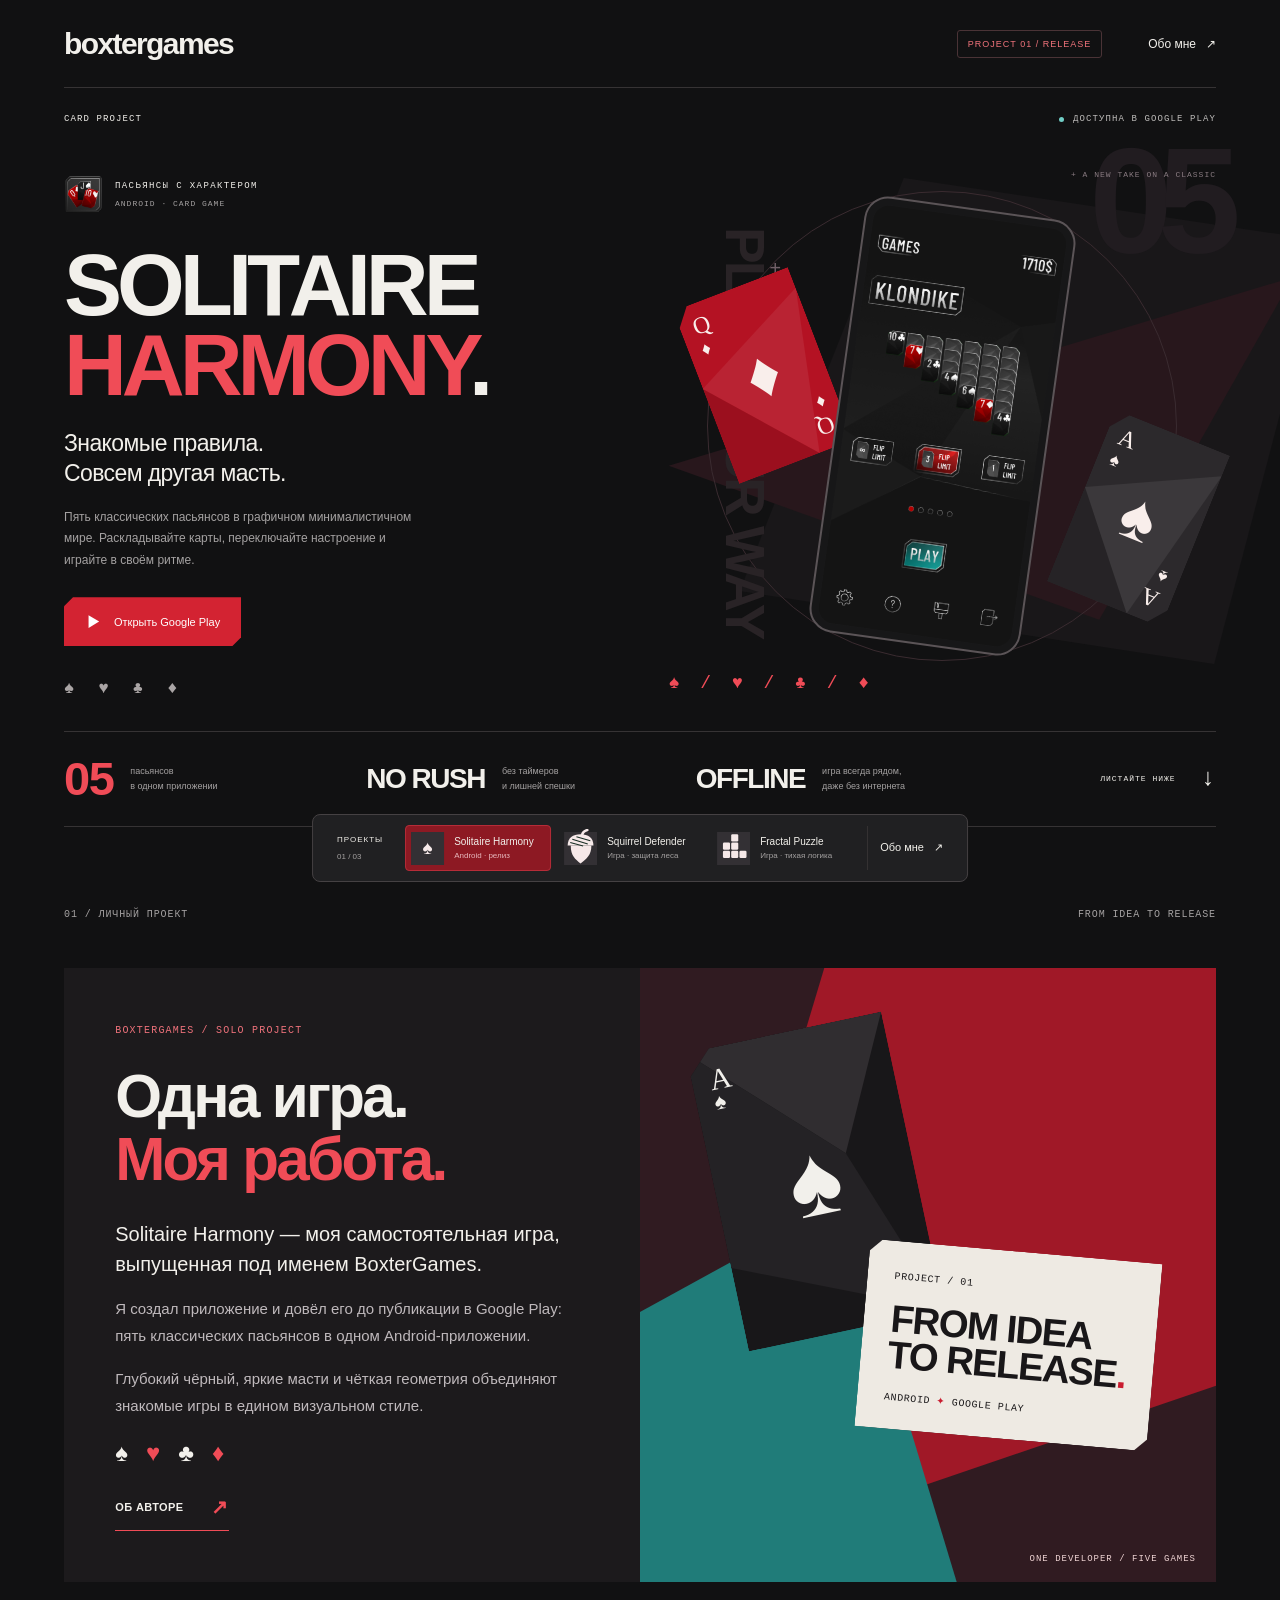
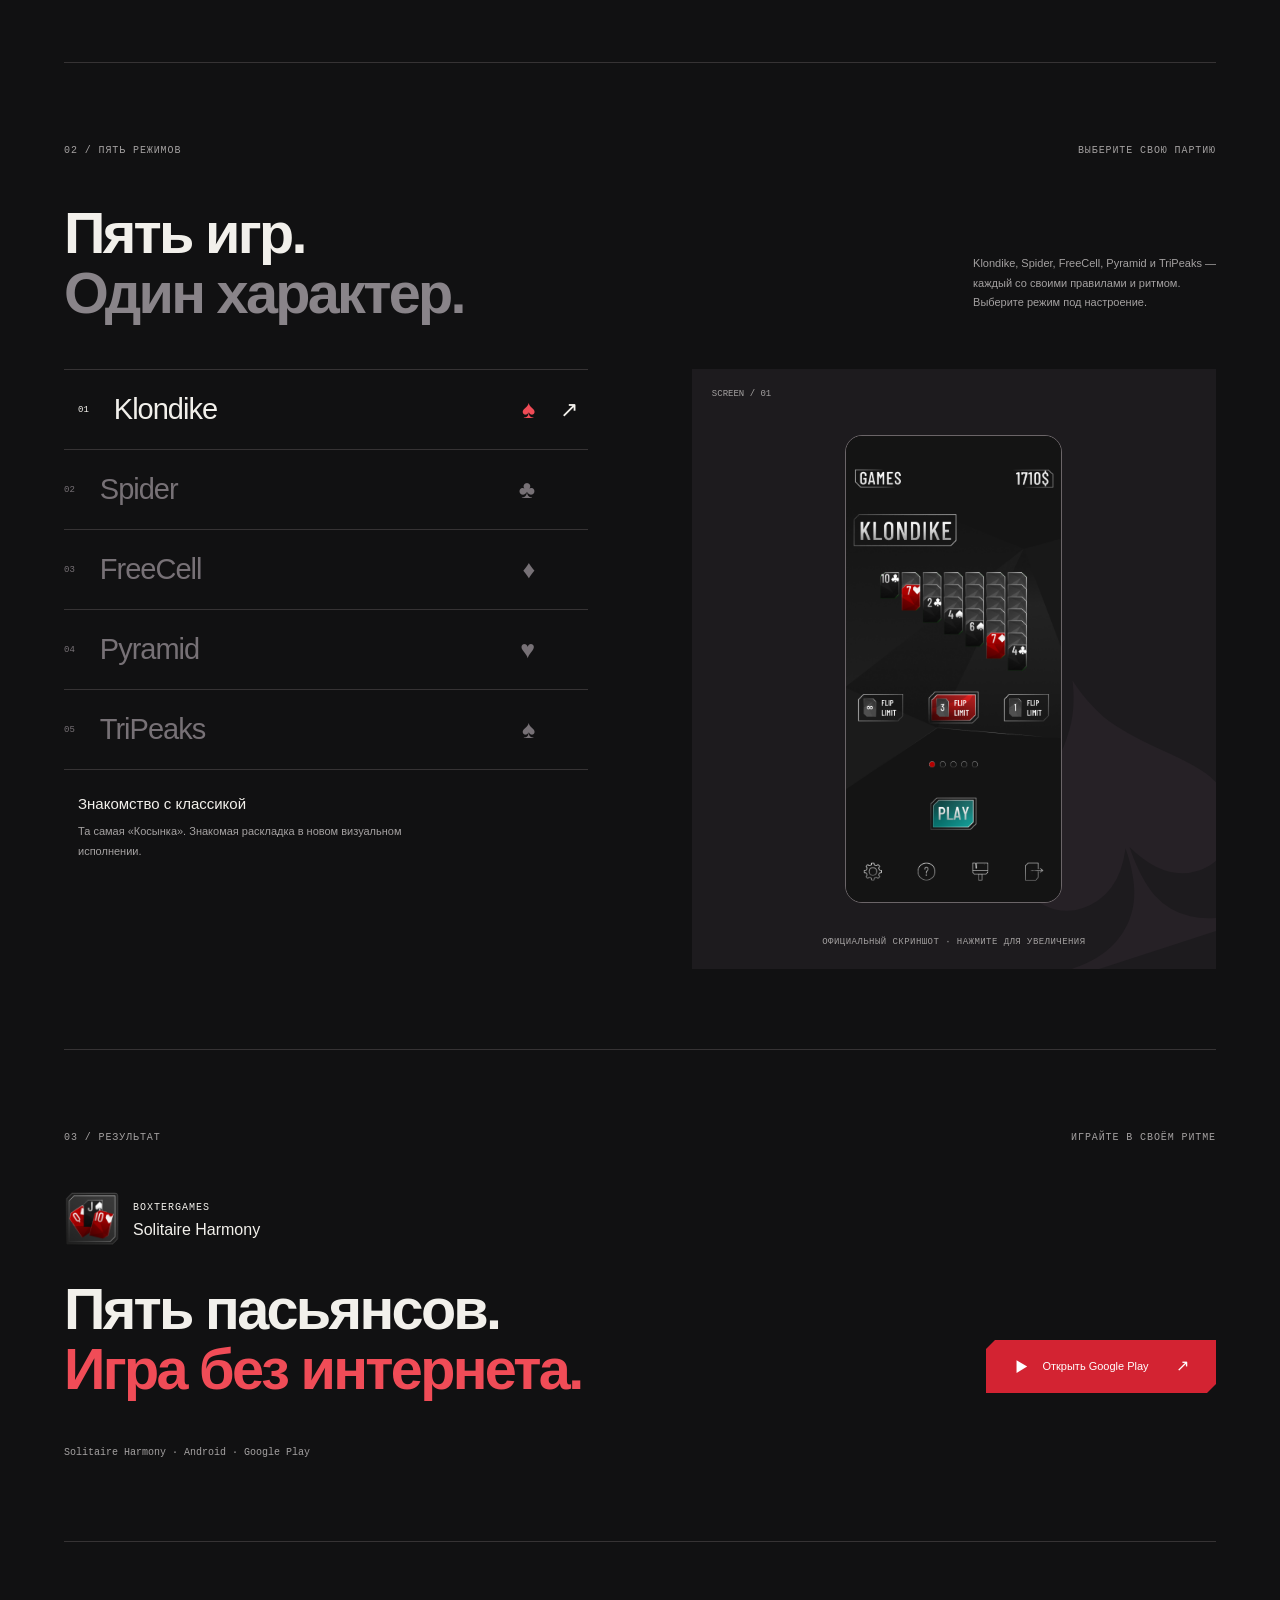
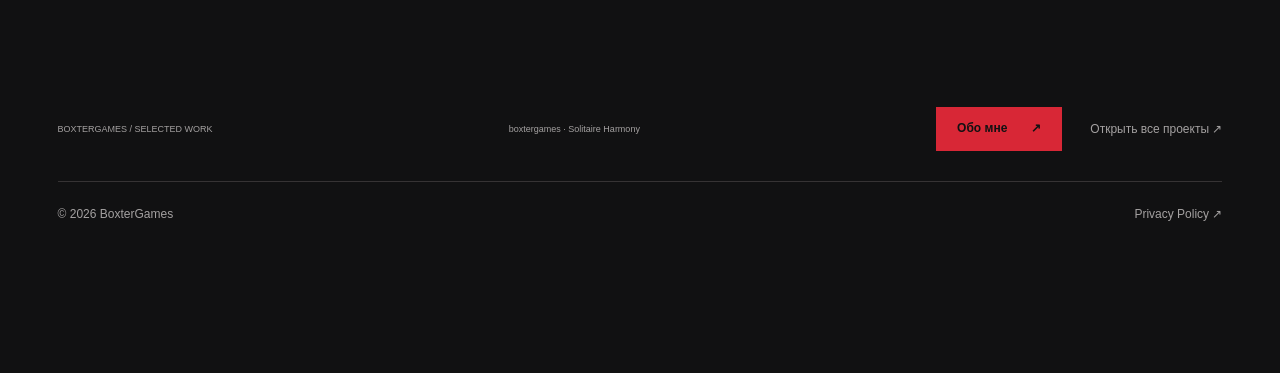
==== index.html @ c9151e32 "Replace studio site with project portfolio" ====
<!doctype html>
<html lang="ru">
<head>
  <meta charset="utf-8">
  <meta name="viewport" content="width=device-width, initial-scale=1">
  <meta name="theme-color" content="#eeeee7">
  <meta name="description" content="Интерактивный HTML-блокаут портфолио: один проект — одна история.">
  <title>boxtergames — проекты студии</title>
  <link rel="stylesheet" href="styles.css">
  <link rel="stylesheet" href="projects/solitaire-harmony/style.css">
  <link rel="stylesheet" href="projects/squirreldefender/style.css">
  <link rel="stylesheet" href="projects/fractal-puzzle/style.css">
  <script src="projects/solitaire-harmony/project.js" defer></script>
  <script src="projects/squirreldefender/project.js" defer></script>
  <script src="projects/fractal-puzzle/project.js" defer></script>
  <script src="app.js" defer></script>
</head>
<body>
  <a class="skip-link" href="#main">К проекту</a>
  <header class="header">
    <a class="wordmark brand-name" href="#project/solitaire-harmony" aria-label="boxtergames — первый проект">boxtergames</a>
    <span class="prototype-label">HTML / БЛОКАУТ 01</span>
    <nav class="site-nav" aria-label="Основная навигация"><a href="about.html">Обо мне <span aria-hidden="true">↗</span></a></nav>
  </header>

  <main id="main" tabindex="-1">
    <div id="custom-project" hidden></div>
    <div id="generic-project">
    <section class="hero" aria-labelledby="project-title">
      <div class="project-meta"><span id="project-category"></span><span>УСЛОВНЫЙ ПРОЕКТ · КОНЦЕПТ</span></div>
      <div class="hero-layout">
        <div class="hero-copy">
          <div class="eyebrow"><span class="project-number" id="project-number">01 / 03</span><span id="project-name"></span></div>
          <h1 id="project-title"></h1>
          <p class="project-description" id="project-description"></p>
          <div class="hero-actions"><a class="primary-button" href="#story" id="story-link">Почему это интересно <span aria-hidden="true">↓</span></a><button class="round-button" id="hero-next" aria-label="Следующий проект">↗</button></div>
          <p class="demo-disclaimer">Названия и содержание вымышлены.<br>Здесь проверяем структуру и подачу.</p>
        </div>
        <figure class="hero-figure" id="swipe-area">
          <div class="visual-label"><span><i></i> ГЛАВНЫЙ ВИЗУАЛ</span><span id="visual-type"></span></div>
          <div id="hero-art" class="hero-art"></div>
          <figcaption><span id="visual-caption"></span><button class="text-button" id="expand-visual">Рассмотреть <span aria-hidden="true">↗</span></button></figcaption>
          <span class="swipe-hint">← СВАЙП — ДРУГОЙ ПРОЕКТ →</span>
        </figure>
      </div>
      <div class="hero-proof" id="hero-proof"></div>
      <div class="below-fold"><span>Хороший проект видно сразу. Детали — ниже.</span><a href="#story" aria-label="Читать историю проекта">Прокрутить <span aria-hidden="true">↓</span></a></div>
    </section>

    <section class="story section" id="story" aria-labelledby="story-title">
      <div class="section-index"><span>01 / КОНТЕКСТ</span><span>Чтение ~ 1 мин</span></div>
      <div class="story-layout"><h2 id="story-title"></h2><div class="story-body"><p id="challenge"></p><p id="approach"></p><dl class="project-credits" id="project-credits"></dl></div></div>
    </section>

    <section class="decisions section" aria-labelledby="decisions-title">
      <div class="section-index"><span>02 / РЕШЕНИЯ</span><span>Детали, которые делают разницу</span></div>
      <h2 id="decisions-title">Что делает проект особенным</h2>
      <div class="decision-list" id="decision-list"></div>
    </section>

    <section class="result section" aria-labelledby="result-title">
      <div class="section-index"><span>03 / РЕЗУЛЬТАТ</span><span>Что стоит показать в настоящем кейсе</span></div>
      <div class="result-layout"><h2 id="result-title"></h2><div><p id="result-description"></p><p class="evidence-note">В реальном портфолио здесь нужны подтверждения: запись демо, ссылка на сборку, отзыв или измеримый результат. Цифры придумывать не нужно.</p></div></div>
    </section>

    <a class="next-project" id="next-project" href="#project/flow"><div><span class="eyebrow">СЛЕДУЮЩИЙ ПРОЕКТ</span><span class="next-name" id="next-name"></span></div><span class="next-arrow" aria-hidden="true">↗</span></a>
    </div>
    <footer><span>BOXTERGAMES / SELECTED WORK</span><span>Прототип структуры · 2026</span><nav class="footer-nav" aria-label="Навигация в футере"><a class="footer-about-button" href="about.html">Обо мне <span aria-hidden="true">↗</span></a><button class="text-button" id="footer-index">Открыть все проекты ↗</button></nav></footer>
  </main>
  <footer class="legal-footer"><span>© 2026 BoxterGames</span><a href="privacy.html">Privacy Policy ↗</a></footer>

  <nav class="project-dock" aria-label="Переключение проектов">
    <div class="dock-heading"><span>ПРОЕКТЫ</span><span id="dock-counter">01 / 03</span></div>
    <div class="dock-projects" id="dock-projects"></div>
    <a class="dock-about" href="about.html">Обо мне <span aria-hidden="true">↗</span></a>
  </nav>
  <div class="sr-only" role="status" aria-live="polite" id="project-status"></div>

  <dialog id="index-dialog" aria-labelledby="index-title">
    <div class="dialog-header"><span class="eyebrow">SELECTED WORK / 03</span><button class="close-button" data-close aria-label="Закрыть список проектов">×</button></div>
    <h2 id="index-title">Найдите свой интерес.</h2><p class="dialog-intro">Три игры boxtergames. У каждой — свой характер.</p><div id="index-list"></div>
  </dialog>
  <dialog id="logic-dialog" aria-labelledby="logic-title">
    <div class="dialog-header"><span class="eyebrow">АНАТОМИЯ КЕЙСА</span><button class="close-button" data-close aria-label="Закрыть схему">×</button></div>
    <h2 id="logic-title">Сначала заинтересовать.<br>Потом раскрыть детали.</h2>
    <ol class="logic-list">
      <li><strong>Первый экран · за 5 секунд</strong><p>Что это, для кого и в чём главная ценность. Один выразительный визуал и три конкретные особенности.</p></li>
      <li><strong>Контекст · короткий абзац</strong><p>Какая была задача и ограничения. Рядом — вклад команды, платформа и статус.</p></li>
      <li><strong>Решения · показать и объяснить</strong><p>Две-три важные детали. В каждой: визуальное доказательство и короткое объяснение решения.</p></li>
      <li><strong>Результат · дать подтверждение</strong><p>Что получилось. Реальные метрики, демо или отзыв, если они есть. Ясный следующий шаг.</p></li>
      <li><strong>Следующий проект · продолжить просмотр</strong><p>Название следующего кейса, стрелки и постоянная панель проектов. Весь каталог доступен одним нажатием.</p></li>
    </ol>
    <div class="logic-note"><strong>Как листать</strong><p>Вниз — читать кейс. Влево/вправо по главному визуалу — сменить проект. Также работают кнопки, клавиши ← → и история браузера. Колесо мыши сохраняет обычную прокрутку.</p></div>
  </dialog>
  <dialog id="visual-dialog" aria-labelledby="visual-dialog-title">
    <div class="dialog-header"><h2 id="visual-dialog-title">Визуальный концепт</h2><button class="close-button" data-close aria-label="Закрыть визуал">×</button></div><div id="expanded-art"></div><p class="dialog-intro">Схематичный визуал. В готовом кейсе здесь — реальный скриншот, запись продукта или игровая сцена.</p>
  </dialog>
</body>
</html>
---- styles.css ----
:root{--paper:#eeeee7;--ink:#292d25;--muted:#75776b;--line:#d0d2c5;--accent:#d9e8a2;--surface:#e2e5d8;--serif:Georgia,'Times New Roman',serif;--sans:Arial,Helvetica,sans-serif}
.wordmark.brand-name{font-size:30px;letter-spacing:-1.6px}.header>.prototype-label{margin-left:auto}
*{box-sizing:border-box}html{scroll-behavior:smooth;scroll-padding-top:32px}body{margin:0;background:var(--paper);color:var(--ink);font-family:var(--sans);font-size:15px;-webkit-font-smoothing:antialiased}button,a{-webkit-tap-highlight-color:transparent}button{font:inherit;color:inherit;cursor:pointer}a{color:inherit;text-decoration:none}button:focus-visible,a:focus-visible{outline:2px solid var(--ink);outline-offset:5px}button{border:0}button:disabled{cursor:default;opacity:.3}::selection{background:var(--accent)}.header{height:108px;margin:0 4.5%;display:flex;align-items:center;gap:46px;border-bottom:1px solid var(--line)}.wordmark{font-size:35px;font-weight:800;letter-spacing:-3px;white-space:nowrap}.wordmark>span:first-child{font-size:25px;display:inline-block;transform:translateY(-6px);margin:0 2px}.brand-dot{font-size:10px;letter-spacing:0;vertical-align:top;margin-left:6px}.header-note{font-size:11px;line-height:1.6;color:var(--muted)}.header-nav{display:flex;gap:30px;margin-left:auto}.text-button{background:none;padding:7px 0;font-size:12px;display:inline-flex;align-items:center;gap:15px;white-space:nowrap}.text-button:hover{text-decoration:underline;text-underline-offset:5px}.tiny{font-size:9px;color:var(--muted)}.prototype-label{font-size:9px;letter-spacing:1px;border:1px solid var(--line);border-radius:3px;padding:8px 10px;color:var(--muted)}main{outline:none}.hero,.section{margin:0 4.5%}.project-meta{display:flex;justify-content:space-between;padding:25px 0 24px;font-size:9px;letter-spacing:1.4px;color:var(--muted)}.hero-layout{display:grid;grid-template-columns:1fr 1.2fr;gap:5%;min-height:430px}.hero-copy{padding:32px 0 22px;display:flex;align-items:flex-start;flex-direction:column}.eyebrow{font-size:10px;letter-spacing:1.7px;display:flex;align-items:center;gap:20px}.project-number{color:var(--muted);font-size:10px;letter-spacing:0}h1{font-family:var(--serif);font-size:clamp(42px,4.7vw,76px);line-height:1.03;font-weight:400;letter-spacing:-2.5px;margin:25px 0 20px;max-width:650px}h1 em{font-weight:400;color:#757e5c}.project-description{font-size:14px;line-height:1.65;max-width:350px;margin:0}.hero-actions{display:flex;align-items:center;gap:10px;margin:25px 0 20px}.primary-button{background:var(--ink);color:var(--paper);padding:17px 21px;font-size:11px;display:inline-flex;gap:32px;align-items:center;border-radius:2px}.primary-button:hover{background:#424735}.round-button{width:46px;height:46px;border:1px solid var(--line);border-radius:50%;background:transparent;font-size:22px}.round-button:hover{background:var(--accent)}.demo-disclaimer{font-size:9px;line-height:1.5;color:var(--muted);margin:0;margin-top:auto;padding-top:12px}.hero-figure{margin:0;background:var(--surface);display:flex;flex-direction:column;position:relative;min-width:0;touch-action:pan-y pinch-zoom;overflow:hidden}.visual-label{display:flex;justify-content:space-between;align-items:center;font-size:8px;letter-spacing:1.1px;padding:19px 21px;color:#667057}.visual-label>span:first-child{display:flex;align-items:center;gap:7px}.visual-label i{width:5px;height:5px;display:inline-block;background:#77845d;border-radius:50%}.hero-art{flex:1;display:flex;align-items:center;min-height:300px;padding:0 18px}.hero-art svg{width:100%;height:100%;max-height:390px;display:block}.hero-figure figcaption{display:flex;justify-content:space-between;align-items:center;padding:12px 21px 24px;font-size:9px;color:#667057;gap:15px}.hero-figure figcaption button{font-size:10px}.swipe-hint{position:absolute;left:50%;bottom:7px;transform:translateX(-50%);font-size:7px;letter-spacing:1px;color:#7b826c;white-space:nowrap}.hero-proof{display:grid;grid-template-columns:repeat(3,1fr);border-bottom:1px solid var(--line);margin-top:32px;padding-bottom:24px;gap:25px}.proof-item{display:flex;gap:18px;align-items:start;padding-right:22px;border-right:1px solid var(--line)}.proof-item:last-child{border:0}.proof-number{font-size:9px;color:var(--muted);padding-top:5px}.proof-item strong{display:block;font-size:13px;font-weight:500;line-height:1.4}.proof-item p{font-size:10px;color:var(--muted);line-height:1.5;margin:5px 0 0}.below-fold{display:flex;justify-content:space-between;padding:19px 0;font-size:9px;color:var(--muted)}.below-fold a{display:flex;gap:25px}.section{padding:65px 0;border-bottom:1px solid var(--line)}.section-index{display:flex;justify-content:space-between;font-size:9px;color:var(--muted);letter-spacing:1.3px;margin-bottom:35px}.section-index>span:last-child{letter-spacing:0}.story-layout,.result-layout{display:grid;grid-template-columns:1fr 1fr;gap:10%}h2{font-family:var(--serif);font-weight:400;letter-spacing:-1px;font-size:clamp(29px,3.1vw,44px);line-height:1.12;margin:0}.story-layout h2{max-width:470px}.story-body p,.result-layout p{margin:0 0 20px;font-size:14px;line-height:1.8}.story-body p+p{color:var(--muted)}.project-credits{display:grid;grid-template-columns:repeat(3,1fr);gap:20px;margin:32px 0 0;padding-top:23px;border-top:1px solid var(--line)}dt{font-size:9px;color:var(--muted);margin-bottom:10px}dd{margin:0;font-size:11px;line-height:1.6}.decisions h2{margin-bottom:36px}.decision-list{display:grid;grid-template-columns:1fr 1fr;gap:35px}.detail-visual{height:230px;background:var(--surface);display:flex;justify-content:center;align-items:center;overflow:hidden}.detail-visual svg{width:88%;height:90%}.detail-visual.secondary{background:#e7e5dc}.decision-item h3{font-size:16px;font-weight:500;margin:22px 0 10px;letter-spacing:-.3px;display:flex;gap:14px}.decision-item h3 span{font-size:10px;color:var(--muted);padding-top:4px}.decision-item p{font-size:12px;line-height:1.75;color:var(--muted);max-width:430px;margin:0 0 0 30px}.result-layout h2{max-width:450px}.result-layout .evidence-note{font-size:11px;color:var(--muted);border-left:2px solid #a7b184;padding-left:20px}.next-project{display:flex;justify-content:space-between;align-items:center;background:var(--accent);margin:40px 4.5% 0;padding:35px 40px}.next-project .eyebrow{font-size:9px}.next-name{font:46px var(--serif);display:block;margin-top:14px;letter-spacing:-1.5px}.next-arrow{font-size:55px;font-weight:300}.next-project:hover .next-arrow{transform:translate(5px,-5px)}.next-arrow{transition:transform .2s}footer{display:flex;justify-content:space-between;align-items:center;margin:0 4.5%;padding:30px 0 150px;font-size:9px;color:var(--muted)}.project-dock{position:fixed;z-index:5;bottom:18px;left:50%;transform:translateX(-50%);background:#f8f8f2;border:1px solid #c5c9b9;display:flex;align-items:center;gap:10px;padding:10px 12px;border-radius:8px;max-width:calc(100% - 24px)}.dock-heading{font-size:8px;letter-spacing:1px;display:flex;flex-direction:column;gap:8px;padding:0 12px}.dock-heading>span:last-child{color:var(--muted);letter-spacing:0}.dock-arrow{background:none;font-size:20px;width:32px;height:44px;border-radius:4px}.dock-arrow:hover{background:var(--surface)}.dock-projects{display:flex;gap:7px}.dock-item{width:124px;height:46px;display:flex;align-items:center;gap:10px;border:1px solid transparent;border-radius:4px;background:transparent;padding:5px;transition:background .15s}.dock-item[aria-current="page"]{background:var(--accent);border-color:#c3d28e}.dock-item:hover{background:var(--surface)}.dock-icon{width:33px;height:33px;background:#d9dec9;display:grid;place-items:center;font-family:var(--serif);font-size:19px}.dock-item>span:last-child{font-size:10px;text-align:left}.dock-item small{display:block;font-size:8px;color:var(--muted);margin-top:4px}.keyboard-hint{font-size:10px;padding:0 7px;color:var(--muted);white-space:nowrap}dialog{border:1px solid var(--line);background:var(--paper);color:var(--ink);border-radius:8px;padding:30px;width:min(720px,calc(100% - 32px));max-height:85dvh;overflow:auto}dialog::backdrop{background:rgba(29,33,24,.48);backdrop-filter:blur(5px)}.dialog-header{display:flex;justify-content:space-between;align-items:center;margin-bottom:25px;gap:15px}.close-button{width:35px;height:35px;display:grid;place-items:center;background:var(--surface);font-size:25px;border-radius:50%;flex:none}.dialog-intro{font-size:12px;color:var(--muted);line-height:1.7;margin:18px 0 25px}.index-item{display:flex;align-items:center;width:100%;padding:20px 0;border-top:1px solid var(--line);gap:20px;background:transparent;text-align:left}.index-item:hover{background:var(--surface)}.index-item .index-name{font:29px var(--serif)}.index-item .index-tag{display:block;font:10px var(--sans);color:var(--muted);margin-top:8px}.index-item .index-arrow{margin-left:auto;font-size:25px}.logic-list{list-style:none;padding:0;counter-reset:logic;margin:25px 0}.logic-list li{counter-increment:logic;padding:18px 0 18px 35px;border-top:1px solid var(--line);position:relative}.logic-list li:before{content:'0' counter(logic);position:absolute;left:0;top:20px;font-size:10px;color:var(--muted)}.logic-list strong,.logic-note strong{font-size:13px;font-weight:500}.logic-list p,.logic-note p{font-size:12px;color:var(--muted);line-height:1.7;margin:8px 0 0}.logic-note{background:var(--surface);padding:20px}#expanded-art{background:var(--surface)}#expanded-art svg{width:100%;display:block}#visual-dialog h2{font-size:25px}.skip-link{position:fixed;top:5px;left:5px;transform:translateY(-200%);background:var(--ink);color:var(--paper);padding:10px;z-index:20}.skip-link:focus{transform:none}.sr-only{position:absolute;width:1px;height:1px;overflow:hidden;clip-path:inset(50%)}
@media(min-width:1550px){body{max-width:1700px;margin:auto}.hero-layout{min-height:490px}.hero-art svg{max-height:430px}}
@media(max-width:1000px){.header{gap:25px}.header-note{display:none}.prototype-label{display:none}.hero-layout{gap:4%;grid-template-columns:1fr 1.1fr}h1{font-size:48px}.hero-copy{padding-top:20px}.hero-art{min-height:260px}.hero-proof{margin-top:25px}.dock-heading{display:none}.keyboard-hint{display:none}.decision-list{gap:22px}}
@media(max-width:650px){.header{height:78px;margin:0 6%;gap:12px}.wordmark{font-size:30px}.header-nav{gap:20px}.header-nav .text-button{font-size:10px;gap:6px}.tiny{display:none}.hero,.section{margin:0 6%}.project-meta{font-size:7px;letter-spacing:.7px;padding:22px 0 13px;gap:12px}.project-meta>span:last-child{text-align:right}.hero-layout{display:flex;flex-direction:column;gap:22px}.hero-copy{padding:12px 0 0}.eyebrow{font-size:9px}h1{font-size:49px;letter-spacing:-1.9px;max-width:400px;margin:20px 0 15px}.project-description{font-size:13px;max-width:340px}.hero-actions{margin:22px 0 0}.demo-disclaimer{display:none}.hero-figure{min-height:300px}.hero-art{min-height:220px}.hero-art svg{height:250px}.visual-label{padding:15px 18px;font-size:7px}.hero-figure figcaption{font-size:8px;padding:7px 18px 23px}.hero-proof{grid-template-columns:1fr;gap:14px;padding-bottom:20px}.proof-item{border-right:0;padding:0;gap:14px}.proof-number{width:14px}.proof-item strong{font-size:12px}.proof-item p{font-size:10px;margin-top:3px}.below-fold{font-size:8px;gap:20px;line-height:1.5}.below-fold>span{max-width:190px}.below-fold a{gap:10px;white-space:nowrap}.section{padding:42px 0}.section-index{font-size:8px;letter-spacing:.5px;gap:15px;margin-bottom:25px}.section-index>span:last-child{text-align:right}.story-layout,.result-layout{grid-template-columns:1fr;gap:24px}h2{font-size:33px}.story-body p,.result-layout p{font-size:13px}.project-credits{gap:12px}.project-credits dd{font-size:10px}.decision-list{grid-template-columns:1fr;gap:32px}.detail-visual{height:220px}.decision-item h3{font-size:15px}.next-project{margin:25px 6% 0;padding:28px 24px}.next-name{font-size:35px}.next-arrow{font-size:40px}footer{margin:0 6%;flex-wrap:wrap;gap:14px;padding-bottom:130px}footer>span{font-size:8px}.project-dock{padding:8px 5px;gap:2px;bottom:12px}.dock-projects{gap:3px}.dock-item{width:81px;gap:6px;height:44px;padding:4px}.dock-item>span:last-child{font-size:9px}.dock-item small{font-size:7px}.dock-icon{width:21px;height:28px;font-size:15px;flex:none}.dock-arrow{width:25px;font-size:17px}dialog{padding:22px}.logic-list p{font-size:11px}}
@media(min-width:651px) and (max-height:800px){.header{height:80px}.project-meta{padding:18px 0}.hero-layout{min-height:350px}.hero-copy{padding:15px 0}.hero-copy h1{font-size:clamp(42px,4.3vw,59px);margin:20px 0 15px}.hero-art{min-height:240px}.hero-art svg{height:260px}.demo-disclaimer{display:none}.hero-proof{margin-top:24px;padding-bottom:20px}.hero-actions{margin-bottom:5px}.below-fold{padding:15px 0}}
@media(prefers-reduced-motion:reduce){html{scroll-behavior:auto}*{transition:none!important}}
/* Shared navigation on project pages and the independent author page. */
.site-nav{display:flex;align-items:center;gap:24px;flex:none}
.site-nav a{display:inline-flex;align-items:center;gap:10px;padding:10px 0;font-size:12px;white-space:nowrap}
.site-nav a:hover,.site-nav a[aria-current="page"]{text-decoration:underline;text-underline-offset:6px}
.footer-nav{display:flex;align-items:center;gap:28px;flex-wrap:wrap}
.footer-about-button{display:inline-flex;align-items:center;justify-content:center;gap:24px;min-height:44px;padding:13px 20px;background:var(--accent);border:1px solid var(--accent);color:var(--paper);font:600 12px/1.3 Arial,Helvetica,sans-serif;letter-spacing:0;white-space:nowrap;transition:transform .2s}
.footer-about-button:hover{transform:translateY(-3px)}
.dock-about{display:flex;align-items:center;justify-content:center;gap:10px;min-height:44px;padding:5px 12px;border-left:1px solid var(--line);font:11px/1.4 Arial,Helvetica,sans-serif;white-space:nowrap;flex:none}
.dock-about:hover{text-decoration:underline;text-underline-offset:4px}
@media(max-width:700px){.project-dock{width:calc(100% - 24px)}.project-dock .dock-projects{flex:1;min-width:0}.project-dock .dock-projects .dock-item{width:0;min-width:0;flex:1 1 0}.project-dock .dock-arrow{width:22px;flex:0 0 22px}.dock-about{width:43px;flex:0 0 43px;padding:4px 7px;font-size:9px;white-space:normal;text-align:center}.dock-about>span{display:none}}
@media(max-width:370px){.project-dock .dock-projects .dock-item{gap:4px}.project-dock .dock-projects .dock-item>span:last-child{font-size:7px;min-width:0}.project-dock .dock-icon{width:16px;min-width:16px;font-size:13px}.project-dock .dock-icon svg{width:14px;height:18px}.dock-about{width:39px;flex-basis:39px;padding:4px 5px}}
@media(max-width:1000px){.header .site-nav{margin-left:auto}}
@media(max-width:650px){.header .brand-name{font-size:26px}.site-nav{gap:16px}.site-nav a{font-size:12px}.footer-nav{gap:24px}}

/* Legal links stay in the document footer, outside the fixed project dock. */
#main > footer{padding-bottom:30px}.legal-footer{border-top:1px solid var(--line);padding:24px 0 150px;font:12px/1.4 Arial,Helvetica,sans-serif}.legal-footer a:hover{text-decoration:underline;text-underline-offset:5px}
---- projects/solitaire-harmony/style.css ----
/* Everything in this file belongs to Solitaire Harmony. Shared layout stays in /styles.css. */
body[data-project="solitaire-harmony"]{--paper:#111112;--ink:#f2f0eb;--muted:#a4a1a1;--line:#363334;--accent:#d82736;--surface:#202022;background:var(--paper);max-width:none}
body[data-project="solitaire-harmony"] .header{height:88px;margin:0 5%;border-color:#363334}
body[data-project="solitaire-harmony"] .prototype-label{border-color:#4a3336;color:#ef737b}
body[data-project="solitaire-harmony"] .brand-dot{color:#e03742}
body[data-project="solitaire-harmony"] .project-dock{background:#202022;border-color:#454143;color:#f2f0eb}
body[data-project="solitaire-harmony"] .dock-item[aria-current="page"]{background:#8d1923;border-color:#b62c38}
body[data-project="solitaire-harmony"] .dock-item[aria-current="page"] small{color:#e6b6bb}
body[data-project="solitaire-harmony"] .dock-icon{background:#333034;color:#f6e9e9}
body[data-project="solitaire-harmony"] .dock-item{width:146px}
body[data-project="solitaire-harmony"] .dock-arrow:hover,body[data-project="solitaire-harmony"] .dock-item:hover{background:#3e2a2e}
body[data-project="solitaire-harmony"] dialog{color:#f2f0eb}
body[data-project="solitaire-harmony"] .header-note{color:#a4a1a1}
body[data-project="solitaire-harmony"] ::selection{background:#b92331;color:white}
.sh-page{--sh-red:#f04c57;--sh-teal:#71cec6;--sh-display:'Arial Black',Arial,Helvetica,sans-serif;color:#f2f0eb;font-family:Arial,Helvetica,sans-serif;overflow:hidden}
.sh-page button,.sh-page a{touch-action:manipulation}.sh-page button:focus-visible,.sh-page a:focus-visible{outline:2px solid var(--sh-teal);outline-offset:6px}
.sh-hero{padding:0 5%;position:relative;touch-action:pan-y pinch-zoom}.sh-kicker{display:flex;justify-content:space-between;gap:20px;align-items:center;font:9px/1.6 monospace;letter-spacing:1.1px;padding:24px 0}.sh-status{display:flex;align-items:center;gap:9px;color:#bebcba}.sh-status i{width:5px;height:5px;background:var(--sh-teal);border-radius:50%}.sh-hero-grid{display:grid;grid-template-columns:1.05fr 1fr;gap:30px;min-height:520px}.sh-intro{padding-top:25px;z-index:2}.sh-app-label{display:flex;align-items:center;gap:12px;font:9px/1.6 monospace;letter-spacing:1.4px}.sh-app-label img{width:39px;height:39px;border-radius:7px}.sh-app-label>span>span{display:block;font-size:8px;color:#a4a1a1;letter-spacing:1px;margin-top:4px}.sh-page h1{font-family:var(--sh-display);font-size:clamp(56px,6.8vw,114px);font-weight:900;letter-spacing:-5px;line-height:.91;margin:31px 0 25px;max-width:none}.sh-page h1>span{color:var(--sh-red)}.sh-title-dot{color:#f2f0eb}.sh-tagline{font-size:23px;line-height:1.3;letter-spacing:-.6px;margin:0 0 18px}.sh-description{color:#a4a1a1;font-size:12px;line-height:1.8;max-width:350px;margin:0}.sh-actions{display:flex;gap:24px;align-items:center;margin-top:26px}.sh-button{display:inline-flex;align-items:center;justify-content:center;gap:12px;font-size:11px;line-height:1.3;min-height:47px;padding:16px 21px;clip-path:polygon(9px 0,100% 0,100% calc(100% - 9px),calc(100% - 9px) 100%,0 100%,0 9px);transition:background .2s,transform .2s}.sh-button-red{background:#d32332;color:white}.sh-button-red:hover{background:#ed3c4b;transform:translateY(-2px)}.sh-button svg{width:17px;height:17px}.sh-button>span:last-child{margin-left:15px;font-size:16px}.sh-inline-link{font-size:10px;display:inline-flex;gap:14px;background:transparent;padding:8px 0;color:inherit;align-items:center}.sh-inline-link:hover{color:var(--sh-red)}.sh-hero-footnote{display:flex;gap:17px;align-items:center;color:#a4a1a1;margin-top:29px;font:8px/1.6 monospace}.sh-suit-mark{letter-spacing:7px;font-size:17px;color:#aaa5a5}
.sh-art-stage{position:relative;display:flex;align-items:center;justify-content:center;min-height:520px;isolation:isolate}.sh-art-stage:before{content:'';position:absolute;inset:5% -20% 7% 13%;background:#191719;clip-path:polygon(28% 0,100% 13%,81% 100%,0 85%);z-index:-3}.sh-art-stage:after{content:'';position:absolute;inset:23% -14% 15% 0;background:#28171c;clip-path:polygon(0 55%,100% 0,69% 100%);z-index:-2}.sh-orbit{position:absolute;width:470px;height:470px;border:1px solid #3a2b30;border-radius:50%;z-index:-1}.sh-orbit:after{content:'+';position:absolute;top:14%;left:13%;font:20px monospace;color:#716068}.sh-art-index{position:absolute;top:-16px;right:-10px;font:bold 150px/.9 Arial;color:#211c20;letter-spacing:-15px;z-index:-1}.sh-background-word{position:absolute;left:10%;bottom:65px;font:bold 55px/.8 Arial;letter-spacing:-3px;writing-mode:vertical-rl;color:#292326;z-index:-1}.sh-phone{display:block;padding:0;background:#171718;border:1px solid #6b6568;border-radius:24px;overflow:hidden;position:relative;cursor:zoom-in}.sh-phone img{display:block;width:100%;height:auto}.sh-hero-phone{width:213px;transform:rotate(8deg);padding:7px;border:2px solid #5b5457;z-index:2;transition:transform .4s}.sh-hero-phone:hover{transform:rotate(3deg) translateY(-6px)}.sh-hero-phone img{border-radius:16px}.sh-phone-expand{position:absolute;right:13px;bottom:14px;width:28px;height:28px;display:grid;place-items:center;border-radius:50%;background:#353034;color:#f0e9e9;font-size:16px}.sh-card{position:absolute;width:123px;height:185px;clip-path:polygon(12% 0,100% 0,100% 90%,88% 100%,0 100%,0 10%);padding:13px;display:flex;flex-direction:column;justify-content:space-between;color:#f9eeeb;animation:sh-float 8s ease-in-out infinite}.sh-card:before{content:'';position:absolute;inset:0;background:rgba(255,255,255,.07);clip-path:polygon(0 45%,100% 12%,70% 100%);pointer-events:none}.sh-card:after{content:'';position:absolute;inset:0;background:rgba(0,0,0,.14);clip-path:polygon(0 45%,70% 100%,0 100%);pointer-events:none}.sh-card>span{font-family:Georgia,serif;font-size:24px;line-height:.9;position:relative;z-index:1}.sh-card small{font-size:18px;display:block;margin-top:4px}.sh-card>span:last-child{align-self:flex-end;transform:rotate(180deg)}.sh-card>b{font-family:Georgia,serif;font-size:66px;align-self:center;font-weight:400;line-height:.7;position:relative;z-index:1}.sh-card-red{background:#b41223}.sh-card-black{background:#2c292c;border-color:#54494e}.sh-card-left{left:6%;top:24%;--rotation:-21deg;transform:rotate(-21deg);animation-delay:-2s}.sh-card-right{right:3%;top:50%;--rotation:22deg;transform:rotate(22deg);z-index:3;animation-delay:-4s}.sh-art-caption{position:absolute;bottom:10px;left:16%;right:0;display:flex;justify-content:space-between;gap:12px;font:8px monospace;color:#969093;letter-spacing:.6px}.sh-coordinate{position:absolute;color:#897b81;font:8px monospace;letter-spacing:1px}.sh-coordinate-top{right:0;top:20px}.sh-coordinate-bottom{left:0;bottom:10px;color:var(--sh-red);font-size:18px;letter-spacing:5px}
.sh-facts{display:grid;grid-template-columns:1fr 1.1fr 1.1fr .7fr;align-items:center;border-top:1px solid #363334;border-bottom:1px solid #363334;padding:26px 0;margin-top:28px;gap:30px}.sh-facts>div{display:flex;align-items:center;gap:17px}.sh-facts strong{font:bold 28px/.9 Arial;letter-spacing:-1.5px;white-space:nowrap}.sh-facts>div:first-child strong{font-size:47px;color:var(--sh-red)}.sh-facts>div>span{font-size:9px;line-height:1.6;color:#a4a1a1}.sh-facts>a{font:8px monospace;letter-spacing:1px;justify-self:end;display:flex;align-items:center;gap:25px}.sh-facts>a>span{font-size:24px}
.sh-section{padding:80px 0;margin:0 5%;border-bottom:1px solid #363334;scroll-margin-top:25px}.sh-section-meta{display:flex;justify-content:space-between;gap:18px;font:9px monospace;letter-spacing:1.2px;color:#a4a1a1;margin-bottom:45px}.sh-page h2{font-family:Arial,Helvetica,sans-serif;font-weight:600;font-size:clamp(36px,4.5vw,68px);line-height:1.04;letter-spacing:-2.7px}.sh-page h2>span{color:#898489}.sh-story-grid{display:grid;grid-template-columns:1fr .8fr;gap:13%}.sh-story-grid>div{max-width:420px;padding-top:3px}.sh-story-grid p{font-size:13px;color:#a4a1a1;line-height:1.85;margin:0 0 18px}.sh-story-grid .sh-lead{font-size:20px;color:#f2f0eb;letter-spacing:-.5px;margin-bottom:20px}.sh-palette{display:flex;align-items:center;gap:9px;margin-top:29px;border-top:1px solid #363334;padding-top:19px}.sh-palette>span{font:8px monospace;letter-spacing:1px;margin-right:auto;color:#a4a1a1}.sh-palette i{width:25px;height:25px;clip-path:polygon(5px 0,100% 0,100% calc(100% - 5px),calc(100% - 5px) 100%,0 100%,0 5px)}.sh-swatch-black{background:#373135}.sh-swatch-red{background:#bc1020}.sh-swatch-teal{background:#207c79}.sh-palette b{font-size:24px;font-weight:400;margin-left:10px}.sh-heading-row{display:flex;justify-content:space-between;gap:30px;align-items:end;margin-bottom:45px}.sh-heading-row>p{font-size:11px;line-height:1.8;color:#a4a1a1}.sh-mode-explorer{display:grid;grid-template-columns:1fr 1fr;gap:9%;align-items:start}.sh-mode-button{display:flex;align-items:center;gap:25px;width:100%;background:transparent;color:#777176;border-bottom:1px solid #363334;padding:23px 0;text-align:left;transition:color .2s,padding .2s}.sh-mode-button:first-child{border-top:1px solid #363334}.sh-mode-button[aria-pressed="true"]{color:#f2f0eb;padding-left:14px}.sh-mode-button:hover{color:#f2f0eb}.sh-mode-button>span:nth-child(2){font-size:29px;letter-spacing:-1px}.sh-mode-number{font:9px monospace}.sh-mode-suit{font:25px Georgia;margin-left:auto}.sh-mode-button[aria-pressed="true"] .sh-mode-suit{color:var(--sh-red)}.sh-mode-arrow{font-size:22px;opacity:0;padding-right:10px}.sh-mode-button[aria-pressed="true"] .sh-mode-arrow{opacity:1}.sh-mode-description{padding:25px 14px;max-width:380px}.sh-mode-description h3{font-size:15px;font-weight:500;margin:0 0 10px}.sh-mode-description p{font-size:11px;line-height:1.8;margin:0;color:#a4a1a1}.sh-mode-preview{background:#1d1b1e;min-height:600px;display:flex;align-items:center;justify-content:center;position:relative;overflow:hidden}.sh-mode-preview:before{content:'♠';font:470px Georgia;color:#262126;position:absolute;transform:rotate(-18deg);right:-20px;bottom:-100px;pointer-events:none}.sh-mode-phone{width:217px;border-radius:17px;z-index:1}.sh-preview-corner{position:absolute;left:20px;top:20px;color:#a4a1a1;font:9px monospace}.sh-preview-note{position:absolute;bottom:20px;left:10px;right:10px;text-align:center;font:7px monospace;color:#a4a1a1;letter-spacing:.6px}
.sh-break{background:#d5e7df;color:#142923;margin-top:80px;padding:65px 5% 60px;text-align:center;position:relative}.sh-break-suits{font:32px Georgia;letter-spacing:25px;margin-left:25px}.sh-break-suits>span{color:#a22e39}.sh-break>p{font:9px monospace;letter-spacing:1.6px;margin:25px 0}.sh-break h2{font-size:clamp(50px,7.5vw,105px);font-weight:500;line-height:1;letter-spacing:-4px}.sh-break h2 em{font-family:Georgia,serif;font-weight:400}.sh-break-details{display:grid;grid-template-columns:repeat(3,1fr);gap:30px;text-align:left;margin-top:55px;border-top:1px solid #afc8bc;padding-top:24px}.sh-break-details>div{display:grid;grid-template-columns:22px 1fr;gap:5px 10px}.sh-break-details>div>span{font:9px monospace;grid-row:1/3;padding-top:4px;color:#5f7b70}.sh-break-details h3{font-size:16px;font-weight:500;margin:0}.sh-break-details p{font-size:11px;line-height:1.7;color:#4c685c;margin:0}
.sh-detail-grid{display:grid;grid-template-columns:1fr 1fr;gap:9%;align-items:center}.sh-detail-copy{max-width:430px}.sh-detail-mark{font:75px Georgia;color:var(--sh-red);display:block;margin-bottom:20px}.sh-detail-copy p{font-size:13px;line-height:1.8;color:#a4a1a1;margin:25px 0 15px;max-width:350px}.sh-theme-shot{height:490px;background:#211a1e;position:relative;overflow:hidden;padding:0;width:100%;cursor:zoom-in}.sh-theme-shot img{position:absolute;width:240px;left:50%;top:-45px;transform:translateX(-50%) rotate(13deg);border:1px solid #4b4146;border-radius:10px}.sh-theme-shot>span{position:absolute;bottom:19px;left:20px;font:7px monospace;letter-spacing:1px;color:#a798a0}.sh-release-grid{display:grid;grid-template-columns:1fr auto;gap:27px 40px;align-items:end}.sh-release-brand{grid-column:1/-1;display:flex;align-items:center;gap:13px;font:8px/1.8 monospace;letter-spacing:1px;margin-bottom:6px}.sh-release-brand img{width:50px;height:50px;border-radius:9px}.sh-release-brand>div>span{display:block;font:14px Arial;letter-spacing:0;margin-top:4px}.sh-release-grid h2{font-size:clamp(38px,4.5vw,67px)}.sh-release-grid h2>span{color:var(--sh-red)}.sh-release-grid>.sh-button{margin-bottom:7px;min-width:230px}.sh-source{display:flex;justify-content:space-between;gap:25px;margin-top:45px;color:#a4a1a1;font:8px/1.6 monospace}.sh-source>a{text-decoration:underline;text-underline-offset:4px}.sh-next{display:flex;align-items:center;margin:0 5%;padding:35px 0;border-bottom:1px solid #363334;gap:40px}.sh-next>span:first-child{font:8px monospace;letter-spacing:1px;color:#a4a1a1}.sh-next small{display:block;font:8px Arial;margin-top:9px;letter-spacing:0}.sh-next strong{font:45px Georgia;margin-left:auto}.sh-next>span:last-child{font-size:40px}.sh-next:hover{color:var(--sh-red)}
#expanded-art>img{display:block;width:auto;max-width:100%;max-height:65dvh;margin:auto}#visual-dialog .dialog-intro{margin-bottom:0}
@keyframes sh-float{0%,100%{transform:translateY(0) rotate(var(--rotation))}50%{transform:translateY(-12px) rotate(var(--rotation))}}
@media(min-width:1550px){.sh-hero,.sh-section,.sh-next{max-width:1500px;margin-left:auto;margin-right:auto}.sh-hero{padding-left:0;padding-right:0}.sh-art-stage{min-height:620px}.sh-hero-phone{width:255px}.sh-card{width:155px;height:225px}.sh-hero-grid{gap:80px}.sh-card-left{left:9%}.sh-card-right{right:5%}}
@media(max-width:1050px){.sh-page h1{font-size:7.3vw;letter-spacing:-3.5px}.sh-hero-grid{gap:20px;min-height:480px}.sh-art-stage{min-height:480px}.sh-hero-phone{width:185px}.sh-orbit{width:360px;height:360px}.sh-card{width:95px;height:145px;padding:10px}.sh-card>b{font-size:45px}.sh-card>span{font-size:20px}.sh-card small{font-size:13px}.sh-tagline{font-size:21px}.sh-description{font-size:11px}.sh-actions{gap:15px;flex-wrap:wrap}.sh-facts{gap:20px;grid-template-columns:1fr 1fr 1fr}.sh-facts>a{display:none}.sh-facts>div{gap:12px}.sh-facts strong{font-size:23px}.sh-facts>div>span{font-size:8px}.sh-card-right{right:-3%}.sh-section{padding:60px 0}.sh-story-grid{gap:8%}.sh-mode-preview{min-height:550px}.sh-mode-phone{width:195px}.sh-mode-button{padding:20px 0}.sh-mode-button>span:nth-child(2){font-size:25px}.sh-theme-shot{height:440px}.sh-theme-shot img{width:220px}.sh-coordinate-top{font-size:7px}.sh-art-caption{font-size:7px;left:0}.sh-coordinate-bottom{display:none}}
@media(max-width:700px){body[data-project="solitaire-harmony"] .header{height:72px;margin:0 6%}.sh-kicker{font-size:7px;letter-spacing:.5px;gap:10px;padding:20px 0}.sh-status{font-size:6px;gap:5px}.sh-status i{width:4px;height:4px}.sh-hero{padding:0 6%}.sh-hero-grid{display:flex;flex-direction:column;gap:5px;min-height:0}.sh-intro{padding-top:9px}.sh-app-label{font-size:8px;letter-spacing:1px}.sh-app-label>span>span{font-size:7px}.sh-app-label img{width:31px;height:31px}.sh-page h1{font-size:clamp(43px,12vw,79px);letter-spacing:-2.8px;line-height:.94;margin:25px 0 22px}.sh-tagline{font-size:22px;line-height:1.28}.sh-description{font-size:12px;line-height:1.8;max-width:360px}.sh-actions{gap:19px;margin-top:23px}.sh-button{font-size:10px;min-height:46px;padding:15px 17px}.sh-button>span:last-child{margin-left:8px}.sh-inline-link{font-size:9px;gap:10px}.sh-hero-footnote{display:none}.sh-art-stage{min-height:445px;margin:25px -3% 0;align-items:center}.sh-hero-phone{width:176px}.sh-card{width:92px;height:140px}.sh-card-left{left:4%;top:22%}.sh-card-right{right:1%;top:52%}.sh-orbit{width:310px;height:310px}.sh-art-index{font-size:120px;top:0;right:0}.sh-background-word{font-size:38px;left:5%;bottom:55px}.sh-coordinate-top{font-size:6px;top:0;right:5px}.sh-art-caption{bottom:0;font-size:6px;left:5%;right:2%}.sh-facts{margin-top:27px;padding:23px 0;grid-template-columns:1fr;gap:22px}.sh-facts>div{gap:25px}.sh-facts strong{width:115px;font-size:24px;letter-spacing:-1px}.sh-facts>div:first-child strong{font-size:35px}.sh-facts>div>span{font-size:10px}.sh-section{margin:0 6%;padding:45px 0}.sh-section-meta{font-size:7px;letter-spacing:.6px;margin-bottom:30px;gap:15px}.sh-section-meta>span:last-child{text-align:right}.sh-page h2{font-size:37px;letter-spacing:-1.6px}.sh-story-grid,.sh-detail-grid{grid-template-columns:1fr;gap:28px}.sh-story-grid p{font-size:12px}.sh-story-grid .sh-lead{font-size:18px}.sh-heading-row{display:block;margin-bottom:25px}.sh-heading-row>p{font-size:11px;margin:18px 0 0}.sh-mode-explorer{display:flex;flex-direction:column;gap:12px}.sh-mode-list{width:100%}.sh-mode-button{padding:16px 0;gap:17px}.sh-mode-button>span:nth-child(2){font-size:25px}.sh-mode-description{min-height:115px;padding:24px 0 10px}.sh-mode-description p{font-size:11px}.sh-mode-preview{width:100%;min-height:540px}.sh-mode-phone{width:195px}.sh-preview-note{font-size:6px}.sh-break{margin-top:45px;padding:45px 6% 35px}.sh-break h2{font-size:57px;letter-spacing:-2.3px}.sh-break-suits{font-size:24px;letter-spacing:18px;margin-left:18px}.sh-break>p{font-size:7px;letter-spacing:1px}.sh-break-details{grid-template-columns:1fr;margin-top:35px;gap:24px;padding-top:24px}.sh-break-details h3{font-size:17px}.sh-break-details p{font-size:12px}.sh-break-details p br{display:none}.sh-detail-mark{font-size:55px;margin-bottom:15px}.sh-detail-copy p{font-size:12px;margin:20px 0 10px}.sh-theme-shot{height:410px}.sh-theme-shot img{width:210px}.sh-release-grid{grid-template-columns:1fr;gap:23px}.sh-release-grid h2{font-size:38px}.sh-release-grid>.sh-button{justify-self:start;min-width:210px;margin:0}.sh-source{flex-direction:column;gap:12px;margin-top:30px;font-size:7px}.sh-next{margin:0 6%;gap:18px;padding:28px 0}.sh-next>span:first-child{font-size:7px;letter-spacing:.5px}.sh-next strong{font-size:33px}.sh-next>span:last-child{font-size:29px}body[data-project="solitaire-harmony"] .dock-item{width:91px}body[data-project="solitaire-harmony"] .project-dock{gap:0}body[data-project="solitaire-harmony"] .dock-item>span:last-child{font-size:8px}body[data-project="solitaire-harmony"] .dock-item small{font-size:6px}.sh-hero-phone:hover{transform:rotate(8deg)}}
@media(max-width:370px){.sh-kicker{font-size:6px}.sh-status{font-size:5px}.sh-actions{gap:13px}.sh-button{padding-left:13px;padding-right:13px}.sh-inline-link{font-size:8px}.sh-card-left{left:0}.sh-card-right{right:-2%}body[data-project="solitaire-harmony"] .dock-item{width:81px}.sh-mode-phone{width:180px}.sh-mode-preview{min-height:500px}}
@media(max-width:700px){.sh-mode-list{display:grid;grid-template-columns:repeat(3,1fr);gap:8px}.sh-mode-button,.sh-mode-button:first-child{width:100%;border:1px solid #363334;padding:13px 9px;gap:8px;justify-content:center}.sh-mode-button>span:nth-child(2){font-size:14px;letter-spacing:-.4px}.sh-mode-button[aria-pressed="true"]{padding-left:9px;border-color:#bd3b47;background:#321c23}.sh-mode-button .sh-mode-suit,.sh-mode-button .sh-mode-arrow{display:none}.sh-mode-number{font-size:7px}.sh-mode-description{grid-column:1/-1;min-height:105px;padding:18px 0 8px}.sh-mode-description h3{font-size:14px}}
@media(prefers-reduced-motion:reduce){.sh-page *{animation:none!important;transition:none!important}}

/* Long-form case study sections added below the unchanged first screen. */
.sh-page{padding-bottom:135px}
.sh-section-meta{font-size:10px;line-height:1.6;letter-spacing:.9px}
.sh-preview-note{font-size:9px;line-height:1.5;letter-spacing:.45px}
.sh-project-tags{display:flex;flex-wrap:wrap;gap:8px;margin-top:26px}
.sh-project-tags span{border:1px solid #4b4146;padding:8px 10px;color:#d2cccd;font:9px/1.3 monospace;letter-spacing:.7px}
.sh-release-grid .sh-release-brand{font-size:10px}
.sh-release-brand img{width:56px;height:56px}
.sh-release-brand>div>span{font-size:16px}
.sh-source{font-size:10px}
.sh-result .sh-button{white-space:nowrap}
@media(max-width:700px){
  .sh-page{padding-bottom:125px}
  .sh-section-meta{font-size:9px;letter-spacing:.45px;line-height:1.65}
  .sh-preview-note{font-size:8px;line-height:1.5;letter-spacing:.2px}
  .sh-project-tags{gap:6px;margin-top:22px}
  .sh-project-tags span{font-size:8px;padding:8px}
  .sh-source{font-size:9px;line-height:1.7}
  .sh-release-brand{font-size:9px}
  .sh-release-brand img{width:48px;height:48px}
  .sh-release-brand>div>span{font-size:15px}
}

/* A project dossier and a compact visual manifesto, each with its own rhythm. */
.sh-origin-layout{display:grid;grid-template-columns:1fr 1fr;min-height:480px;background:#1c1a1c;overflow:hidden}
.sh-origin-copy{padding:clamp(28px,4vw,65px);align-self:center;position:relative;z-index:1}
.sh-origin-label{font:10px/1.5 monospace;letter-spacing:1.2px;color:#ef727b}
.sh-page .sh-origin-copy h2{font-size:clamp(42px,4.7vw,72px);margin:28px 0;color:#f2f0eb}
.sh-page .sh-origin-copy h2 span{color:#f04c57}
.sh-origin-copy p{font:15px/1.8 Arial,sans-serif;color:#bfb9bc;max-width:460px;margin:0 0 16px}
.sh-origin-copy .sh-origin-lead{font-size:20px;line-height:1.5;color:#f2f0eb}
.sh-origin-link{display:inline-flex;align-items:center;gap:28px;margin-top:15px;border-bottom:1px solid #f04c57;padding:10px 0;color:#f2f0eb;font:bold 11px/1.3 Arial,sans-serif;letter-spacing:.4px}
.sh-origin-link span{font-size:20px;color:#f04c57}.sh-origin-link:hover{color:#f04c57}
.sh-origin-suits{display:flex;gap:18px;margin:22px 0 4px;color:#f2f0eb;font:24px/1 Georgia,serif}.sh-origin-suits span:nth-child(even){color:#f04c57}
.sh-origin-art{position:relative;min-height:460px;background:#301b21;overflow:hidden;display:flex;align-items:center;justify-content:center}
.sh-origin-art:before{content:'';position:absolute;inset:0;background:#a01827;clip-path:polygon(32% 0,100% 0,100% 68%,0 100%)}
.sh-origin-art:after{content:'';position:absolute;inset:0;background:#207c79;clip-path:polygon(0 56%,35% 38%,55% 100%,0 100%)}
.sh-origin-card{position:absolute;z-index:1;left:13%;top:10%;width:200px;height:305px;padding:18px;display:flex;flex-direction:column;justify-content:space-between;background:#181719;color:#f2f0eb;clip-path:polygon(12% 0,100% 0,100% 92%,88% 100%,0 100%,0 8%);transform:rotate(-12deg);box-shadow:12px 12px 0 #0005;isolation:isolate}
.sh-origin-card:before,.sh-origin-card:after{content:'';position:absolute;inset:0;z-index:-1;pointer-events:none}
.sh-origin-card:before{background:#302d30;clip-path:polygon(0 0,100% 0,68% 43%)}
.sh-origin-card:after{background:#242225;clip-path:polygon(0 0,68% 43%,100% 100%,0 72%)}
.sh-origin-card>span{font:30px/.9 Georgia,serif}.sh-origin-card small{display:block;font-size:22px}.sh-origin-card>span:last-child{align-self:flex-end;transform:rotate(180deg)}.sh-origin-card>b{font:100px/.8 Georgia,serif;align-self:center}
.sh-origin-ticket{position:relative;z-index:2;margin:140px 0 0 28%;background:#eeeae3;color:#191719;padding:24px 27px;transform:rotate(5deg);box-shadow:8px 9px 0 #17131699;min-width:240px;clip-path:polygon(12px 0,100% 0,100% calc(100% - 12px),calc(100% - 12px) 100%,0 100%,0 12px)}
.sh-origin-ticket>span,.sh-origin-ticket>div{font:10px/1.4 monospace;letter-spacing:.6px}.sh-origin-ticket strong{display:block;font:900 clamp(26px,3vw,42px)/.95 Arial,sans-serif;letter-spacing:-1.5px;margin:17px 0}.sh-origin-ticket strong span,.sh-origin-ticket i{color:#c91d30;font-style:normal}.sh-origin-caption{position:absolute;right:20px;bottom:18px;font:9px monospace;letter-spacing:1px;color:#efd4d4}
.sh-character-layout{display:grid;grid-template-columns:1.15fr .85fr;align-items:end;gap:10%}
.sh-character-suits{display:block;font:34px/1 Georgia,serif;letter-spacing:13px;color:#e8e2dd;margin-bottom:25px}.sh-character-suits i{font-style:normal;color:#ef4d59}
.sh-page .sh-character-layout h2{font-size:clamp(36px,4.5vw,65px)}
.sh-character-copy{max-width:460px}.sh-character-copy p{font:15px/1.8 Arial,sans-serif;color:#bcb7ba;margin:0 0 16px}.sh-character-copy .sh-character-lead{font-size:21px;line-height:1.4;color:#f2f0eb}
@media(max-width:700px){.sh-origin-layout{grid-template-columns:1fr}.sh-origin-copy{padding:30px 24px 35px}.sh-page .sh-origin-copy h2{font-size:42px;letter-spacing:-1.8px;margin:22px 0}.sh-origin-copy p{font-size:14px}.sh-origin-copy .sh-origin-lead{font-size:18px}.sh-origin-art{min-height:360px}.sh-origin-card{width:145px;height:225px;left:10%;padding:13px}.sh-origin-card>b{font-size:72px}.sh-origin-ticket{margin:120px 0 0 24%;min-width:190px;padding:19px}.sh-origin-ticket strong{font-size:28px}.sh-character-layout{grid-template-columns:1fr;gap:28px}.sh-character-suits{font-size:28px;margin-bottom:20px}.sh-character-copy p{font-size:14px}.sh-character-copy .sh-character-lead{font-size:19px}}
---- projects/squirreldefender/style.css ----
/* Squirrel Defender: loud arcade typography, low-poly forest, squirrel mascot. */
body[data-project="squirreldefender"]{--paper:#101e18;--ink:#f7ebcc;--muted:#a6b296;--line:#344936;--accent:#ffae42;--surface:#20372a;background:var(--paper);max-width:none}
body[data-project="squirreldefender"] .header{height:83px;margin:0;padding:0 5%;border:0;background:#101e18;position:relative;z-index:2}
body[data-project="squirreldefender"] .prototype-label{border:0;color:#aeb99a;font:8px monospace;letter-spacing:1.5px}
body[data-project="squirreldefender"] .project-dock{background:#142a20;border-color:#48603c;box-shadow:0 8px 35px #07180d77}
body[data-project="squirreldefender"] .dock-item{width:146px}
body[data-project="squirreldefender"] .dock-item[aria-current="page"]{background:#e8ac42;border-color:#f3c772;color:#15291c}
body[data-project="squirreldefender"] .dock-item[aria-current="page"] small{color:#425030}
body[data-project="squirreldefender"] .dock-icon{background:#2d4630;color:#ffc063}
body[data-project="squirreldefender"] .dock-icon svg{width:20px;height:23px}
body[data-project="squirreldefender"] .dock-item:hover,body[data-project="squirreldefender"] .dock-arrow:hover{background:#3b5334}
body[data-project="squirreldefender"] .dock-item[aria-current="page"]:hover{background:#ffbe50}
body[data-project="squirreldefender"] dialog{background:#101e18}
.sd-page{--sd-display:Impact,'Arial Black',Arial,sans-serif;font-family:Arial,Helvetica,sans-serif;overflow:clip}
.sd-page button:focus-visible,.sd-page a:focus-visible{outline-color:#ffbc54}
.sd-hero{position:relative;padding:0 5%;isolation:isolate;background:#101e18;overflow:hidden}
.sd-forest-backdrop{position:absolute;z-index:-3;inset:-90px -9% 0 35%;background:linear-gradient(90deg,#101e18 0%,#101e1833 40%,#101e1800),linear-gradient(0deg,#101e18 0%,#101e1844 40%,#101e1888 100%),url('assets/screen-14.webp') 50% 33%/100% auto no-repeat;opacity:.65;filter:saturate(.75)}
.sd-topline{display:flex;justify-content:space-between;gap:20px;padding:22px 0;font:8px monospace;letter-spacing:1.5px;color:#b5c29e;position:relative;z-index:4}.sd-topline>span:first-child{display:flex;align-items:center;gap:9px}.sd-topline i{width:5px;height:5px;background:#eab056;transform:rotate(45deg)}
.sd-hero-grid{display:grid;grid-template-columns:1fr 1fr;gap:0;max-width:1500px;min-height:680px;margin:auto;position:relative}
.sd-intro{position:relative;padding:42px 0 50px;z-index:4;min-width:0;pointer-events:none}.sd-intro a,.sd-intro button{pointer-events:auto}
.sd-eyebrow{font:9px monospace;letter-spacing:1px;color:#c7d398;display:flex;align-items:center;gap:10px}.sd-rule{display:block;width:24px;height:2px;background:#d9a850}
.sd-page h1{font-family:var(--sd-display);font-weight:900;font-size:clamp(74px,9vw,146px);line-height:.85;letter-spacing:-3px;max-width:none;transform:rotate(-5deg);transform-origin:0 50%;margin:45px -18% 38px 0;filter:drop-shadow(0 9px 0 #07160e);position:relative;z-index:5}
.sd-page h1>span{display:block;width:max-content;color:#f9f0cd;-webkit-text-stroke:1px #fff2cc;text-shadow:2px 4px 0 #8b9154,4px 7px 0 #19341d}
.sd-page h1>span:last-child{color:#ffb445;-webkit-text-stroke:1px #ffd17d;text-shadow:2px 4px 0 #bd6129,4px 7px 0 #572d18;font-size:.98em;margin-top:6px;letter-spacing:-4px}
.sd-tagline{font-size:27px;letter-spacing:-1px;line-height:1.15;margin:0 0 20px;font-weight:700}.sd-tagline strong{color:#e6c673}.sd-tagline>span{display:block;font:12px Arial;color:#a7b796;margin-top:13px;letter-spacing:0}
.sd-description{font-size:12px;line-height:1.8;color:#bac6aa;max-width:320px;margin:0}
.sd-button{display:inline-flex;align-items:center;gap:27px;padding:19px 23px;margin-top:27px;background:#eeb44d;color:#202c17;font:bold 10px Arial;clip-path:polygon(4% 0,100% 0,97% 100%,0 100%);border-bottom:5px solid #b16d27;transition:background .2s,transform .2s}.sd-button>span{font:24px Arial;line-height:.6}.sd-button:hover{background:#ffd17a;transform:rotate(-2deg) translateY(-3px)}
.sd-hero-note{display:flex;gap:11px;align-items:center;margin-top:29px;font:bold 8px/1.5 monospace;letter-spacing:.5px;color:#9eaf8a}.sd-hero-note svg{width:28px;height:32px;transform:rotate(-25deg);color:#dd9d43}
.sd-scene{position:relative;min-width:0;isolation:isolate;pointer-events:none}.sd-scene button{pointer-events:auto}
.sd-scene-word{position:absolute;right:-3%;top:38px;z-index:-1;font:145px/.78 var(--sd-display);letter-spacing:-5px;transform:rotate(10deg);color:#d6e8970c;-webkit-text-stroke:1px #afcb7633}
.sd-sunburst{position:absolute;inset:35px -8% 70px -10%;background:repeating-conic-gradient(from 11deg at 50% 49%,#d3ee6515 0deg 13deg,transparent 13deg 28deg);clip-path:polygon(50% 0,80% 15%,100% 40%,90% 82%,65% 100%,25% 90%,0 64%,8% 26%);mask-image:radial-gradient(ellipse,#000 10%,transparent 70%);z-index:-1}
.sd-mascot{position:absolute;width:112%;max-width:730px;height:620px;object-fit:contain;left:-14%;top:0;z-index:2;filter:drop-shadow(20px 30px 18px #030e0855);transform:rotate(6deg);animation:sd-breathe 6s ease-in-out infinite}
.sd-throw-path{position:absolute;inset:0;left:-13%;width:115%;height:90%;color:#ceda8a66;transform:rotate(-15deg);z-index:1}
.sd-flying-acorn{position:absolute;z-index:4;display:block;filter:drop-shadow(4px 6px 0 #111b12);color:#da9439}.sd-flying-acorn svg{display:block;width:100%;height:auto}.sd-acorn-one{width:66px;left:-7%;top:72%;transform:rotate(-50deg);animation:sd-acorn 7s ease-in-out infinite}.sd-acorn-two{width:45px;right:0;top:9%;transform:rotate(40deg);animation:sd-acorn 8s ease-in-out infinite reverse}
.sd-warning{position:absolute;z-index:5;bottom:76px;left:1%;padding:16px 22px 18px;background:#e8ba5c;color:#49341c;transform:rotate(-10deg);clip-path:polygon(3% 0,100% 4%,96% 100%,0 96%);box-shadow:0 7px 0 #201f12;border-top:3px solid #ffd685}.sd-warning>span{font:bold 7px monospace;letter-spacing:3px;display:block;margin-bottom:6px}.sd-warning strong{font:24px/.97 var(--sd-display);letter-spacing:-.5px}
.sd-game-peek{position:absolute;right:-2%;bottom:61px;z-index:4;display:flex;align-items:end;gap:12px;background:#13271e;padding:6px 12px 6px 6px;transform:rotate(7deg);border:1px solid #7b9058;box-shadow:5px 8px 0 #081c13;cursor:zoom-in;text-align:left}.sd-game-peek img{width:76px;height:124px;object-fit:cover;object-position:center}.sd-game-peek>span{font:7px/1.7 monospace;color:#eac06c;padding-bottom:7px;max-width:90px}.sd-game-peek b{display:block;font-size:6px;color:#d1d9b2;letter-spacing:.4px;margin-top:7px}
.sd-hero-bottom{position:relative;z-index:5;display:flex;justify-content:space-between;gap:20px;font:7px monospace;letter-spacing:1px;padding:19px 0 29px;color:#b1bd96;border-top:1px solid #a6b78122}.sd-hero-bottom a{display:flex;gap:22px;color:#e9ce81}.sd-hero-bottom a>span{font-size:13px}
.sd-treetops{position:absolute;z-index:3;left:-2%;right:-2%;bottom:0;height:100px;background:#0a1711;clip-path:polygon(0 90%,3% 30%,4% 62%,6% 4%,9% 80%,12% 54%,15% 100%,85% 100%,88% 55%,91% 78%,94% 0,96% 65%,98% 35%,100% 95%,100% 100%,0 100%);pointer-events:none}
.sd-ticker{background:#d6e38a;color:#17281a;overflow:hidden;transform:rotate(-1.6deg) scale(1.01);margin:-3px -1% 0;position:relative;z-index:5;padding:14px 0;border-top:4px solid #101e18;border-bottom:4px solid #101e18}.sd-ticker>div{display:flex;align-items:center;gap:28px;white-space:nowrap;font:27px/.9 var(--sd-display);letter-spacing:-.5px;width:max-content;animation:sd-march 35s linear infinite}.sd-ticker svg{width:25px;height:30px;flex:none;transform:rotate(20deg)}
.sd-story{background:#1b3023;padding:78px 6% 66px;position:relative}.sd-section-meta{font:8px monospace;letter-spacing:1.5px;color:#b8c88f;display:flex;justify-content:space-between;gap:20px;margin-bottom:35px}.sd-story-grid{display:grid;grid-template-columns:1fr .8fr;gap:12%;max-width:1300px;margin:auto;align-items:center}.sd-page h2{font:clamp(40px,5.5vw,86px)/.94 var(--sd-display);letter-spacing:-1.7px;font-weight:900}.sd-page h2 em{font-style:normal;color:#ffb445}.sd-story h2{transform:rotate(-3deg);font-size:clamp(58px,7vw,106px);letter-spacing:-2px}.sd-story h2 em{display:inline-block;color:#d8e68a;position:relative}.sd-story h2 em:after{content:'';position:absolute;height:5px;background:#d8e68a;left:-5px;right:-12px;bottom:-13px;transform:rotate(-3deg);clip-path:polygon(0 10%,100% 0,95% 100%,3% 70%)}
.sd-story-copy{padding-top:28px}.sd-story-copy .sd-lead{font:bold 25px/1.2 Arial;color:#f5e7c5;letter-spacing:-.7px;margin:0 0 25px}.sd-story-copy p{font-size:12px;line-height:1.9;color:#a8b99b;margin:0 0 17px;max-width:390px}.sd-story-tags{display:flex;flex-wrap:wrap;gap:7px;margin-top:24px}.sd-story-tags span{font:7px monospace;border:1px solid #52683e;color:#ced8a4;padding:8px 10px;transform:rotate(-2deg)}.sd-story-tags span:nth-child(2){transform:rotate(2deg)}
.sd-fieldnotes{padding:67px 6% 75px;background:#101e18;position:relative}.sd-gallery-heading{display:flex;justify-content:space-between;align-items:end;gap:40px;margin-bottom:35px}.sd-gallery-heading p{font:11px/1.8 Arial;color:#a8b99b;max-width:250px;margin:0 0 4px}.sd-gallery-heading h2{font-size:clamp(40px,5vw,76px)}
.sd-tabs{display:flex;gap:8px;margin-top:32px}.sd-tabs button{flex:1;display:flex;align-items:center;gap:16px;background:#20362a;padding:17px 20px;color:#b7c4a3;font:bold 14px Arial;text-align:left;border-bottom:3px solid #344e31;clip-path:polygon(3% 0,100% 0,97% 100%,0 100%)}.sd-tabs button>span:first-child{font:8px monospace;color:#8fa77e}.sd-tabs button>span:last-child{margin-left:auto;font:18px Arial}.sd-tabs button[aria-pressed="true"]{background:#d7e38c;color:#23301b;border-color:#859c43}.sd-tabs button[aria-pressed="true"]>span:first-child{color:#43552a}.sd-tabs button:hover{filter:brightness(1.15)}
.sd-explorer{display:grid;grid-template-columns:1fr 1fr;gap:7%;align-items:center;padding-top:40px;max-width:1180px;margin:auto}.sd-note{min-width:0;padding:25px 0 25px 24px;position:relative;border-left:3px solid #ce9d48}.sd-note:before{content:'+';position:absolute;left:-9px;top:-10px;color:#dda83d;font:20px monospace;background:#101e18}.sd-note-overline{font:8px monospace;letter-spacing:1.3px;color:#97ad88}.sd-note h3{font:47px/1 var(--sd-display);color:#f1e6c6;margin:23px 0 18px;letter-spacing:-1px}.sd-note>p{font-size:12px;line-height:1.9;color:#a8b99b;max-width:380px;margin:0}.sd-thumbnails{display:flex;gap:10px;margin-top:28px}.sd-thumbnails button{position:relative;padding:4px;background:#294232;border:1px solid #4e6840;cursor:pointer;width:85px;transform:rotate(-3deg);transition:transform .2s}.sd-thumbnails button:nth-child(2){transform:rotate(3deg)}.sd-thumbnails button[aria-pressed="true"]{background:#dca446;border-color:#f6ca78;transform:translateY(-9px) rotate(-3deg)}.sd-thumbnails img{display:block;width:100%;height:121px;object-fit:cover}.sd-thumbnails button>span{display:block;font:7px monospace;padding:5px 0 1px;color:#d0d7b2}.sd-thumbnails button[aria-pressed="true"]>span{color:#25311b}.sd-note .sd-note-hint{font:8px monospace;color:#879d78;margin-top:19px}.sd-pagination{display:flex;align-items:center;gap:20px;margin-top:26px}.sd-pagination button{height:34px;width:43px;background:#294232;color:#e7d299;font-size:20px;clip-path:polygon(8% 0,100% 0,92% 100%,0 100%)}.sd-pagination button:hover{background:#516a3e}.sd-pagination>span{font:9px monospace;letter-spacing:2px;color:#cad3ae}
.sd-preview{display:flex;flex-direction:column;align-items:center;position:relative;padding:29px 15px 21px;isolation:isolate;background:#1e3527;clip-path:polygon(4% 0,100% 2%,97% 100%,0 98%)}.sd-preview:before{content:'IN THE WOODS';white-space:pre;position:absolute;left:0;top:25%;font:90px/.8 var(--sd-display);letter-spacing:-3px;color:#36523b;transform:rotate(-90deg);z-index:-1}.sd-preview-caption{display:flex;justify-content:space-between;gap:20px;width:255px;max-width:100%;font:7px monospace;letter-spacing:1px;color:#b7c997;padding-bottom:14px}.sd-preview-image{padding:0;background:#15281e;max-width:100%;width:255px;border:2px solid #adbd7c;box-shadow:9px 13px 0 #0b1d14;cursor:zoom-in;transform:rotate(2deg);transition:transform .2s}.sd-preview-image:hover{transform:rotate(0)}.sd-preview-image img{display:block;width:100%;height:auto;max-height:480px;object-fit:contain}.sd-preview-bottom{font:8px monospace;letter-spacing:1px;color:#c7d29f;margin-top:25px}
.sd-outro{position:relative;text-align:center;padding:55px 6% 62px;background:#d6e38a;color:#1b3020;overflow:hidden}.sd-outro:before{content:'GO NUTS!';position:absolute;font:210px/.9 var(--sd-display);white-space:nowrap;letter-spacing:-8px;color:#b4c368;transform:rotate(-8deg);left:-3%;top:20%}.sd-outro-acorn{position:relative;width:37px;margin:0 auto 19px;transform:rotate(25deg);color:#5c6c2d}.sd-outro-acorn svg{display:block;width:100%;height:auto}.sd-outro>p{position:relative;font:8px monospace;letter-spacing:2px;margin:0 0 20px}.sd-outro h2{position:relative;font-size:clamp(65px,9vw,135px);transform:rotate(-3deg);letter-spacing:-2px}.sd-outro h2 em{color:#344f2b}.sd-outro>a{display:inline-flex;gap:25px;align-items:center;position:relative;font:bold 8px monospace;border-bottom:1px solid #6d8541;padding-bottom:10px;margin-top:30px}.sd-outro>a>span{font-size:19px}.sd-outro-mark{position:relative;display:block;font:6px monospace;letter-spacing:2px;margin-top:26px;color:#627a40}
.sd-next{display:flex;align-items:center;gap:30px;margin:0 5%;padding:32px 0;border-bottom:1px solid #344936}.sd-next>span:first-child{font:8px monospace;letter-spacing:1px;color:#a6b296}.sd-next strong{font:29px var(--sd-display);letter-spacing:-.5px;margin-left:auto}.sd-next>span:last-child{font-size:33px;color:#ffb445}.sd-next:hover strong{color:#ffb445}
@keyframes sd-breathe{0%,100%{transform:rotate(6deg) translateY(0)}50%{transform:rotate(4deg) translateY(-10px)}}
@keyframes sd-acorn{0%,100%{translate:0 0}50%{translate:6px -13px}}
@keyframes sd-march{to{transform:translateX(-50%)}}
@media(min-width:1650px){.sd-hero-grid{min-height:740px}.sd-mascot{height:700px;top:-25px}.sd-page h1{font-size:146px}.sd-intro{padding-top:65px}.sd-warning{bottom:80px}.sd-game-peek{bottom:80px;right:4%}.sd-forest-backdrop{background-position:50% 35%}}
@media(max-width:1100px) and (min-width:701px){.sd-hero-grid{min-height:650px;grid-template-columns:1.05fr 1fr}.sd-page h1{font-size:clamp(72px,8.8vw,99px);letter-spacing:-2px;margin-right:-30%;margin-top:45px}.sd-page h1>span:last-child{letter-spacing:-3px}.sd-intro{padding-top:32px}.sd-mascot{width:133%;left:-24%;height:590px;top:2px}.sd-scene-word{font-size:115px;right:-5%;top:65px}.sd-warning{bottom:78px;left:-8%;padding:13px 16px}.sd-warning strong{font-size:22px}.sd-game-peek{right:-4%;bottom:59px;display:block;padding:5px}.sd-game-peek img{width:75px;height:121px}.sd-game-peek>span{display:block;padding:7px 4px 2px;font-size:6px}.sd-game-peek b{font-size:5px;margin:2px 0 0}.sd-acorn-one{left:-10%;top:63%;width:48px}.sd-tagline{font-size:25px}.sd-button{font-size:8px;padding:18px;gap:20px}.sd-story-grid{gap:9%}.sd-story-copy .sd-lead{font-size:22px}.sd-note h3{font-size:40px}.sd-preview-image,.sd-preview-caption{width:223px}.sd-preview-image img{max-height:420px}.sd-note>p{font-size:11px}}
@media(max-width:700px){body[data-project="squirreldefender"] .header{height:70px;padding:0 6%}.sd-hero{padding:0 6%}.sd-topline{font-size:5px;letter-spacing:.8px;padding:13px 0;gap:10px}.sd-topline>span:first-child{gap:5px}.sd-topline i{width:3px;height:3px}.sd-hero-grid{display:block;min-height:0}.sd-intro{padding:29px 0 0;z-index:4}.sd-eyebrow{font-size:6px;letter-spacing:.7px;gap:8px}.sd-rule{width:17px}.sd-page h1{font-size:clamp(61px,14.4vw,100px);letter-spacing:-1.8px;line-height:.86;margin:33px -4% 28px 0}.sd-page h1>span:last-child{letter-spacing:-2px}.sd-tagline{font-size:23px;letter-spacing:-.7px;margin-bottom:15px}.sd-tagline>span{font-size:10px;margin-top:9px}.sd-description{font-size:10px;line-height:1.8;max-width:270px}.sd-description br{display:none}.sd-button{padding:17px 20px;font-size:8px;gap:20px;margin-top:22px}.sd-button>span{font-size:21px}.sd-hero-note{display:none}.sd-forest-backdrop{inset:260px -30% 0 -15%;background-size:auto,auto,100% auto;background-position:50% 29%;opacity:.6}.sd-scene{height:390px;margin-top:-4px}.sd-mascot{width:104%;left:4%;height:408px;top:-10px;max-width:none}.sd-scene-word{font-size:90px;top:37px;right:2%;opacity:.7}.sd-throw-path{width:100%;left:0;height:90%}.sd-acorn-one{width:37px;top:43%;left:1%}.sd-acorn-two{width:27px;top:20%;right:0}.sd-warning{padding:11px 16px;bottom:33px;left:-1%}.sd-warning strong{font-size:19px}.sd-warning>span{font-size:5px;letter-spacing:2px;margin-bottom:5px}.sd-game-peek{bottom:29px;right:0;padding:4px;display:block;transform:rotate(7deg)}.sd-game-peek img{width:58px;height:94px}.sd-game-peek>span{display:block;font-size:5px;padding:5px 2px 2px}.sd-game-peek b{font-size:4px;margin-top:2px}.sd-sunburst{inset:5px -10% 10px -10%}.sd-hero-bottom{font-size:5px;letter-spacing:.4px;padding:16px 0 24px;gap:15px;align-items:center}.sd-hero-bottom>span{max-width:125px;line-height:1.5}.sd-hero-bottom a{gap:12px}.sd-treetops{height:90px}.sd-ticker{padding:12px 0}.sd-ticker>div{font-size:22px;gap:20px}.sd-ticker svg{width:20px;height:24px}.sd-story{padding:45px 6% 40px}.sd-section-meta{font-size:6px;letter-spacing:1px;margin-bottom:25px;gap:16px}.sd-section-meta>span:last-child{text-align:right}.sd-story-grid{grid-template-columns:1fr;gap:30px}.sd-story h2{font-size:67px;letter-spacing:-1.8px}.sd-story-copy{padding-top:6px}.sd-story-copy .sd-lead{font-size:23px;line-height:1.2}.sd-story-copy p{font-size:11px;line-height:1.85;max-width:none}.sd-story-tags{margin-top:22px;gap:5px}.sd-story-tags span{font-size:6px;padding:7px}.sd-fieldnotes{padding:42px 6% 45px}.sd-gallery-heading{display:block;margin-bottom:25px}.sd-gallery-heading h2{font-size:clamp(32px,7.7vw,49px);letter-spacing:-.8px}.sd-gallery-heading p{font-size:10px;margin-top:20px}.sd-tabs{gap:5px;margin-top:22px}.sd-tabs button{padding:14px 10px;gap:7px;font-size:10px}.sd-tabs button>span:first-child{font-size:6px}.sd-tabs button>span:last-child{display:none}.sd-explorer{grid-template-columns:1fr;gap:26px;padding-top:30px}.sd-note{padding:15px 0 12px 19px}.sd-note-overline{font-size:7px}.sd-note h3{font-size:38px;margin:18px 0 15px}.sd-note>p{font-size:11px;line-height:1.85}.sd-thumbnails{gap:10px;margin-top:25px}.sd-thumbnails button{width:72px}.sd-thumbnails img{height:106px}.sd-note .sd-note-hint{font-size:7px}.sd-pagination{margin-top:21px;gap:16px}.sd-preview{margin:0 3%;padding:26px 17px 23px}.sd-preview-image,.sd-preview-caption{width:228px}.sd-preview-image img{max-height:430px}.sd-preview-caption{font-size:6px}.sd-preview-bottom{font-size:7px}.sd-outro{padding:41px 6% 45px}.sd-outro h2{font-size:75px}.sd-outro>p{font-size:6px;letter-spacing:1px}.sd-outro:before{font-size:140px;left:-40px;top:30%}.sd-outro-acorn{width:28px}.sd-outro>a{font-size:7px;margin-top:27px}.sd-outro-mark{font-size:5px;letter-spacing:1px}.sd-next{margin:0 6%;gap:15px;padding:27px 0}.sd-next>span:first-child{font-size:6px;max-width:80px;line-height:1.6}.sd-next strong{font-size:24px}.sd-next>span:last-child{font-size:25px}body[data-project="squirreldefender"] .project-dock{gap:0}body[data-project="squirreldefender"] .dock-item{width:91px}body[data-project="squirreldefender"] .dock-item>span:last-child{font-size:8px}body[data-project="squirreldefender"] .dock-item small{font-size:6px}body[data-project="squirreldefender"] .dock-icon svg{width:16px;height:19px}}
@media(max-width:370px){.sd-page h1{font-size:58px}.sd-tagline{font-size:21px}.sd-button{font-size:7px;padding:17px 16px;gap:15px}.sd-story h2{font-size:60px}.sd-gallery-heading h2{font-size:29px}.sd-tabs button{font-size:9px;padding:13px 9px}.sd-note h3{font-size:34px}.sd-outro h2{font-size:66px}body[data-project="squirreldefender"] .dock-item{width:81px}}
@media(prefers-reduced-motion:reduce){.sd-page *{animation:none!important;transition:none!important}}

/* Closed beta invitation */
.sd-button{border:0;border-bottom:5px solid #b16d27;cursor:pointer}
body[data-project="squirreldefender"] .sd-beta-dialog{width:min(560px,calc(100% - 32px));max-width:none;max-height:calc(100% - 32px);padding:0;border:1px solid #718054;background:#172b20;color:#f7ebcc;box-shadow:0 20px 80px #000a;overflow:auto}
.sd-beta-dialog::backdrop{background:#07130de0}
.sd-beta-content{position:relative;padding:38px 40px 30px}
.sd-beta-close{position:absolute;right:20px;top:16px;border:1px solid #718054;background:transparent;color:#f7ebcc;width:36px;height:36px;font:26px/1 Arial;cursor:pointer}
.sd-beta-close:hover{background:#344936}
.sd-beta-kicker,.sd-beta-label,.sd-beta-thanks{font:9px monospace;letter-spacing:1.5px;color:#c3d39a}
.sd-beta-content h2{font:48px/.92 var(--sd-display);letter-spacing:-1px;margin:22px 0;color:#f7ebcc}
.sd-beta-content h2 em{font-style:normal;color:#ffb445}
.sd-beta-content>p:not(.sd-beta-label):not(.sd-beta-thanks){font:15px/1.65 Arial;color:#d2dcc1;max-width:440px}
.sd-beta-content strong{color:#fff1d2}
.sd-beta-label{margin:30px 0 16px}
.sd-beta-steps{padding:0;margin:0;list-style:none;border-top:1px solid #536348}
.sd-beta-steps li{display:grid;grid-template-columns:36px 1fr;gap:12px;padding:17px 0;border-bottom:1px solid #536348}
.sd-beta-steps li>span{font:11px monospace;color:#eeb44d}
.sd-beta-steps strong{font-size:15px}.sd-beta-steps p{font:13px/1.5 Arial;color:#b9c8a9;margin:6px 0 8px}
.sd-beta-steps a{font:bold 12px Arial;color:#ffc76c;text-decoration:underline;text-underline-offset:3px}
.sd-beta-thanks{display:flex;align-items:center;gap:10px;margin:23px 0 0}.sd-beta-thanks svg{width:18px;height:21px;color:#eeb44d}
@media(max-width:700px){.sd-beta-content{padding:32px 24px 24px}.sd-beta-content h2{font-size:38px}.sd-beta-content>p:not(.sd-beta-label):not(.sd-beta-thanks){font-size:14px}}

@media(min-width:701px) and (max-height:800px){body[data-project="squirreldefender"] .header{height:70px}.sd-topline{padding:16px 0}.sd-hero-grid{min-height:530px}.sd-intro{padding:21px 0 28px}.sd-page h1{font-size:clamp(73px,8.3vw,130px);margin-top:30px;margin-bottom:27px}.sd-tagline{font-size:23px;margin-bottom:17px}.sd-tagline>span{font-size:11px;margin-top:10px}.sd-description{font-size:11px;line-height:1.7}.sd-button{margin-top:21px;padding-top:16px;padding-bottom:16px}.sd-hero-note{display:none}.sd-mascot{height:535px;top:-17px}.sd-warning{bottom:28px}.sd-game-peek{bottom:20px}.sd-acorn-one{top:70%;width:46px}.sd-hero-bottom{padding:17px 0 25px}.sd-scene-word{font-size:120px;top:20px}}

/* Project content: stronger reading sizes and room for the fixed project dock. */
.sd-section-meta{font-size:10px;color:#c7d5a8}
.sd-story-copy p{font-size:15px;color:#d0dbc4;line-height:1.8;max-width:520px}
.sd-story-tags span{font-size:9px;color:#e2eac8}
.sd-gallery-heading p{font-size:15px;color:#d0dbc4;max-width:360px}
.sd-tabs button{font-size:15px}
.sd-tabs button>span:first-child{font-size:10px}
.sd-note-overline{font-size:10px;color:#bdcda4}
.sd-note h3{font-size:clamp(43px,4vw,58px)}
.sd-note>p{font-size:15px;color:#d0dbc4;line-height:1.75}
.sd-thumbnails button{width:96px}
.sd-thumbnails img{height:138px}
.sd-thumbnails button>span{font-size:10px}
.sd-note .sd-note-hint{font-size:10px;color:#bdcda4;line-height:1.6}
.sd-pagination>span{font-size:11px}
.sd-preview-caption{width:min(340px,100%);font-size:10px}
.sd-preview-image{width:min(340px,100%)}
.sd-preview-image img{max-height:590px}
.sd-preview-bottom{font-size:12px;text-align:center;line-height:1.5}
.sd-maker{background:#20372a;padding:78px 6%;color:#f7ebcc}
.sd-maker-grid,.sd-development-grid{max-width:1300px;margin:auto;display:grid;grid-template-columns:1fr .8fr;gap:10%;align-items:center}
.sd-maker .sd-section-meta{margin-bottom:32px}
.sd-maker h2,.sd-development h2{font-size:clamp(42px,5.5vw,76px);line-height:.98}
.sd-maker h2 em,.sd-development h2 em{font-style:normal;color:#d8e68a}
.sd-maker-copy p,.sd-development-grid>div>p{font-size:15px;line-height:1.8;color:#d0dbc4;margin:0 0 17px}
.sd-maker-tags{display:flex;flex-wrap:wrap;gap:8px;margin:25px 0}
.sd-maker-tags span{font:10px/1.4 monospace;letter-spacing:.4px;color:#f4e9c9;border:1px solid #71845c;padding:9px 11px}
.sd-maker-copy .sd-asset-note{font-size:12px;color:#b8c7aa;border-left:2px solid #eeb44d;padding-left:13px;margin-top:24px}
.sd-development{background:#14271d;padding:72px 6% 78px}
.sd-development .sd-section-meta{max-width:1300px;margin:0 auto 32px}
.sd-development-grid{grid-template-columns:.8fr 1fr}
.sd-development-grid>div{max-width:570px}
.sd-development-grid>div .sd-dev-lead{font:bold 24px/1.25 Arial;color:#fff0d0;margin-bottom:19px}
.sd-outro-cta{position:relative;display:flex;align-items:center;justify-content:center;gap:18px;margin:30px auto 0;padding:15px 19px;background:#263b27;color:#eff3ce;border:1px solid #74894a;font:bold 11px/1.4 Arial;cursor:pointer;max-width:100%}
.sd-outro-cta:hover{background:#354d31}
.sd-outro-cta span{font-size:19px}
.sd-about-link{position:relative;display:inline-flex;margin:18px auto 0;border-bottom:1px solid #6d8541;padding-bottom:5px;font:bold 10px monospace;letter-spacing:.7px}
body[data-project="squirreldefender"]{scroll-padding-bottom:110px}
@media(max-width:700px){
  .sd-section-meta{font-size:9px;line-height:1.5}
  .sd-story-copy p{font-size:14px;line-height:1.75}
  .sd-story-tags span{font-size:8px}
  .sd-gallery-heading p{font-size:14px;line-height:1.75}
  .sd-tabs button{font-size:11px;line-height:1.3}
  .sd-tabs button>span:first-child{font-size:8px}
  .sd-note-overline{font-size:9px}
  .sd-note h3{font-size:42px}
  .sd-note>p{font-size:14px}
  .sd-thumbnails button{width:82px}
  .sd-thumbnails img{height:116px}
  .sd-thumbnails button>span{font-size:9px}
  .sd-note .sd-note-hint{font-size:9px}
  .sd-preview{margin:0;padding:24px 14px 20px}
  .sd-preview-caption,.sd-preview-image{width:min(340px,100%)}
  .sd-preview-image img{max-height:min(68dvh,560px)}
  .sd-preview-caption{font-size:9px}
  .sd-preview-bottom{font-size:11px}
  .sd-maker{padding:48px 6%}
  .sd-maker-grid,.sd-development-grid{grid-template-columns:1fr;gap:28px}
  .sd-maker .sd-section-meta{margin-bottom:24px}
  .sd-maker h2,.sd-development h2{font-size:clamp(40px,10vw,60px)}
  .sd-maker-copy p,.sd-development-grid>div>p{font-size:14px;line-height:1.75}
  .sd-maker-tags span{font-size:9px}
  .sd-maker-copy .sd-asset-note{font-size:11px}
  .sd-development{padding:46px 6% 52px}
  .sd-development .sd-section-meta{margin-bottom:26px}
  .sd-development-grid>div .sd-dev-lead{font-size:21px}
  .sd-outro{padding-bottom:52px}
  .sd-outro-cta{font-size:9px;padding:14px 12px;gap:10px}
  .sd-about-link{font-size:9px}
}
@media(max-width:370px){.sd-maker h2,.sd-development h2{font-size:37px}.sd-maker-tags{gap:5px}.sd-maker-tags span{font-size:8px;padding:8px}}

/* A field report from the maker, in the same rough, playful language as the game. */
.sd-maker-new{position:relative;overflow:hidden;background:#e5b451;color:#172a1c;padding:92px 6% 55px}
.sd-maker-new:before{content:'';position:absolute;inset:0;background:repeating-linear-gradient(115deg,transparent 0 90px,#f6cc6b 91px 93px,transparent 94px 185px);opacity:.22;pointer-events:none}
.sd-maker-inner{position:relative;max-width:1440px;margin:auto}
.sd-maker-new .sd-section-meta{color:#485633;margin:0 0 55px}
.sd-maker-layout{display:grid;grid-template-columns:1fr 1fr;align-items:center;gap:5%}
.sd-maker-story{position:relative;z-index:1;max-width:590px}
.sd-maker-kicker{display:inline-flex;align-items:center;gap:10px;background:#1b3422;color:#f5eac8;padding:9px 13px;font:bold 10px/1.2 monospace;letter-spacing:1px;transform:rotate(-2deg)}
.sd-maker-kicker svg{width:17px;height:19px;color:#f6b846}
.sd-maker-new h2{font-size:clamp(50px,6.3vw,100px);line-height:.92;letter-spacing:-1px;margin:30px 0;color:#182c1d}
.sd-maker-new h2 em{color:#f8efce}
.sd-maker-story p{max-width:510px;color:#263c27;font:16px/1.75 Arial,sans-serif;margin:0 0 18px}
.sd-maker-story .sd-maker-intro{font-size:21px;line-height:1.45;font-weight:700;color:#172b1d}
.sd-maker-link{display:inline-flex;align-items:center;gap:28px;margin-top:12px;background:#1b3422;color:#f9ebc9;padding:16px 20px;font:bold 11px/1.3 Arial,sans-serif}
.sd-maker-link span{font-size:19px}.sd-maker-link:hover{background:#355337}
.sd-maker-visual{position:relative;min-height:520px;display:flex;align-items:center;justify-content:center}
.sd-maker-bigword{position:absolute;top:0;right:0;font:clamp(100px,13vw,190px)/.75 Impact,'Arial Narrow',sans-serif;color:#c39139;transform:rotate(8deg);opacity:.48}
.sd-maker-photo{position:relative;width:min(51%,300px);margin:0;padding:12px 12px 13px;background:#f4e8c7;box-shadow:10px 12px 0 #8b652b;transform:rotate(5deg)}
.sd-maker-photo img{display:block;width:100%;height:380px;object-fit:cover;object-position:center}
.sd-maker-photo figcaption{display:flex;justify-content:space-between;gap:10px;margin-top:12px;color:#32402a;font:bold 10px/1.4 monospace;letter-spacing:.5px}
.sd-maker-stamp{position:absolute;left:4%;bottom:32px;display:flex;flex-direction:column;align-items:flex-start;background:#c7512d;color:#fff1cf;padding:15px 19px;transform:rotate(-8deg);box-shadow:5px 6px 0 #8b652b}
.sd-maker-stamp span,.sd-maker-stamp small{font:bold 9px/1.3 monospace;letter-spacing:.5px}.sd-maker-stamp strong{font:45px/.85 Impact,'Arial Narrow',sans-serif;margin:10px 0}
.sd-maker-facts{display:grid;grid-template-columns:repeat(3,1fr);gap:0;border-top:2px solid #283c27;margin-top:55px}
.sd-maker-facts>div{padding:22px 18px 10px 0;min-width:0}.sd-maker-facts>div+div{padding-left:25px;border-left:1px solid #8d8c50}
.sd-maker-facts span{display:block;color:#405030;font:bold 10px/1.4 monospace;letter-spacing:.6px;margin-bottom:10px}
.sd-maker-facts strong{display:flex;align-items:center;gap:8px;font:clamp(18px,2vw,28px)/1.1 Impact,'Arial Narrow',sans-serif;color:#1b3220}.sd-maker-facts strong i{font-style:normal;color:#c34c2b}.sd-maker-facts svg{width:23px;height:25px;color:#bc4b29}
.sd-maker-credit{color:#435332;font:12px/1.6 Arial,sans-serif;margin:26px 0 0;max-width:650px}
@media(max-width:700px){.sd-maker-new{padding:52px 6% 45px}.sd-maker-new .sd-section-meta{margin-bottom:35px}.sd-maker-layout{grid-template-columns:1fr;gap:25px}.sd-maker-new h2{font-size:clamp(44px,11vw,70px);margin:26px 0}.sd-maker-story p{font-size:15px}.sd-maker-story .sd-maker-intro{font-size:19px}.sd-maker-visual{min-height:390px}.sd-maker-bigword{font-size:115px}.sd-maker-photo{width:min(58%,240px)}.sd-maker-photo img{height:290px}.sd-maker-stamp{left:0;bottom:12px;padding:12px}.sd-maker-stamp strong{font-size:36px}.sd-maker-facts{margin-top:30px;grid-template-columns:1fr}.sd-maker-facts>div,.sd-maker-facts>div+div{padding:15px 0;border-left:0;border-bottom:1px solid #b39a58}.sd-maker-facts span{margin-bottom:5px}.sd-maker-credit{font-size:11px}}

/* Two identical, edge-to-edge runs make the ticker loop without a jump. */
.sd-ticker>.sd-ticker-track{gap:0}
.sd-ticker-group{display:flex;flex:0 0 auto;align-items:center;justify-content:space-around;gap:28px;min-width:100vw;padding-right:28px}
.sd-ticker-group>span{white-space:nowrap}
@media(min-width:701px){
  .sd-explorer{max-width:1320px;grid-template-columns:minmax(0,1fr) minmax(0,1fr)}
  .sd-note h3{font-size:clamp(52px,4.8vw,72px)}
  .sd-note>p{font-size:17px;max-width:470px}
  .sd-thumbnails{gap:15px;margin-top:34px}
  .sd-thumbnails button{width:clamp(105px,9vw,140px)}
  .sd-thumbnails img{height:auto;aspect-ratio:9/16}
  .sd-thumbnails button>span{font-size:11px;padding:7px 0 3px}
  .sd-note .sd-note-hint{font-size:12px}
  .sd-pagination button{width:52px;height:42px}
  .sd-pagination>span{font-size:12px}
}
@media(max-width:700px){.sd-ticker-group{gap:20px;padding-right:20px}}
@media(prefers-reduced-motion:reduce){.sd-ticker>.sd-ticker-track{animation:none}}

/* Wide closing banner; the shared project dock stays visible while scrolling. */
.sd-outro{padding:54px 6%;text-align:left}
.sd-outro:before{left:-4%;top:10%;font-size:clamp(100px,12vw,190px);opacity:.55}
.sd-outro-inner{position:relative;max-width:1440px;margin:auto;display:grid;grid-template-columns:minmax(0,1.3fr) minmax(260px,.7fr);gap:7%;align-items:center}
.sd-outro-message{position:relative;padding-left:60px}
.sd-outro-message>p{font:10px/1.4 monospace;letter-spacing:1.5px;margin:0 0 18px}
.sd-outro-acorn{position:absolute;left:0;top:0;width:36px;margin:0}
.sd-outro h2{font-size:clamp(56px,6vw,96px);line-height:.9;transform:rotate(-2deg)}
.sd-outro-actions{display:flex;flex-direction:column;align-items:flex-start;position:relative}
.sd-outro-cta{margin:0;padding:17px 20px}
.sd-outro-actions .sd-about-link{margin:20px 0 0;font:bold 10px/1.4 monospace}
.sd-outro-mark{margin-top:24px;font-size:8px}
@media(max-width:700px){.sd-outro{padding:45px 6% 50px}.sd-outro-inner{grid-template-columns:1fr;gap:30px}.sd-outro-message{padding-left:38px}.sd-outro-acorn{width:26px}.sd-outro-message>p{font-size:8px;letter-spacing:.7px}.sd-outro h2{font-size:clamp(48px,12vw,75px)}.sd-outro-actions{padding-left:38px}.sd-outro-cta{margin:0}.sd-outro-mark{font-size:7px}}
---- projects/fractal-puzzle/style.css ----
/* FRACTAL PUZZLE — a quiet pixel bay. All styles belong to this project. */
body[data-project="fractal-puzzle"]{--paper:#142e3a;--ink:#e9e7d8;--muted:#9ab5b5;--line:#36515d;--accent:#47b6b7;--surface:#203e49;background:var(--paper);max-width:none}
body[data-project="fractal-puzzle"] .header{height:78px;padding:0 5%;margin:0;border:0;background:#182b3e;position:relative;z-index:2}
body[data-project="fractal-puzzle"] .wordmark{color:#e8e2d1;font-size:28px}
body[data-project="fractal-puzzle"] .prototype-label{border:0;color:#8fa3b2;font:9px 'Courier New',monospace;letter-spacing:1.7px}
body[data-project="fractal-puzzle"] .project-dock{background:#142d39ed;backdrop-filter:blur(15px);border:1px solid #486471;border-radius:0;box-shadow:5px 5px 0 #071d29aa;color:#cbdedb}
body[data-project="fractal-puzzle"] .dock-item{width:146px;border-radius:0}
body[data-project="fractal-puzzle"] .dock-item[aria-current="page"]{background:#2d6266;border-color:#60b2ac;color:#fff1ce}
body[data-project="fractal-puzzle"] .dock-item small{color:#9bb9b7}
body[data-project="fractal-puzzle"] .dock-icon{background:#223e49;color:#74d1c7;border-radius:0}
body[data-project="fractal-puzzle"] .dock-icon svg{width:24px;height:24px}
body[data-project="fractal-puzzle"] .dock-item:hover,body[data-project="fractal-puzzle"] .dock-arrow:hover{background:#2a5059}
body[data-project="fractal-puzzle"] #expanded-art{background:#101e27;display:flex;justify-content:center}
body[data-project="fractal-puzzle"] #expanded-art img{display:block;max-width:100%;max-height:65dvh;width:auto;height:auto;object-fit:contain}
body[data-project="fractal-puzzle"] dialog{border-radius:0;border-color:#577280}
body[data-project="fractal-puzzle"] ::selection{background:#e4b46e;color:#142e3a}
.fp-page{--fp-mono:'Courier New',Consolas,monospace;--fp-cream:#f1e8c9;--fp-teal:#65c8bf;--fp-amber:#e5b16e;overflow:hidden;color:var(--ink);font-family:var(--fp-mono)}
.fp-page button,.fp-page a{touch-action:manipulation}
.fp-hero{padding:0 5%;position:relative;isolation:isolate;touch-action:pan-y pinch-zoom;background:linear-gradient(180deg,#182b3e 0%,#33344b 37%,#514252 54%,#334a57 54.3%,#1c4853 71%,#15333f 100%)}
.fp-hero:after{content:'';position:absolute;left:0;right:0;top:54%;height:46%;z-index:-1;background:repeating-linear-gradient(0deg,transparent 0 37px,#7fbcb209 37px 38px);mask-image:linear-gradient(transparent,#000);pointer-events:none}
.fp-night-sky,.fp-outro-stars{position:absolute;inset:0;pointer-events:none;z-index:-1}
.fp-night-sky i,.fp-outro-stars i{position:absolute;left:var(--x);top:var(--y);width:var(--s);height:var(--s);background:#ddcfad;opacity:.3;animation:fp-twinkle 7s ease-in-out infinite;animation-delay:var(--d)}
.fp-far-islands{position:absolute;z-index:-1;left:0;right:0;top:44%;height:10.1%;background:#203b4a;clip-path:polygon(0 100%,0 40%,3% 40%,3% 20%,6% 20%,6% 40%,10% 40%,10% 70%,14% 70%,14% 100%,72% 100%,72% 80%,76% 80%,76% 55%,79% 55%,79% 20%,81% 20%,81% 0,85% 0,85% 25%,89% 25%,89% 60%,94% 60%,94% 45%,97% 45%,97% 75%,100% 75%,100% 100%)}
.fp-topline{display:flex;justify-content:space-between;gap:20px;padding:22px 0;font:9px var(--fp-mono);letter-spacing:1.4px;color:#9eb1bc;border-top:1px solid #3a4758;position:relative;z-index:3}
.fp-topline>span:last-child{display:flex;align-items:center;gap:9px}.fp-status-light{width:5px;height:5px;display:inline-block;background:#8ac3a5;box-shadow:0 0 10px #8ac3a577}
.fp-hero-grid{display:grid;grid-template-columns:1fr 1fr;gap:2%;max-width:1550px;min-height:640px;margin:auto}
.fp-intro{padding:42px 0 45px;position:relative;z-index:2;min-width:0}
.fp-eyebrow{display:flex;align-items:center;gap:10px;font:9px/1.6 var(--fp-mono);letter-spacing:1px;color:#aabfbc}
.fp-intro .fp-eyebrow>span{font-size:20px;color:#e3b77d;line-height:1}
.fp-page h1{font:inherit;margin:32px -8% 28px 0;max-width:none;position:relative;filter:drop-shadow(5px 5px 0 #0e263655);width:108%}
.fp-pixel-word{display:block;width:100%;color:#eee7cc}.fp-pixel-word>svg{display:block;width:100%;height:auto}
.fp-pixel-word+.fp-pixel-word{margin-top:16px;width:85%;position:relative;color:#71c9c0}
.fp-pixel-word>i{position:absolute;width:2.9%;aspect-ratio:1;right:-7%;bottom:0;background:#e4ac65;box-shadow:0 -14px 0 #e4ac6533,14px 0 0 #e4ac6533}
.fp-tagline{font:bold clamp(23px,2.6vw,38px)/1.25 var(--fp-mono);letter-spacing:-1.2px;margin:0 0 20px;color:#eee6d2}.fp-tagline>span{color:#bdc9c6}
.fp-description{font:12px/1.95 var(--fp-mono);color:#aec2c4;margin:0;max-width:360px}
.fp-button{display:inline-flex;align-items:center;gap:23px;background:#e3b477;color:#253b44;padding:17px 21px;font:bold 10px var(--fp-mono);margin-top:28px;border:1px solid #f1d29b;box-shadow:4px 4px 0 #0d2539;transition:background .2s,translate .2s;clip-path:polygon(5px 0,100% 0,100% calc(100% - 5px),calc(100% - 5px) 100%,0 100%,0 5px)}
.fp-button>span{font:18px Arial;line-height:1}.fp-button:hover{background:#f3cc94;translate:0 -3px}
.fp-button{cursor:pointer}
body[data-project="fractal-puzzle"] .fp-beta-dialog{width:min(560px,calc(100% - 32px));max-width:none;max-height:calc(100% - 32px);padding:0;border:1px solid #648b8d;background:#183640;color:#f1e8c9;box-shadow:0 20px 80px #000a;overflow:auto}
.fp-beta-dialog::backdrop{background:#081923e0}
.fp-beta-content{position:relative;padding:38px 40px 30px;font-family:var(--fp-mono)}
.fp-beta-close{position:absolute;right:20px;top:16px;border:1px solid #648b8d;background:transparent;color:#f1e8c9;width:36px;height:36px;font:26px/1 Arial;cursor:pointer}
.fp-beta-close:hover{background:#2d6266}
.fp-beta-kicker,.fp-beta-label,.fp-beta-thanks{font:9px var(--fp-mono);letter-spacing:1.5px;color:#9ec6c1}
.fp-beta-content h2{font:bold 36px/1.08 var(--fp-mono);letter-spacing:-1px;margin:24px 0;color:#f1e8c9}
.fp-beta-content h2 em{font-style:normal;color:#65c8bf}
.fp-beta-label{margin:30px 0 16px}
.fp-beta-steps{padding:0;margin:0;list-style:none;border-top:1px solid #486a70}
.fp-beta-steps li{display:grid;grid-template-columns:36px 1fr;gap:12px;padding:17px 0;border-bottom:1px solid #486a70}
.fp-beta-steps li>span{font:11px var(--fp-mono);color:#e5b16e}
.fp-beta-steps strong{font-size:14px;color:#f1e8c9}.fp-beta-steps p{font:12px/1.6 var(--fp-mono);color:#b4cbca;margin:6px 0 8px}
.fp-beta-steps a{font:bold 12px var(--fp-mono);color:#edc38d;text-decoration:underline;text-underline-offset:3px}
.fp-beta-thanks{margin:23px 0 0}
@media(max-width:700px){.fp-beta-content{padding:32px 24px 24px}.fp-beta-content h2{font-size:29px}}
.fp-small-note{display:flex;align-items:center;gap:8px;font:7px var(--fp-mono);letter-spacing:.8px;color:#7fa3a9;margin-top:20px}.fp-small-note i{height:4px;width:4px;display:inline-block;background:#6a9f9b}
.fp-hero-art{position:relative;isolation:isolate;min-width:0;display:flex;align-items:center;justify-content:center;padding-bottom:12px}
.fp-pixel-sun{position:absolute;z-index:-2;right:9%;top:12%;width:clamp(120px,15vw,220px);aspect-ratio:1;background:linear-gradient(#efc28f,#d59f83 65%,#a1757d);clip-path:polygon(30% 0,70% 0,70% 8%,86% 8%,86% 20%,94% 20%,94% 36%,100% 36%,100% 65%,94% 65%,94% 80%,85% 80%,85% 92%,70% 92%,70% 100%,30% 100%,30% 92%,15% 92%,15% 80%,6% 80%,6% 65%,0 65%,0 36%,6% 36%,6% 20%,14% 20%,14% 8%,30% 8%);opacity:.9}
.fp-hero-art:before{content:'';position:absolute;z-index:-3;width:110%;aspect-ratio:1;right:-20%;top:-4%;background:radial-gradient(ellipse,#d7a8801b,transparent 63%);pointer-events:none}
.fp-sun-trail{position:absolute;right:0;top:54%;width:58%;height:40%;opacity:.4;z-index:-1;overflow:hidden}
.fp-sun-trail>i{position:absolute;height:3px;width:var(--w);top:calc(var(--row)*15px);left:50%;background:#d8a784;transform:translateX(calc(-50% + var(--offset)));animation:fp-shimmer 9s ease-in-out infinite;animation-delay:calc(var(--row)*-600ms)}
.fp-pixel-cloud{position:absolute;z-index:-1;top:17%;left:-4%;width:34%;height:32px;background:#9c8b9c28;clip-path:polygon(0 50%,12% 50%,12% 25%,36% 25%,36% 0,62% 0,62% 25%,80% 25%,80% 50%,100% 50%,100% 100%,0 100%)}
.fp-cloud-two{top:38%;left:auto;right:-13%;width:40%;height:25px;opacity:.55}
.fp-art-note{position:absolute;left:0;top:7%;font:8px/1.8 var(--fp-mono);letter-spacing:.7px;color:#91a4b3;border-left:2px solid #99828e;padding-left:13px}
.fp-boat{position:relative;width:99%;max-width:640px;margin-top:66px;filter:drop-shadow(0 12px 0 #102e3a55) drop-shadow(0 0 24px #46b9b51a);animation:fp-float 10s ease-in-out infinite}
.fp-boat svg{display:block;width:100%;height:auto;overflow:visible}.fp-boat g rect{transform-box:fill-box;transform-origin:center;animation:fp-appear 1.6s ease both;animation-delay:calc(var(--cell)*32ms)}
.fp-water{position:absolute;left:2%;top:79%;width:100%;height:50px;color:#6baba86b;animation:fp-water 11s ease-in-out infinite}
.fp-art-caption{position:absolute;left:4%;right:0;bottom:34px;display:flex;justify-content:space-between;align-items:center;gap:15px}
.fp-motion,.fp-reassemble{display:flex;align-items:center;gap:9px;font:8px var(--fp-mono);letter-spacing:.7px;background:#122f3c66;color:#9ab8ba;padding:12px 10px;border:1px solid #50747c55;min-height:35px}.fp-motion:hover,.fp-reassemble:hover{color:#e5c696;border-color:#79908b}.fp-motion>span{font-size:11px}
.fp-still .fp-boat,.fp-still .fp-water,.fp-still .fp-boat rect,.fp-still .fp-sun-trail>i{animation-play-state:paused}.fp-still .fp-boat rect{animation:none}
.fp-hero-bottom{position:relative;z-index:3;display:flex;justify-content:space-between;align-items:center;gap:20px;padding:24px 0 30px;border-top:1px solid #49717a66;font:9px var(--fp-mono);letter-spacing:1px;color:#7da8ab}.fp-hero-bottom>span{display:flex;align-items:center;gap:10px}.fp-hero-bottom b{font-size:20px;font-weight:normal;color:#c4d8cc}.fp-hero-bottom i{font-style:normal;margin:0 9px;color:#7ea9a9}.fp-hero-bottom a{display:flex;align-items:center;gap:25px;font-size:8px}.fp-hero-bottom a>span{font:18px Arial;color:#e6b67d}
.fp-section-meta{display:flex;justify-content:space-between;gap:20px;font:9px/1.7 var(--fp-mono);letter-spacing:1px;margin-bottom:43px;color:#6c6978}
.fp-discover{padding:80px 7% 0;background:#d8d2d8;color:#34444c;position:relative}
.fp-discover:before{content:'';position:absolute;left:0;right:0;top:-16px;height:17px;background:#d8d2d8;clip-path:polygon(0 100%,0 50%,4% 50%,4% 0,12% 0,12% 50%,19% 50%,19% 0,24% 0,24% 50%,38% 50%,38% 0,42% 0,42% 50%,64% 50%,64% 0,70% 0,70% 50%,82% 50%,82% 0,88% 0,88% 50%,97% 50%,97% 0,100% 0,100% 100%)}
.fp-discover-grid{display:grid;grid-template-columns:1.15fr 1fr;gap:9%;align-items:center;max-width:1400px;margin:auto}
.fp-page h2{font:bold clamp(35px,4.25vw,66px)/1.08 Arial,Helvetica,sans-serif;letter-spacing:-2px}.fp-page h2 em{font-style:normal;font-weight:inherit;color:#567a7a}
.fp-rule-drawing{display:flex;gap:18px;align-items:center;margin-bottom:32px;height:52px;color:#527f83;font:22px var(--fp-mono)}.fp-rule-drawing>i,.fp-rule-drawing>div i{display:block;width:16px;height:16px;background:#b9824f;box-shadow:3px 3px 0 #71667d22}.fp-rule-drawing>div{display:grid;grid-template-columns:repeat(2,16px);gap:3px;transform:rotate(0)}.fp-rule-drawing>div>i:nth-child(2){background:#469b9e}.fp-rule-drawing>div>i:last-child{grid-column:2}.fp-rule-drawing svg{width:65px;height:65px;color:#527f83}.fp-rule-drawing>span{font-size:18px;color:#9b8c9c}
.fp-discover-grid p{font:13px/1.9 var(--fp-mono);color:#676674;margin:0 0 19px;max-width:400px}.fp-discover-grid .fp-lead{font:bold 21px/1.4 var(--fp-mono);letter-spacing:-.7px;color:#3d4f59;margin-bottom:23px}
.fp-principles{display:flex;justify-content:space-between;align-items:center;gap:20px;margin-top:56px;padding:28px 0;border-top:1px dashed #acabb6;font:8px var(--fp-mono);letter-spacing:1px;color:#696c78}.fp-principles>span{display:flex;gap:8px;align-items:center}.fp-principles svg{width:29px;height:29px;color:#54878a;margin-right:4px}.fp-principles>span:last-child{font:28px var(--fp-mono);gap:13px}.fp-principles>span:last-child>span{font:8px var(--fp-mono);letter-spacing:1px}.fp-swatch{width:11px;height:11px;display:inline-block}.fp-swatch-teal{background:#469d9e}.fp-swatch-amber{background:#c69458}.fp-swatch-green{background:#789267;margin-right:5px}
.fp-process{position:relative;padding:90px 9%;display:grid;grid-template-columns:1fr 1fr;gap:11%;align-items:center;background:linear-gradient(90deg,#142e3a 49%,transparent),repeating-linear-gradient(0deg,transparent 0 31px,#89bab408 31px 32px),repeating-linear-gradient(90deg,transparent 0 31px,#89bab408 31px 32px),#15333f;color:#e0e3d2}
.fp-process .fp-section-meta{color:#769eaa;margin-bottom:30px}.fp-process h2 em{color:#72c0b6}.fp-process-intro{font:12px/1.9 var(--fp-mono);color:#86aab2;margin:23px 0 31px}
.fp-steps{display:flex;flex-direction:column}.fp-steps button{display:flex;gap:16px;align-items:start;text-align:left;background:none;color:#7e9fa9;border-top:1px solid #32515e;padding:22px 0;transition:color .2s}.fp-step-number{font:9px/24px var(--fp-mono);flex:none}.fp-steps strong{font:bold 16px/24px var(--fp-mono);letter-spacing:-.4px}.fp-steps button>span:nth-child(2)>span{display:none;font:12px/1.8 var(--fp-mono);color:#90afb5;max-width:320px;margin-top:11px}.fp-step-arrow{margin-left:auto;font-size:19px;color:#5f939e}.fp-steps button[aria-pressed="true"]{color:#edc58d}.fp-steps button[aria-pressed="true"]>span:nth-child(2)>span{display:block}.fp-steps button[aria-pressed="true"] .fp-step-number{color:#edc58d}.fp-steps button:hover{color:#bddacf}
.fp-process-visual{position:relative;display:flex;flex-direction:column;align-items:center;padding:29px 24px;background:#1b3c48;border:1px solid #466572;box-shadow:10px 10px 0 #0c2632;clip-path:polygon(12px 0,100% 0,100% calc(100% - 12px),calc(100% - 12px) 100%,0 100%,0 12px)}
.fp-process-visual:before,.fp-process-visual:after{content:'';position:absolute;width:6px;height:6px;top:13px;background:#85b5b5}.fp-process-visual:before{left:13px}.fp-process-visual:after{right:13px}
.fp-capture-label{font:8px var(--fp-mono);letter-spacing:1.5px;color:#89aeb1;margin-bottom:23px}.fp-screen{padding:0;border:1px solid #5c7f83;background:#101e27;width:245px;max-width:100%;box-shadow:7px 7px 0 #102733;cursor:zoom-in;position:relative}.fp-screen img{display:block;width:100%;height:auto}.fp-screen:hover{border-color:#b1d4c4}.fp-screen-caption{font:9px var(--fp-mono);color:#88aeaf;margin-top:23px}.fp-visual-plus{position:absolute;right:15px;bottom:12px;font:16px var(--fp-mono);color:#688d98}
.fp-outro{padding:64px 6% 60px;background:linear-gradient(#203747,#233f4a 65%,#15343e);text-align:center;position:relative;isolation:isolate;overflow:hidden}.fp-outro>svg{width:37px;height:37px;color:#e1b275;margin-bottom:18px}.fp-outro>p{font:9px var(--fp-mono);letter-spacing:2px;color:#8caab2;margin:0 0 23px}.fp-outro h2{font-size:clamp(38px,5vw,73px);letter-spacing:-2px;position:relative;z-index:2}.fp-outro h2 em{color:#83bdb3}.fp-outro>a{display:inline-flex;align-items:center;gap:22px;position:relative;z-index:2;margin-top:33px;padding:15px 18px;border:1px solid #4f7881;font:9px var(--fp-mono);letter-spacing:.8px;color:#b0c3b9}.fp-outro>a:hover{background:#416a6c55}.fp-outro>a>span{font-size:17px;color:#e0b781}.fp-outro-signature{display:block;font:7px var(--fp-mono);letter-spacing:1.8px;margin-top:35px;color:#6a929c;position:relative;z-index:2}.fp-take-time{position:absolute;top:8%;left:-2%;width:104%;display:flex;gap:5%;transform:rotate(-8deg);color:#9bb7b007;z-index:-1}.fp-take-time svg{width:30%;height:300px}
.fp-next{display:flex;align-items:center;gap:27px;padding:32px 0;margin:0 5%;border-top:1px solid #33515e;border-bottom:1px solid #33515e}.fp-next>span:first-child{font:8px var(--fp-mono);letter-spacing:1px;color:#7b9ca3}.fp-next strong{font:bold 24px var(--fp-mono);letter-spacing:-1px;color:#b7c6bc;margin-left:auto}.fp-next>span:last-child{font:30px Arial;color:#c7a377}.fp-next:hover strong{color:#efd2a1}
@keyframes fp-float{0%,100%{transform:translateY(0)}50%{transform:translateY(-11px)}}
@keyframes fp-water{0%,100%{transform:translateX(-7px);opacity:.6}50%{transform:translateX(7px);opacity:1}}
@keyframes fp-appear{from{opacity:.15;transform:scale(.7) translateY(12px)}to{opacity:1;transform:scale(1) translateY(0)}}
@keyframes fp-shimmer{0%,100%{opacity:.3;translate:-4px 0}50%{opacity:.8;translate:4px 0}}
@keyframes fp-twinkle{0%,100%{opacity:.2}50%{opacity:.6}}
@media(min-width:1650px){.fp-hero-grid{min-height:730px}.fp-intro{padding-top:60px}.fp-page h1{max-width:700px}.fp-boat{margin-top:60px}.fp-pixel-sun{top:10%;right:10%}.fp-process{padding-left:max(9%,calc((100vw - 1400px)/2));padding-right:max(9%,calc((100vw - 1400px)/2))}}
@media(min-width:701px) and (max-width:1100px){.fp-hero-grid{min-height:620px}.fp-page h1{margin-top:35px;margin-bottom:30px;width:108%}.fp-intro{padding-top:38px}.fp-eyebrow{font-size:7px;letter-spacing:.7px}.fp-art-note{font-size:7px;top:13%;left:4%}.fp-pixel-sun{top:24%;right:4%;width:140px}.fp-boat{width:110%;margin-top:75px}.fp-art-caption{font-size:7px;left:0;gap:7px}.fp-motion,.fp-reassemble{font-size:7px;letter-spacing:0;padding:10px 7px}.fp-water{top:76%}.fp-hero-bottom{font-size:8px}.fp-discover{padding:65px 6% 0}.fp-discover-grid{gap:7%}.fp-page h2{font-size:40px}.fp-discover-grid .fp-lead{font-size:19px}.fp-discover-grid p{font-size:12px}.fp-process{padding:70px 6%;gap:7%}.fp-process h2{font-size:43px}.fp-principles{font-size:7px}.fp-principles>span:last-child>span{font-size:7px}}
@media(max-width:700px){body[data-project="fractal-puzzle"] .header{height:68px;padding:0 6%}body[data-project="fractal-puzzle"] .wordmark{font-size:25px}.fp-hero{padding:0 6%;background:linear-gradient(180deg,#182b3e,#31344b 45%,#534451 64%,#334a57 64.3%,#1c4853 79%,#15333f)}.fp-hero:after{top:64%;height:36%}.fp-far-islands{top:59%;height:5.3%}.fp-topline{font-size:6px;letter-spacing:.6px;padding:18px 0;gap:10px}.fp-topline>span:last-child{gap:6px;font-size:5px}.fp-status-light{height:3px;width:3px}.fp-hero-grid{display:block;min-height:0}.fp-intro{padding:25px 0 0}.fp-eyebrow{font-size:6px;letter-spacing:.8px;gap:8px}.fp-intro .fp-eyebrow>span{font-size:15px}.fp-page h1{width:100%;max-width:460px;margin:27px 0 25px}.fp-pixel-word+.fp-pixel-word{margin-top:12px}.fp-pixel-word>i{box-shadow:0 -9px 0 #e4ac6533,9px 0 0 #e4ac6533}.fp-tagline{font-size:27px;letter-spacing:-1px;margin-bottom:18px}.fp-description{font-size:11px;line-height:1.9;max-width:290px}.fp-button{font-size:9px;padding:15px 18px;gap:21px;margin-top:23px}.fp-small-note{font-size:6px;letter-spacing:.7px;margin-top:19px}.fp-hero-art{height:350px;padding-bottom:12px;margin-top:18px}.fp-art-note{font-size:6px;letter-spacing:.5px;top:5%;left:0;padding-left:9px}.fp-pixel-sun{width:112px;right:4%;top:8%}.fp-cloud-one{top:16%;left:8%;width:32%;height:20px}.fp-cloud-two{top:36%;right:-8%;width:30%;height:15px}.fp-boat{width:88%;max-width:380px;margin-top:16px}.fp-sun-trail{top:45%;right:-10%;width:70%;height:40%}.fp-sun-trail>i{top:calc(var(--row)*9px);height:2px}.fp-water{width:100%;left:0;top:75%;height:35px}.fp-art-caption{left:0;right:0;bottom:5px;gap:15px}.fp-motion,.fp-reassemble{font-size:7px;padding:10px 9px;letter-spacing:.4px;background:#17354166}.fp-hero-bottom{font-size:6px;gap:15px;padding:20px 0 31px;margin-top:15px;align-items:center}.fp-hero-bottom>span{gap:5px;white-space:nowrap}.fp-hero-bottom b{font-size:16px}.fp-hero-bottom i{margin:0 3px}.fp-hero-bottom a{font-size:6px;gap:12px;max-width:125px;line-height:1.6}.fp-hero-bottom a>span{font-size:16px}.fp-discover{padding:43px 6% 0}.fp-section-meta{font-size:6px;letter-spacing:.7px;gap:14px;margin-bottom:31px}.fp-section-meta>span:last-child{text-align:right}.fp-discover-grid{grid-template-columns:1fr;gap:28px}.fp-page h2{font-size:34px;line-height:1.12;letter-spacing:-1.4px}.fp-rule-drawing{gap:16px;margin-bottom:24px;height:43px}.fp-rule-drawing svg{width:52px;height:52px}.fp-rule-drawing>i,.fp-rule-drawing>div i{width:13px;height:13px}.fp-rule-drawing>div{grid-template-columns:repeat(2,13px);gap:3px}.fp-discover-grid .fp-lead{font-size:19px;line-height:1.45;letter-spacing:-.5px;margin-bottom:20px}.fp-discover-grid p{font-size:11px;line-height:1.9;max-width:none}.fp-principles{flex-wrap:wrap;gap:20px 15px;font-size:6px;margin-top:27px;padding:24px 0}.fp-principles svg{width:22px;height:22px}.fp-principles>span{gap:5px}.fp-principles>span:last-child{font-size:22px;gap:9px}.fp-principles>span:last-child>span{font-size:6px}.fp-swatch{width:8px;height:8px}.fp-swatch-green{margin-right:3px}.fp-process{padding:46px 6%;grid-template-columns:1fr;gap:32px;background:repeating-linear-gradient(0deg,transparent 0 31px,#89bab406 31px 32px),repeating-linear-gradient(90deg,transparent 0 31px,#89bab406 31px 32px),#142e3a}.fp-process .fp-section-meta{margin-bottom:25px}.fp-process h2{font-size:40px}.fp-process-intro{font-size:11px;margin:21px 0 26px}.fp-steps button{padding:18px 0;min-height:58px;gap:14px}.fp-step-number{font-size:8px}.fp-steps strong{font-size:15px}.fp-steps button>span:nth-child(2)>span{font-size:11px;max-width:none;line-height:1.85}.fp-process-visual{margin:0 5%;padding:27px 21px 24px;box-shadow:7px 7px 0 #0c2632}.fp-capture-label{font-size:7px;letter-spacing:1px;margin-bottom:20px}.fp-screen{width:220px}.fp-screen-caption{font-size:8px;margin-top:22px}.fp-outro{padding:44px 6% 40px}.fp-outro>svg{width:31px;height:31px;margin-bottom:18px}.fp-outro>p{font-size:7px;letter-spacing:1.3px;margin-bottom:21px}.fp-outro h2{font-size:clamp(29px,8.8vw,51px);letter-spacing:-1.4px;line-height:1.16}.fp-outro>a{font-size:7px;gap:18px;padding:14px;margin-top:27px}.fp-outro-signature{font-size:6px;letter-spacing:.8px;margin-top:29px}.fp-take-time{top:10%;gap:8%;left:-15%;width:130%;color:#9bb7b00a}.fp-take-time svg{height:230px}.fp-next{margin:0 6%;padding:27px 0;gap:14px}.fp-next>span:first-child{font-size:6px;letter-spacing:.6px;line-height:1.7;max-width:80px}.fp-next strong{font-size:19px;letter-spacing:-.6px}.fp-next>span:last-child{font-size:25px}body[data-project="fractal-puzzle"] .project-dock{padding:8px 5px;gap:1px;bottom:12px}body[data-project="fractal-puzzle"] .dock-item{width:91px;gap:5px}body[data-project="fractal-puzzle"] .dock-item>span:last-child{font-size:8px}body[data-project="fractal-puzzle"] .dock-item small{font-size:6px}body[data-project="fractal-puzzle"] .dock-icon{width:22px;flex:none}body[data-project="fractal-puzzle"] .dock-icon svg{width:20px;height:20px}body[data-project="fractal-puzzle"] .dock-arrow{width:24px}}
@media(max-width:370px){.fp-topline{font-size:5px}.fp-topline>span:last-child{font-size:4px}.fp-tagline{font-size:25px}.fp-description{font-size:10px}.fp-hero-art{height:320px}.fp-pixel-sun{width:95px}.fp-art-note{font-size:5px}.fp-hero-bottom{font-size:5px}.fp-hero-bottom a{font-size:5px;max-width:110px}.fp-page h2{font-size:30px}.fp-principles{font-size:5px;gap:17px 12px}.fp-principles>span:last-child>span{font-size:5px}.fp-process h2{font-size:35px}.fp-next strong{font-size:17px}body[data-project="fractal-puzzle"] .dock-item{width:79px}body[data-project="fractal-puzzle"] .dock-item>span:last-child{font-size:7px}body[data-project="fractal-puzzle"] .dock-item small{font-size:5px}body[data-project="fractal-puzzle"] .dock-arrow{width:22px}}
@media(min-width:701px) and (max-height:800px){body[data-project="fractal-puzzle"] .header{height:66px}.fp-topline{padding:17px 0}.fp-hero-grid{min-height:535px}.fp-intro{padding:26px 0 30px}.fp-page h1{margin-top:25px;margin-bottom:23px;width:98%;max-width:610px}.fp-tagline{font-size:29px;margin-bottom:15px}.fp-description{font-size:11px;line-height:1.8}.fp-button{padding:14px 19px;margin-top:22px}.fp-small-note{margin-top:17px}.fp-art-caption{bottom:29px}.fp-pixel-sun{top:13%}.fp-art-note{top:7%}.fp-boat{width:90%;margin-top:45px}.fp-hero-bottom{padding:18px 0 26px}.fp-water{top:80%}}
@media(prefers-reduced-motion:reduce){.fp-page *{animation:none!important;transition:none!important}.fp-motion{display:none}}
/* The collection lives on the same shore as the hero, without a separate card. */
.fp-collection{position:relative;isolation:isolate;padding:70px 7% 64px;background:radial-gradient(ellipse at 26% 58%,#49726b24,transparent 48%),linear-gradient(180deg,#193642,#263b4b 64%,#203747);color:#e9e5d2}
.fp-collection:before{content:'';position:absolute;top:0;left:7%;right:7%;height:1px;background:linear-gradient(90deg,transparent,#55788066,transparent)}
.fp-collection .fp-section-meta{color:#789da7;margin-bottom:33px}
.fp-collection-heading{display:flex;align-items:end;justify-content:space-between;gap:25px;max-width:1400px;margin:0 auto 10px}
.fp-collection-heading h2{font-size:clamp(34px,3.8vw,58px);letter-spacing:-1.8px;line-height:1.1}.fp-collection-heading h2 em{color:#8dbbb1}
.fp-figure-pagination{display:flex;align-items:center;gap:19px;padding-bottom:7px;flex:none}
.fp-figure-pagination button{width:42px;height:42px;display:grid;place-items:center;background:none;border:1px solid #64828a66;font:20px var(--fp-mono);color:#aacbc8;transition:background .2s,border-color .2s}
.fp-figure-pagination button:hover{background:#6ca29d19;border-color:#8cbab4}.fp-figure-pagination>span{font:10px var(--fp-mono);letter-spacing:1px;color:#88a7ad}
.fp-figure-preview{position:relative;display:grid;grid-template-columns:1.35fr 1fr;gap:8%;align-items:center;min-height:430px;max-width:1400px;margin:auto}
.fp-figure-art{position:relative;display:flex;align-items:center;justify-content:center;height:420px;min-width:0;padding:39px 6% 65px;isolation:isolate}
.fp-figure-art:before{content:'';position:absolute;inset:15% 0 3%;z-index:-1;background:radial-gradient(ellipse at 50% 50%,#62b3a71a,transparent 65%)}
.fp-figure-art:after{content:'';position:absolute;bottom:61px;width:73%;height:22px;background:#081f2c38;clip-path:polygon(0 35%,15% 35%,15% 0,80% 0,80% 35%,100% 35%,100% 70%,82% 70%,82% 100%,12% 100%,12% 70%,0 70%);z-index:-1}
.fp-figure-index{position:absolute;left:0;top:18%;font:9px var(--fp-mono);color:#5e838f;letter-spacing:1px}.fp-figure-index:before{content:'WORLD / ';color:#456e7c}
.fp-figure-art>img{position:relative;display:block;width:88%;height:auto;max-height:300px;object-fit:contain;filter:drop-shadow(0 10px 0 #112c3722)}
.fp-gallery-ripples{position:absolute;width:96%;left:2%;bottom:22px;height:47px;color:#71b6af44;z-index:-1}
.fp-gallery-star{position:absolute;width:4px;height:4px;background:#d6bc8a;box-shadow:0 0 9px #c6a57633;opacity:.45}.fp-gallery-star-one{top:18%;right:12%}.fp-gallery-star-two{top:38%;left:9%;width:2px;height:2px;background:#93bcb7;opacity:.6}
.fp-figure-copy{padding:20px 0 35px;min-width:0;max-width:380px}.fp-figure-copy .fp-eyebrow{font:8px var(--fp-mono);letter-spacing:1.6px;color:#84aaa8}.fp-figure-copy .fp-eyebrow:before{content:'';display:block;width:5px;height:5px;background:#d5af77;margin-right:2px}
.fp-figure-copy h3{font:bold clamp(30px,3.4vw,50px)/1.1 Arial,Helvetica,sans-serif;letter-spacing:-1.4px;margin:24px 0 22px;color:#e9e4cf}
.fp-figure-copy p{font:13px/1.95 var(--fp-mono);color:#98b3b8;max-width:320px;margin:0 0 25px}
.fp-text-button{background:none;padding:10px 0;border-bottom:1px solid #648b8b66;font:10px var(--fp-mono);color:#cdb78d;display:inline-flex;align-items:center;gap:25px;transition:color .2s,border-color .2s}.fp-text-button>span{font-size:19px}.fp-text-button:hover{color:#f0d5a7;border-color:#cdb78d}
.fp-figure-picker{display:grid;grid-template-columns:repeat(5,minmax(0,1fr));gap:0;max-width:1400px;margin:0 auto;border-top:1px solid #5a7c8055}
.fp-figure-picker button{display:flex;align-items:center;justify-content:start;gap:12px;padding:23px 8px 20px;background:none;border:0;border-top:2px solid transparent;margin-top:-1px;position:relative;min-width:0;color:#6f949e;text-align:left;font:11px var(--fp-mono);transition:color .2s,background .2s}
.fp-figure-picker .fp-picker-number{font:8px var(--fp-mono);color:#597f8d;flex:none}.fp-figure-picker button>span:nth-child(2){line-height:1.5}.fp-figure-picker i{height:4px;width:4px;flex:none;display:block;background:transparent;margin-left:auto;margin-right:10px}
.fp-figure-picker button[aria-pressed="true"]{border-top-color:#b6c9ac;color:#e1dfc3;background:linear-gradient(#9cc4aa09,transparent)}.fp-figure-picker button[aria-pressed="true"] .fp-picker-number{color:#b9a57d}.fp-figure-picker button[aria-pressed="true"] i{background:#b5caad}.fp-figure-picker button:hover{color:#bfdbce;background:#92bab506}
.fp-figure-preview[data-figure="fox"] .fp-figure-art:before{background:radial-gradient(ellipse,#d0ab7114,transparent 68%)}
.fp-figure-preview[data-figure="kingfisher"] .fp-figure-art:before{background:radial-gradient(ellipse,#69a8bf1c,transparent 68%)}
.fp-figure-preview[data-figure="mushroom"] .fp-figure-art:before{background:radial-gradient(ellipse,#91ad6919,transparent 68%)}
@media(min-width:701px) and (max-width:1100px){.fp-collection{padding:60px 6% 55px}.fp-figure-preview{gap:5%;min-height:380px;grid-template-columns:1.2fr 1fr}.fp-figure-art{height:370px;padding:40px 4% 60px}.fp-figure-art>img{max-height:260px;width:93%}.fp-figure-copy h3{font-size:35px}.fp-figure-copy p{font-size:12px}.fp-figure-picker button{font-size:9px;gap:8px;padding:21px 5px 18px}.fp-figure-picker i{margin-right:4px}.fp-figure-picker .fp-picker-number{font-size:7px}}
@media(max-width:700px){.fp-collection{padding:43px 6% 35px;background:radial-gradient(ellipse at 50% 40%,#49726b24,transparent 50%),linear-gradient(#193642,#263b4b 65%,#203747)}.fp-collection .fp-section-meta{margin-bottom:27px;font-size:6px}.fp-collection-heading{align-items:center;gap:15px;margin-bottom:4px}.fp-collection-heading h2{font-size:clamp(28px,7.5vw,42px);letter-spacing:-1px;line-height:1.15}.fp-figure-pagination{gap:9px;padding:0}.fp-figure-pagination button{width:32px;height:37px;font-size:16px}.fp-figure-pagination>span{font-size:7px;letter-spacing:.5px}.fp-figure-preview{grid-template-columns:1fr;gap:0;min-height:0}.fp-figure-art{height:290px;padding:34px 8% 53px}.fp-figure-art>img{width:82%;max-height:205px}.fp-figure-art:after{bottom:48px;height:16px;width:70%}.fp-figure-index{font-size:7px;top:15%}.fp-gallery-ripples{height:35px;bottom:20px}.fp-gallery-star-one{top:16%;right:10%;width:3px;height:3px}.fp-figure-copy{padding:5px 0 28px;max-width:none}.fp-figure-copy .fp-eyebrow{font-size:7px;letter-spacing:1px}.fp-figure-copy h3{font-size:33px;letter-spacing:-1px;margin:17px 0 14px}.fp-figure-copy p{font-size:11px;line-height:1.9;max-width:340px;margin-bottom:17px}.fp-text-button{font-size:9px;gap:22px;padding:9px 0}.fp-figure-picker{gap:0;grid-template-columns:repeat(5,minmax(0,1fr))}.fp-figure-picker button{flex-direction:column;align-items:flex-start;justify-content:flex-start;padding:16px 5px 10px;gap:8px;font-size:8px;min-height:86px}.fp-figure-picker .fp-picker-number{font-size:7px}.fp-figure-picker button>span:nth-child(2){min-height:25px;line-height:1.5}.fp-figure-picker i{display:none}}
@media(max-width:370px){.fp-collection-heading h2{font-size:25px}.fp-figure-pagination{gap:7px}.fp-figure-pagination button{width:27px;height:33px}.fp-figure-pagination>span{font-size:6px}.fp-figure-art{height:255px;padding:30px 7% 48px}.fp-figure-art>img{max-height:180px}.fp-figure-copy h3{font-size:30px}.fp-figure-picker button{font-size:7px;padding-left:3px;padding-right:3px}}

/* Project context keeps the game story useful to portfolio visitors. */
.fp-project-details{padding:76px 9%;background:#e8e6df;color:#263c46}
.fp-project-details .fp-section-meta{color:#758688;margin-bottom:45px}
.fp-project-details-grid{display:grid;grid-template-columns:1.15fr 1fr;gap:12%;max-width:1400px;margin:auto}
.fp-project-details h2 em{color:#568b84}
.fp-project-details-grid p{max-width:510px;font:14px/1.9 var(--fp-mono);color:#556970;margin:27px 0}
.fp-project-details-grid a{display:inline-flex;gap:25px;padding:10px 0;border-bottom:1px solid #8da9a3;color:#396d69;font:11px var(--fp-mono)}
.fp-project-details-grid a span{font-size:17px}
.fp-project-details dl{margin:0;border-top:1px solid #b8c3be}
.fp-project-details dl div{display:grid;grid-template-columns:130px 1fr;gap:15px;padding:18px 0;border-bottom:1px solid #b8c3be}
.fp-project-details dt{font:9px var(--fp-mono);letter-spacing:1px;color:#79918e}
.fp-project-details dd{margin:0;font:13px/1.5 var(--fp-mono);color:#354e56}
.fp-outro .fp-outro-description{max-width:440px;margin:24px auto 0;font:12px/1.8 var(--fp-mono);letter-spacing:0;color:#b1c7c4}
.fp-outro-button{display:inline-flex;align-items:center;gap:22px;position:relative;z-index:2;margin-top:27px;padding:17px 20px;border:1px solid #d0ab79;background:#e2b477;color:#18343d;font:10px var(--fp-mono);letter-spacing:.6px;cursor:pointer}
.fp-outro-button:hover{background:#efc995}.fp-outro-button span{font-size:17px}
@media(max-width:700px){.fp-project-details{padding:48px 6%}.fp-project-details .fp-section-meta{margin-bottom:30px}.fp-project-details-grid{grid-template-columns:1fr;gap:32px}.fp-project-details-grid p{font-size:12px;margin:20px 0}.fp-project-details dl div{grid-template-columns:100px 1fr;padding:15px 0}.fp-project-details dt{font-size:8px}.fp-project-details dd{font-size:11px}.fp-outro .fp-outro-description{font-size:11px;padding:0 15px}.fp-outro-button{font-size:9px;gap:14px}}

/* Slow elliptical paths keep the clouds moving without disturbing the composition. */
.fp-cloud-one{animation:fp-cloud-orbit-one 40s linear infinite}
.fp-cloud-two{animation:fp-cloud-orbit-two 52s linear infinite}
@keyframes fp-cloud-orbit-one{0%{transform:translate(0,0)}25%{transform:translate(30px,-9px)}50%{transform:translate(60px,0)}75%{transform:translate(30px,9px)}100%{transform:translate(0,0)}}
@keyframes fp-cloud-orbit-two{0%{transform:translate(0,0)}25%{transform:translate(-24px,7px)}50%{transform:translate(-48px,0)}75%{transform:translate(-24px,-7px)}100%{transform:translate(0,0)}}
.fp-topline,.fp-intro .fp-eyebrow,.fp-hero-bottom{font-size:10px}
.fp-small-note,.fp-art-note,.fp-reassemble,.fp-hero-bottom a{font-size:10px}
@media(max-width:700px){.fp-topline,.fp-topline>span:last-child,.fp-intro .fp-eyebrow,.fp-small-note,.fp-art-note,.fp-reassemble,.fp-hero-bottom,.fp-hero-bottom a{font-size:9px}.fp-topline{flex-wrap:wrap}.fp-hero-bottom a{max-width:160px}.fp-description{font-size:13px}.fp-button{font-size:11px}}
@media(prefers-reduced-motion:reduce){.fp-pixel-cloud{animation:none}}

/* Readable supporting text throughout the Fractal Puzzle case. */
body[data-project="fractal-puzzle"] .prototype-label{font-size:12px}
.fp-topline,.fp-intro .fp-eyebrow,.fp-small-note,.fp-art-note,.fp-reassemble,.fp-hero-bottom,.fp-hero-bottom a,.fp-section-meta{font-size:12px}
.fp-description{font-size:16px;line-height:1.8;max-width:470px}
.fp-button,.fp-outro-button{font-size:13px}
.fp-discover-grid p,.fp-process-intro,.fp-steps button>span:nth-child(2)>span,.fp-figure-copy p,.fp-project-details-grid p,.fp-outro .fp-outro-description{font-size:16px;line-height:1.8;max-width:540px}
.fp-principles,.fp-principles>span:last-child>span,.fp-step-number,.fp-capture-label,.fp-screen-caption,.fp-figure-copy .fp-eyebrow,.fp-figure-pagination>span,.fp-figure-index,.fp-picker-number,.fp-project-details dt,.fp-outro>p,.fp-outro-signature,.fp-next>span:first-child{font-size:12px}
.fp-figure-picker button,.fp-text-button,.fp-project-details-grid a,.fp-project-details dd{font-size:14px}
.fp-figure-picker .fp-picker-number{font-size:12px}
.fp-beta-kicker,.fp-beta-label,.fp-beta-thanks,.fp-beta-steps li>span{font-size:12px}
.fp-beta-steps strong,.fp-beta-steps p,.fp-beta-steps a{font-size:15px}
.fp-discover-grid p{color:#555563}.fp-figure-copy p,.fp-process-intro,.fp-steps button>span:nth-child(2)>span{color:#b4cbca}
.fp-figure-picker button{color:#a4bdc2}.fp-figure-picker .fp-picker-number{color:#92aeb4}
.fp-project-details dt{color:#546e6d}.fp-project-details-grid p{color:#465d64}
.fp-outro-signature,.fp-figure-index{color:#91b2b5}
body[data-project="fractal-puzzle"] footer{font-size:12px}
body[data-project="fractal-puzzle"] .dock-heading{font-size:10px}
body[data-project="fractal-puzzle"] .dock-item>span:last-child{font-size:11px}
body[data-project="fractal-puzzle"] .dock-item small{font-size:10px}
@media(max-width:700px){
 .fp-topline,.fp-topline>span:last-child,.fp-intro .fp-eyebrow,.fp-small-note,.fp-art-note,.fp-reassemble,.fp-hero-bottom,.fp-hero-bottom a,.fp-section-meta,.fp-collection .fp-section-meta{font-size:11px;line-height:1.5}
 .fp-hero-bottom{flex-wrap:wrap}.fp-hero-bottom a{max-width:none}
 .fp-description,.fp-discover-grid p,.fp-process-intro,.fp-steps button>span:nth-child(2)>span,.fp-figure-copy p,.fp-project-details-grid p,.fp-outro .fp-outro-description{font-size:15px;line-height:1.75}
 .fp-button,.fp-outro-button{font-size:12px}
 .fp-principles,.fp-principles>span:last-child>span,.fp-step-number,.fp-capture-label,.fp-screen-caption,.fp-figure-copy .fp-eyebrow,.fp-figure-pagination>span,.fp-figure-index,.fp-figure-picker .fp-picker-number,.fp-project-details dt,.fp-outro>p,.fp-outro-signature,.fp-next>span:first-child{font-size:11px}
 .fp-figure-picker{grid-template-columns:repeat(2,minmax(0,1fr))}
 .fp-figure-picker button{font-size:13px;min-height:0;flex-direction:row;align-items:center;padding:14px 6px;gap:10px}
 .fp-figure-picker button>span:nth-child(2){min-height:0}
 .fp-project-details dl div{grid-template-columns:105px 1fr}.fp-project-details dd,.fp-project-details-grid a,.fp-text-button{font-size:14px}
 body[data-project="fractal-puzzle"] footer>span{font-size:11px}
 body[data-project="fractal-puzzle"] .project-dock .dock-item>span:last-child{font-size:9px}
 body[data-project="fractal-puzzle"] .project-dock .dock-item small{font-size:8px}
}
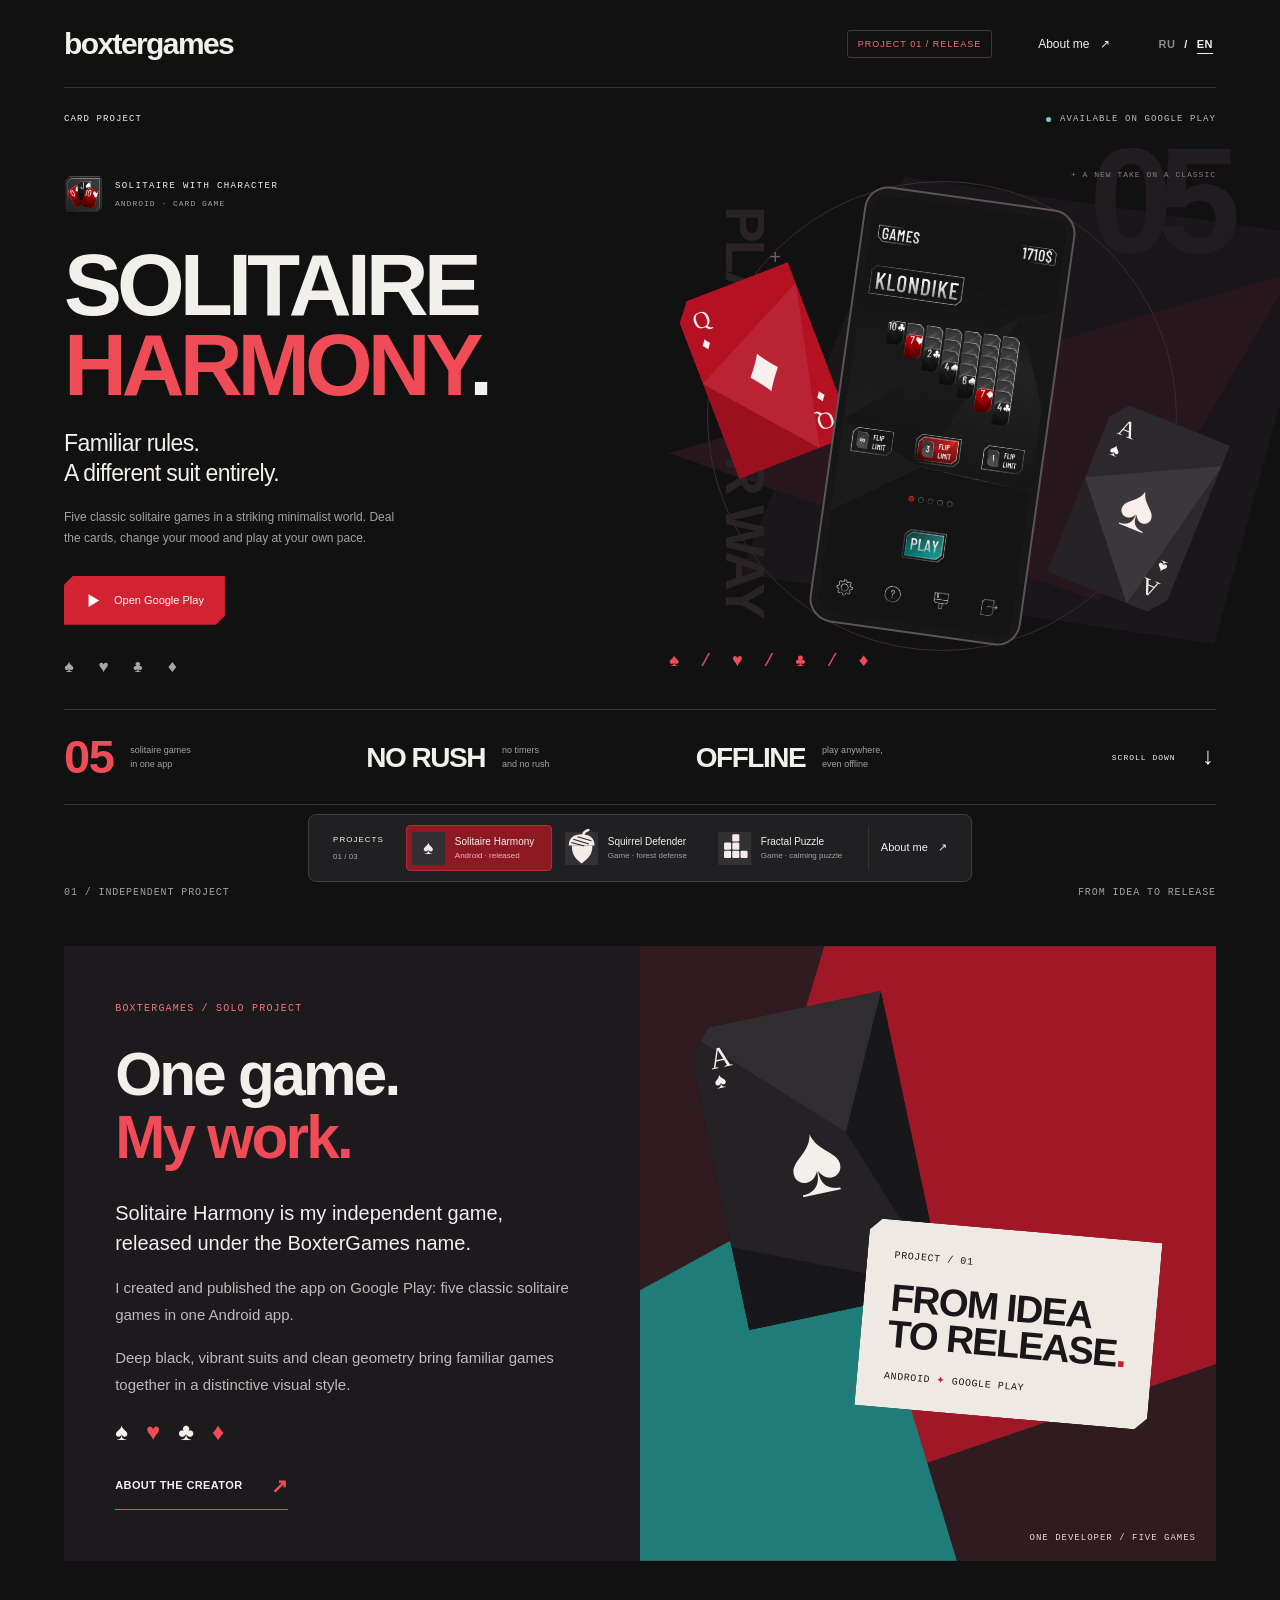
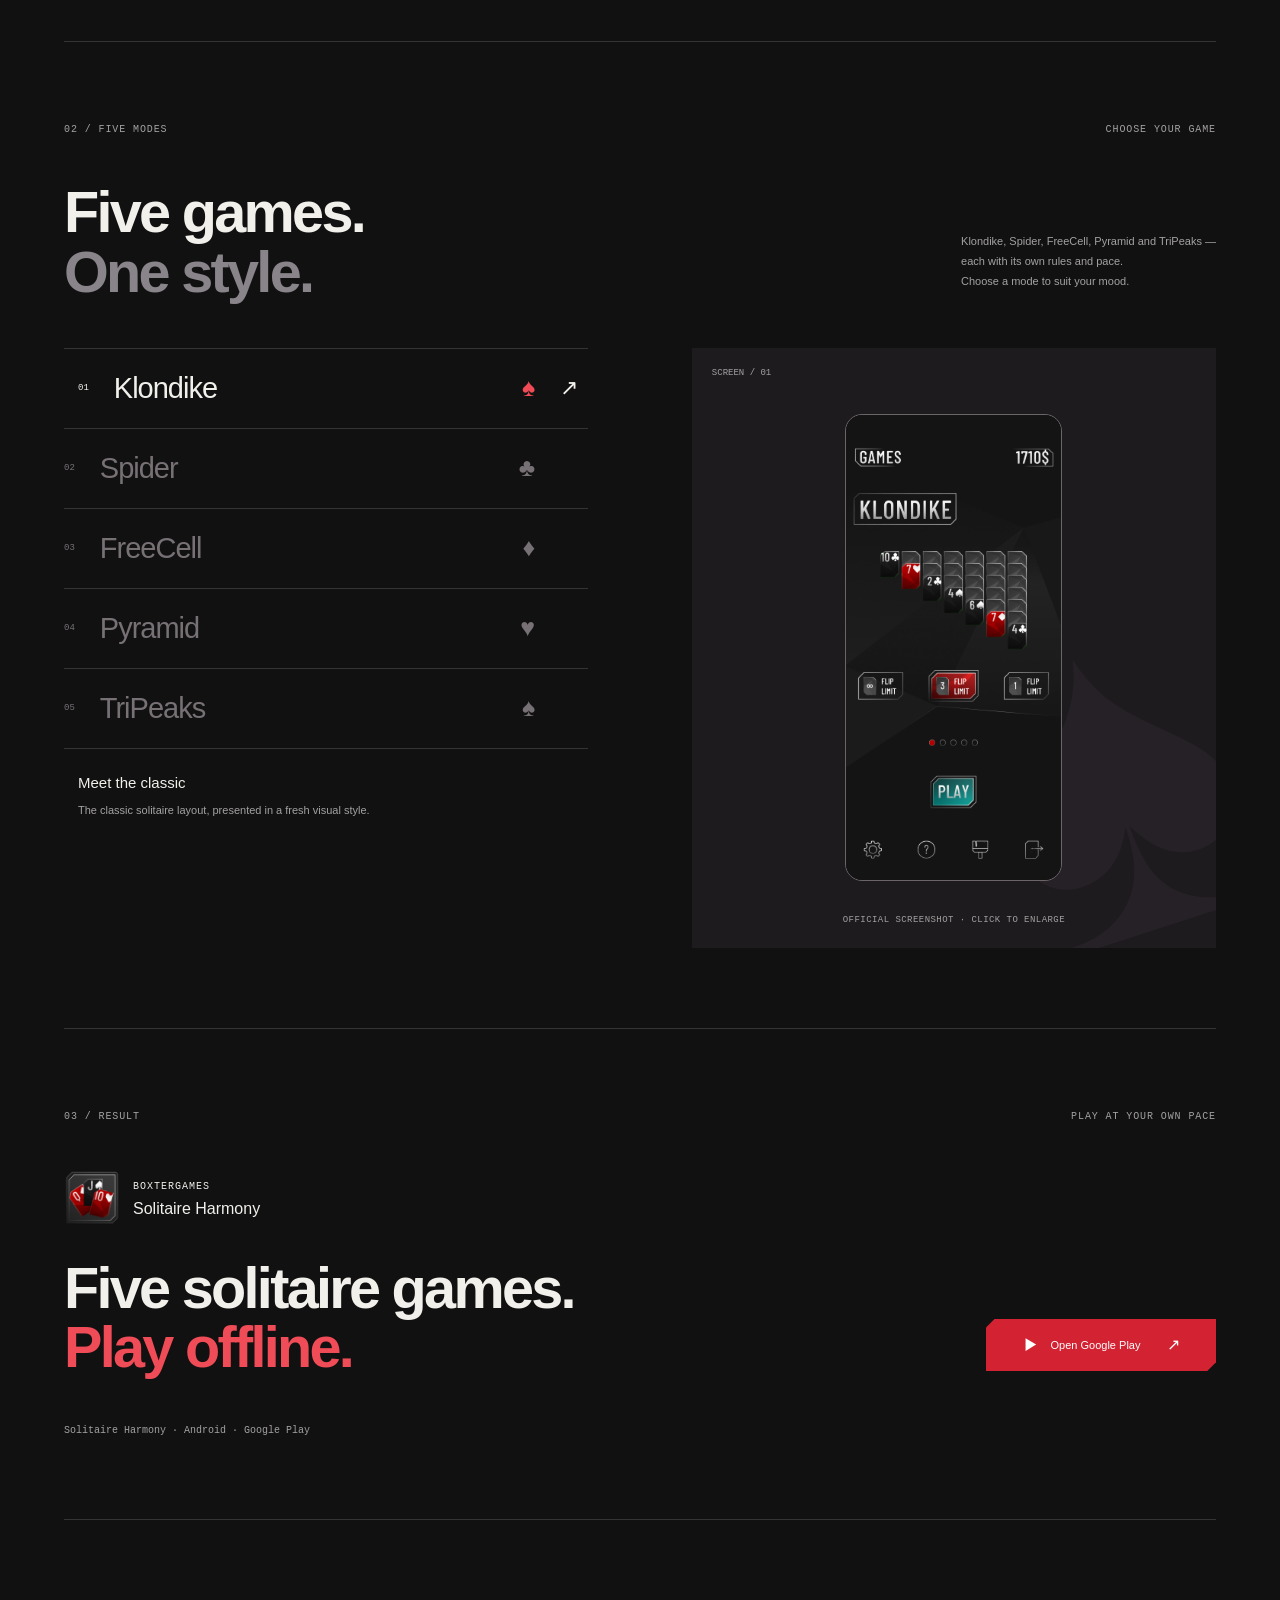
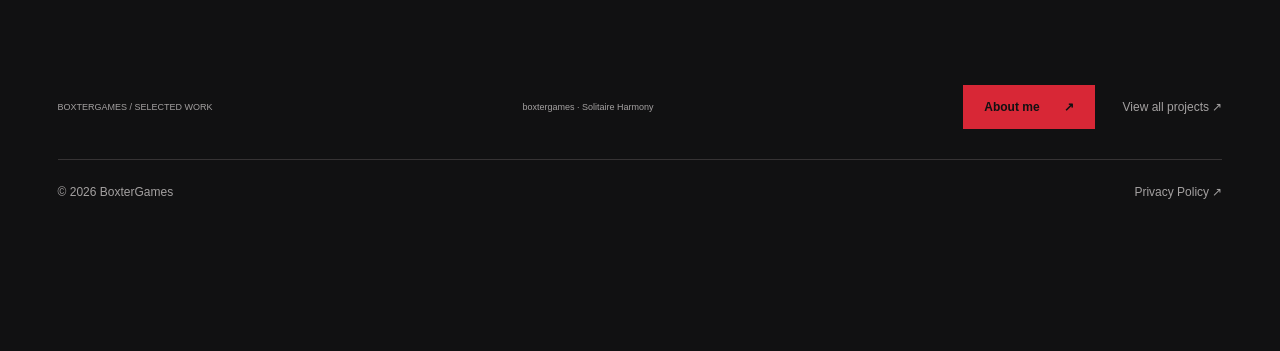
==== commit 23091cad: "Add English portfolio localization" ====
--- a/index.html
+++ b/index.html
@@ -7,6 +7,7 @@
   <meta name="description" content="Интерактивный HTML-блокаут портфолио: один проект — одна история.">
   <title>boxtergames — проекты студии</title>
   <link rel="stylesheet" href="styles.css">
+  <script src="language.js"></script>
   <link rel="stylesheet" href="projects/solitaire-harmony/style.css">
   <link rel="stylesheet" href="projects/squirreldefender/style.css">
   <link rel="stylesheet" href="projects/fractal-puzzle/style.css">
@@ -21,6 +22,7 @@
     <a class="wordmark brand-name" href="#project/solitaire-harmony" aria-label="boxtergames — первый проект">boxtergames</a>
     <span class="prototype-label">HTML / БЛОКАУТ 01</span>
     <nav class="site-nav" aria-label="Основная навигация"><a href="about.html">Обо мне <span aria-hidden="true">↗</span></a></nav>
+    <nav class="language-switch" aria-label="Язык"><a href="index.html" data-language="ru" lang="ru" aria-current="true">RU</a><span aria-hidden="true">/</span><a href="index.en.html" data-language="en" lang="en">EN</a></nav>
   </header>
 
   <main id="main" tabindex="-1">
--- a/styles.css
+++ b/styles.css
@@ -22,3 +22,9 @@
 
 /* Legal links stay in the document footer, outside the fixed project dock. */
 #main > footer{padding-bottom:30px}.legal-footer{border-top:1px solid var(--line);padding:24px 0 150px;font:12px/1.4 Arial,Helvetica,sans-serif}.legal-footer a:hover{text-decoration:underline;text-underline-offset:5px}
+.language-switch{display:inline-flex;align-items:center;gap:6px;white-space:nowrap;font-size:11px;font-weight:700;letter-spacing:.04em}
+.language-switch a{padding:7px 3px;opacity:.55}
+.language-switch a[aria-current="true"]{opacity:1;text-decoration:underline;text-underline-offset:5px}
+.language-switch a:hover{opacity:1}
+.about-page .language-switch{margin-left:auto}
+@media(max-width:700px){.header{gap:14px}.language-switch{font-size:10px}.about-page .about-header-role{display:none}}
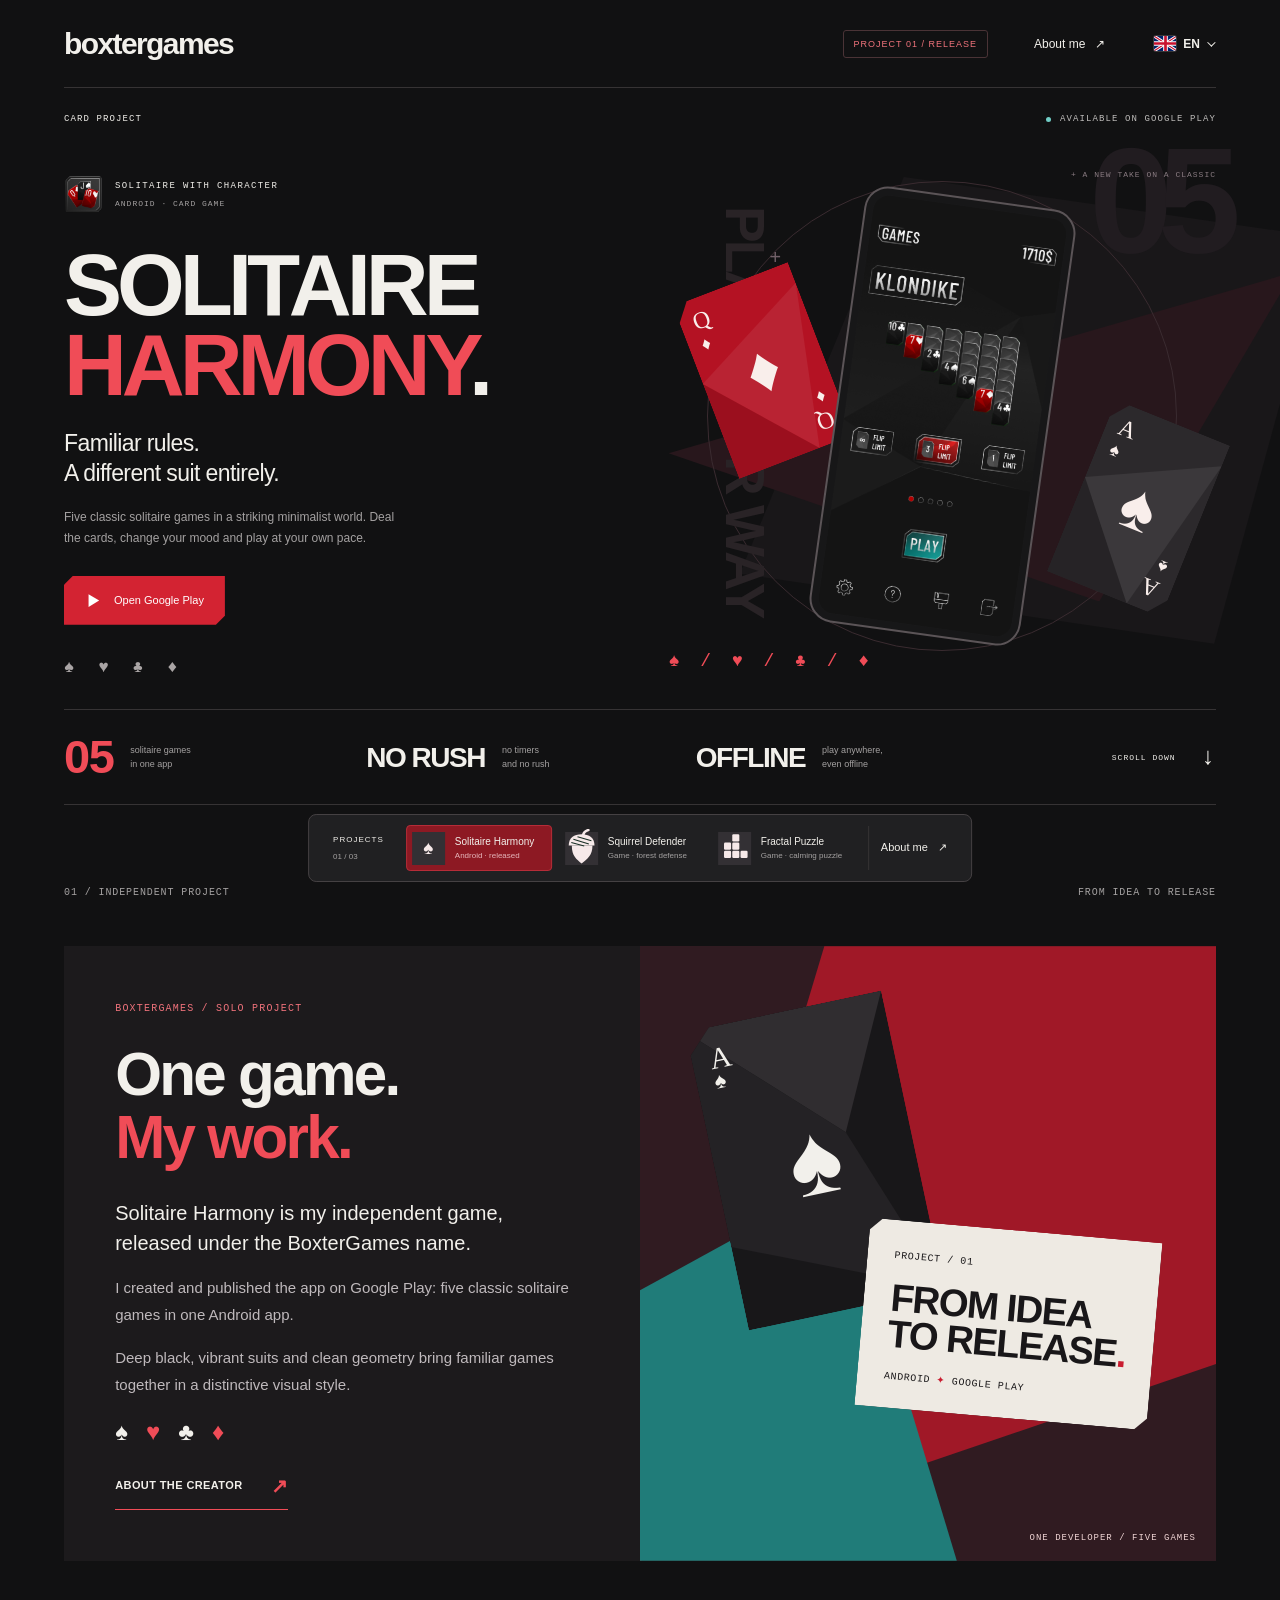
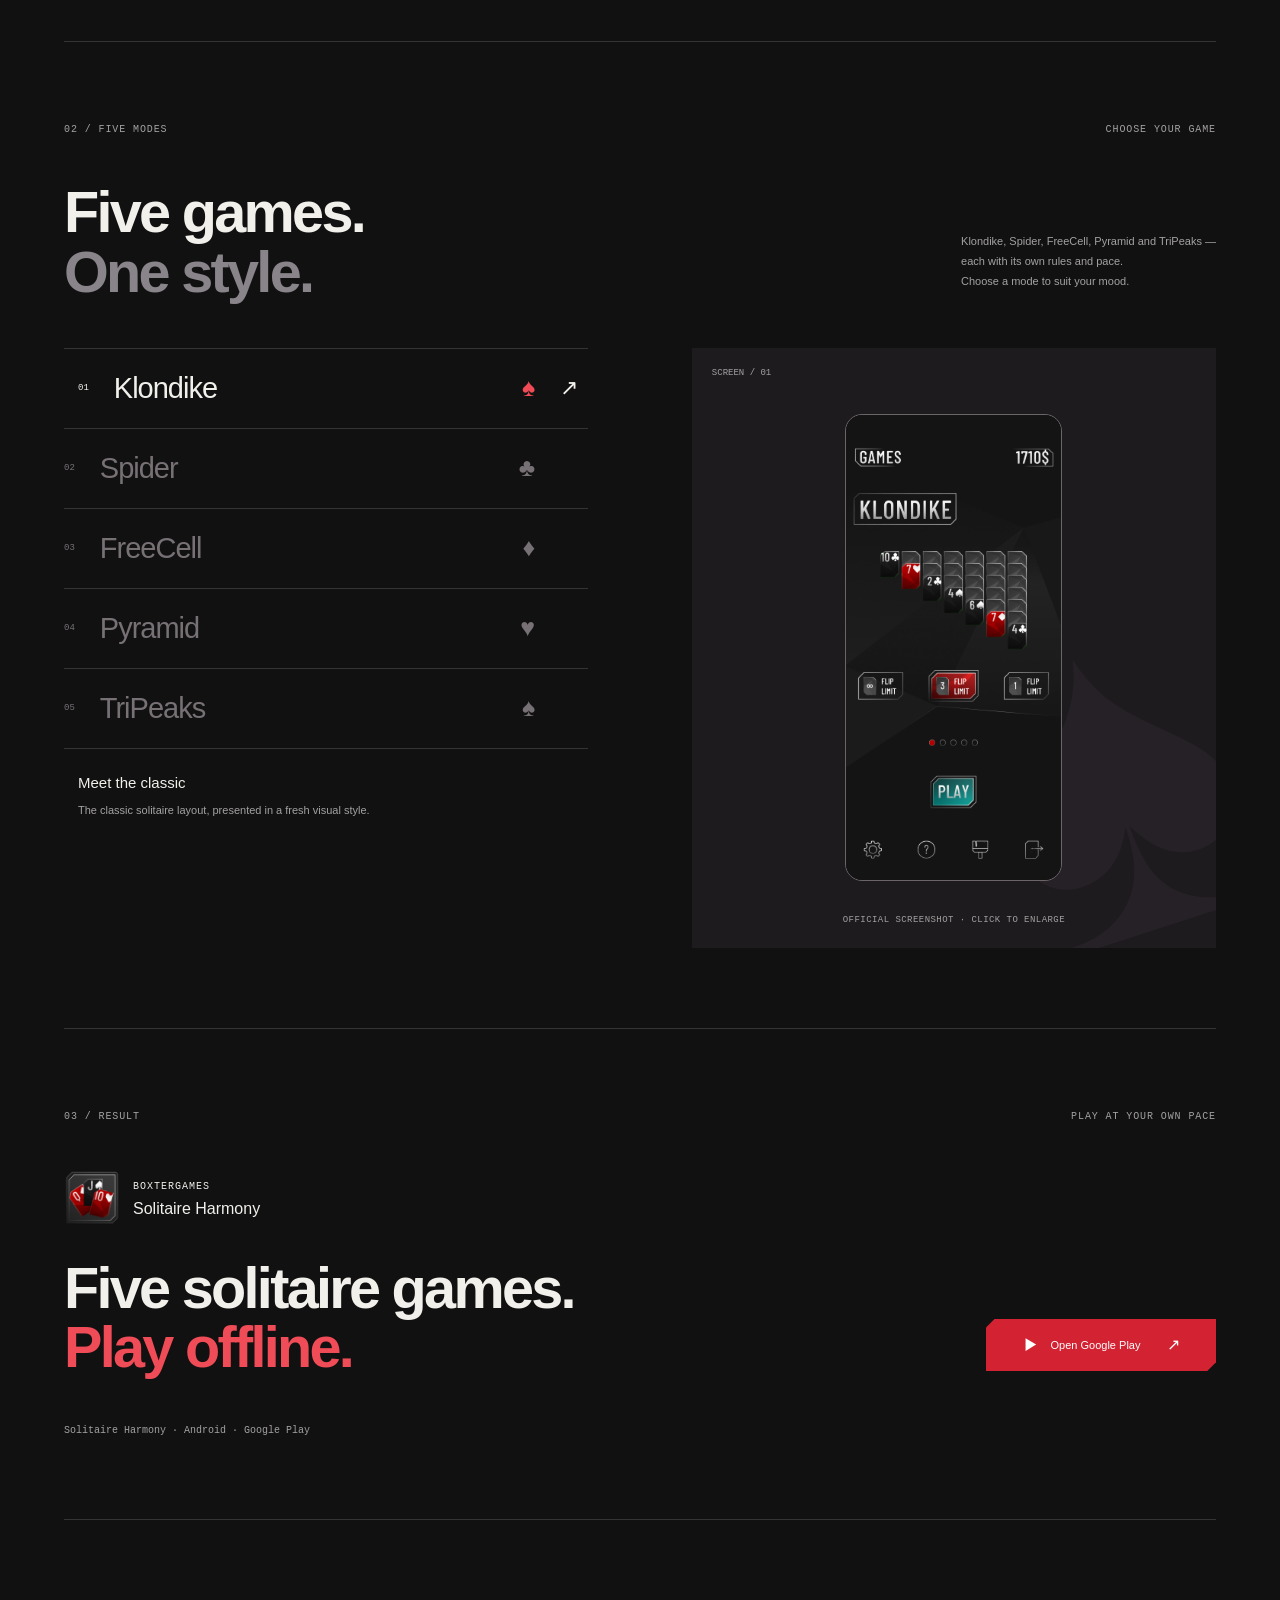
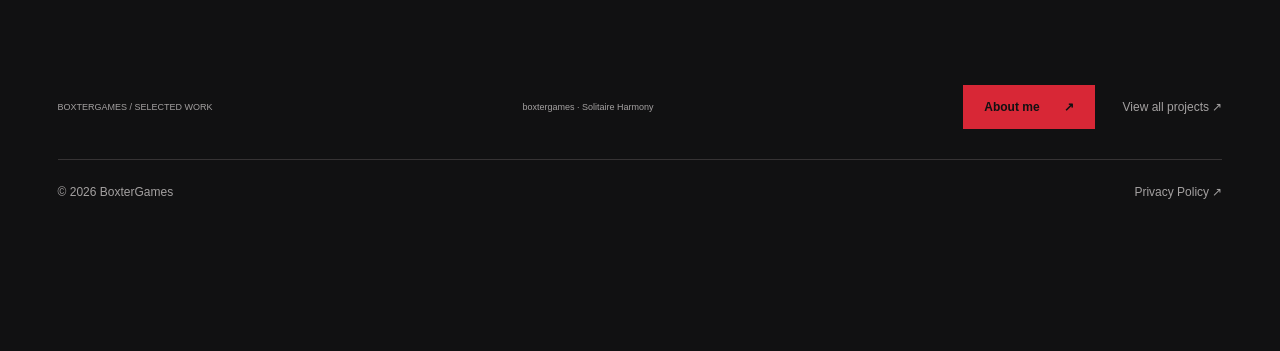
==== commit 5c356754: "Add flag language dropdown" ====
--- a/index.html
+++ b/index.html
@@ -22,7 +22,7 @@
     <a class="wordmark brand-name" href="#project/solitaire-harmony" aria-label="boxtergames — первый проект">boxtergames</a>
     <span class="prototype-label">HTML / БЛОКАУТ 01</span>
     <nav class="site-nav" aria-label="Основная навигация"><a href="about.html">Обо мне <span aria-hidden="true">↗</span></a></nav>
-    <nav class="language-switch" aria-label="Язык"><a href="index.html" data-language="ru" lang="ru" aria-current="true">RU</a><span aria-hidden="true">/</span><a href="index.en.html" data-language="en" lang="en">EN</a></nav>
+    <details class="language-switch"><summary aria-label="Язык: Русский"><img src="assets/flag-ru.svg" alt=""><span>RU</span><span class="language-arrow" aria-hidden="true"></span></summary><nav class="language-options" aria-label="Язык"><a href="index.html" data-language="ru" lang="ru" aria-current="true"><img src="assets/flag-ru.svg" alt="">Русский</a><a href="index.en.html" data-language="en" lang="en"><img src="assets/flag-en.svg" alt="">English</a></nav></details>
   </header>
 
   <main id="main" tabindex="-1">
--- a/styles.css
+++ b/styles.css
@@ -22,9 +22,16 @@
 
 /* Legal links stay in the document footer, outside the fixed project dock. */
 #main > footer{padding-bottom:30px}.legal-footer{border-top:1px solid var(--line);padding:24px 0 150px;font:12px/1.4 Arial,Helvetica,sans-serif}.legal-footer a:hover{text-decoration:underline;text-underline-offset:5px}
-.language-switch{display:inline-flex;align-items:center;gap:6px;white-space:nowrap;font-size:11px;font-weight:700;letter-spacing:.04em}
-.language-switch a{padding:7px 3px;opacity:.55}
-.language-switch a[aria-current="true"]{opacity:1;text-decoration:underline;text-underline-offset:5px}
-.language-switch a:hover{opacity:1}
+.language-switch{position:relative;z-index:20;flex:none;font-size:12px;font-weight:700}
+.language-switch summary{display:flex;align-items:center;gap:7px;cursor:pointer;list-style:none;padding:8px 3px;white-space:nowrap}
+.language-switch summary::-webkit-details-marker{display:none}
+.language-switch summary:focus-visible{outline:2px solid currentColor;outline-offset:4px}
+.language-switch img{display:block;width:22px;height:15px;object-fit:cover;border-radius:2px;box-shadow:0 0 0 1px #8885}
+.language-arrow{width:6px;height:6px;border-right:1.5px solid currentColor;border-bottom:1.5px solid currentColor;transform:rotate(45deg) translateY(-2px)}
+.language-switch[open] .language-arrow{transform:rotate(225deg) translate(-1px,-1px)}
+.language-options{position:absolute;right:0;top:calc(100% + 5px);min-width:144px;padding:5px;background:#f7f7f1;color:#191b17;border:1px solid #c6c9bd;border-radius:5px;box-shadow:0 8px 24px #0003}
+.language-options a{display:flex;align-items:center;gap:10px;padding:10px;border-radius:3px;white-space:nowrap}
+.language-options a:hover,.language-options a:focus-visible{background:#e7e9df}
+.language-options a[aria-current="true"]::after{content:"✓";margin-left:auto}
 .about-page .language-switch{margin-left:auto}
 @media(max-width:700px){.header{gap:14px}.language-switch{font-size:10px}.about-page .about-header-role{display:none}}
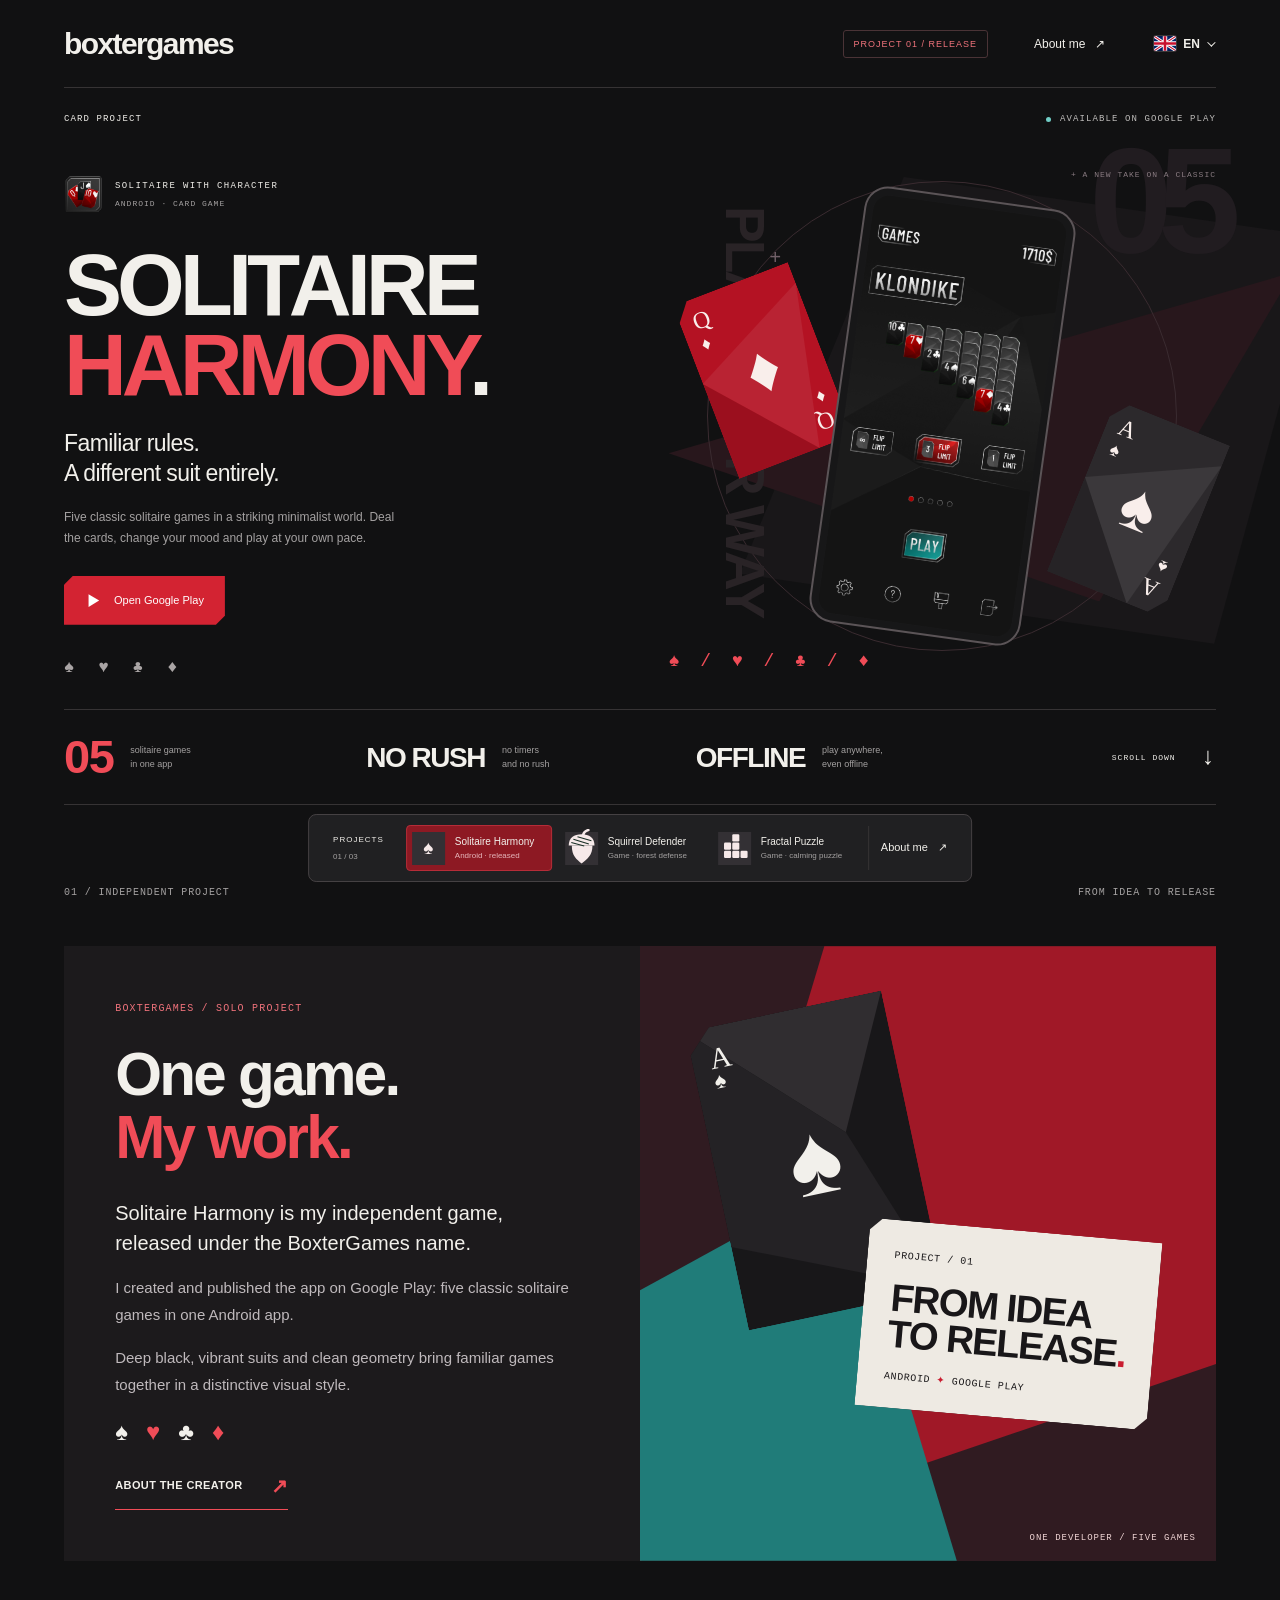
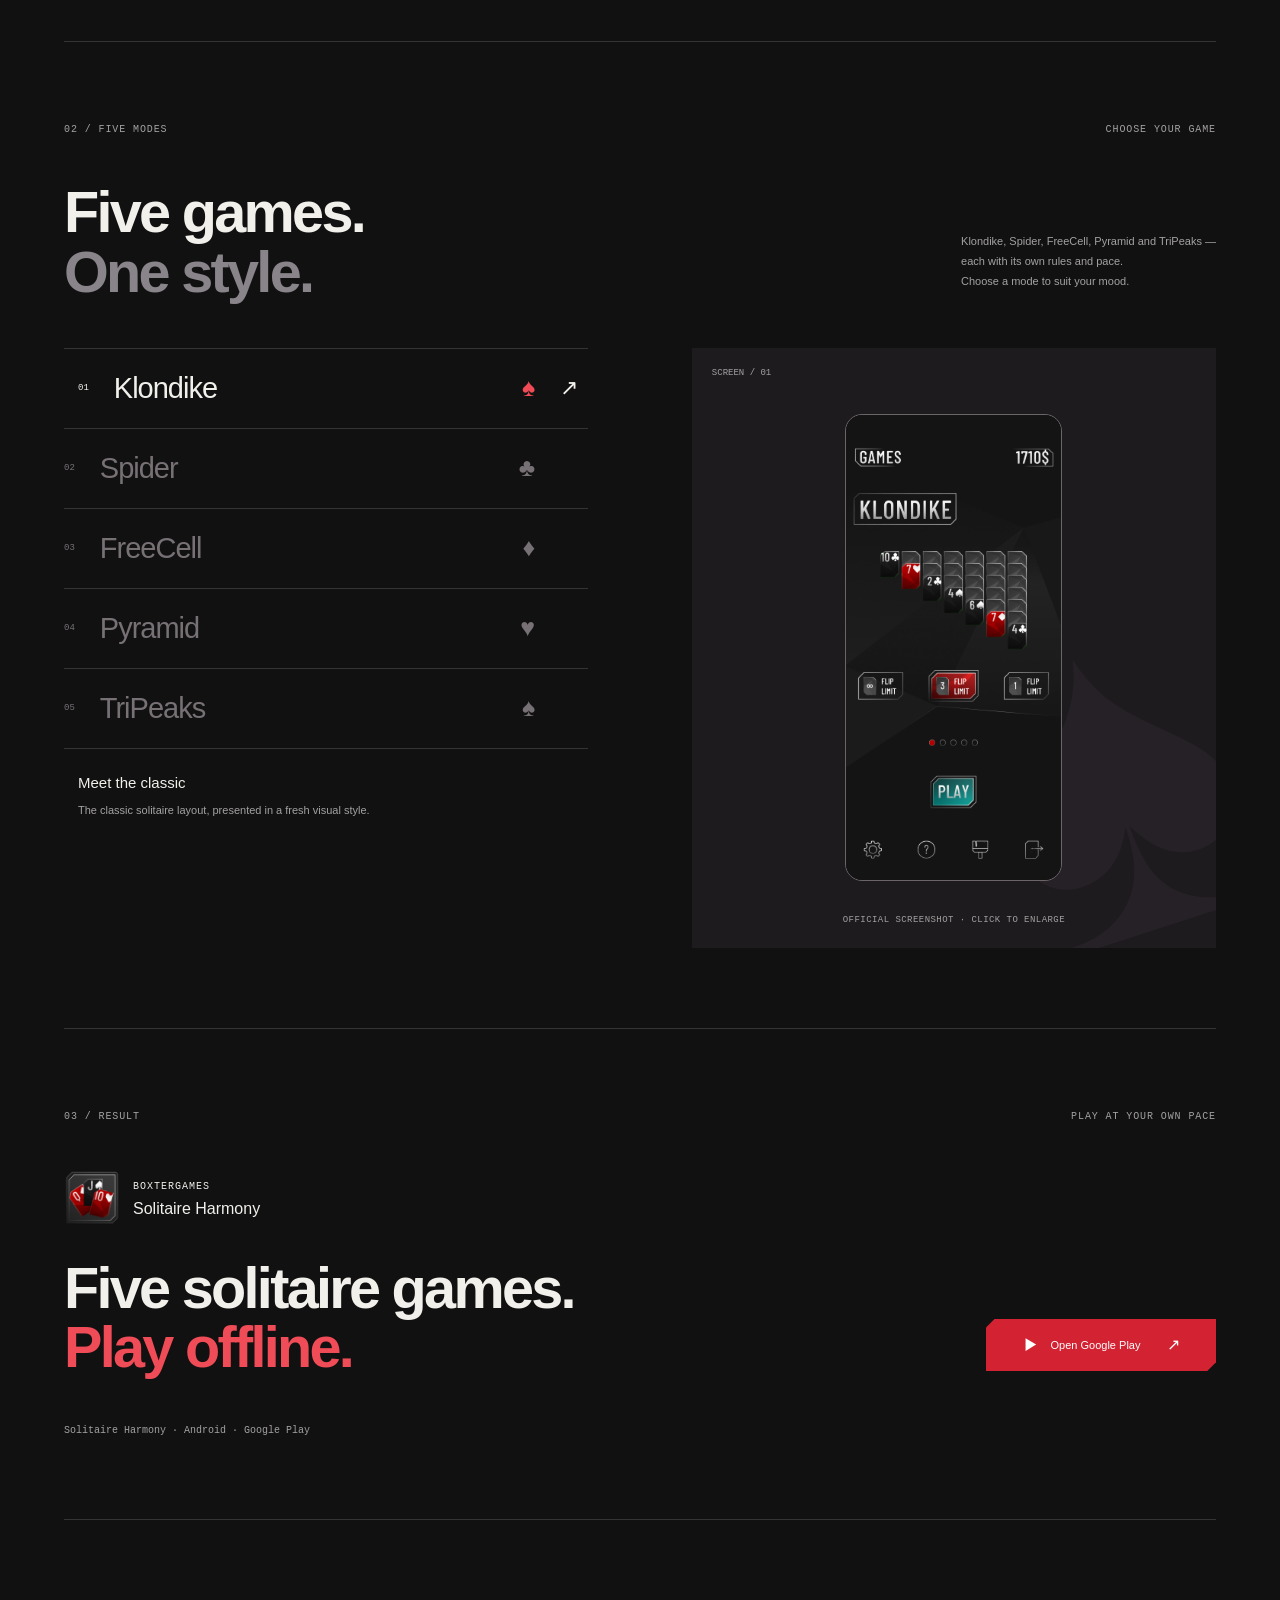
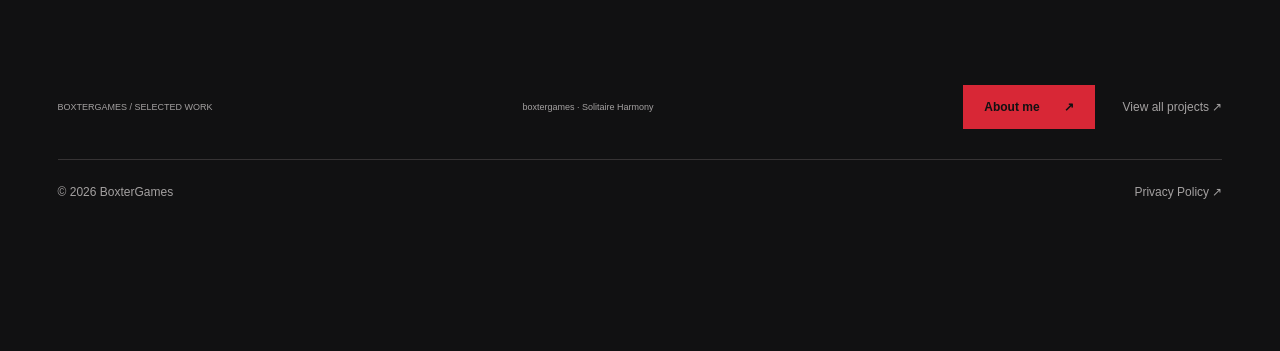
==== commit f8f0eaf5: "Make language flags consistent" ====
--- a/index.html
+++ b/index.html
@@ -22,7 +22,7 @@
     <a class="wordmark brand-name" href="#project/solitaire-harmony" aria-label="boxtergames — первый проект">boxtergames</a>
     <span class="prototype-label">HTML / БЛОКАУТ 01</span>
     <nav class="site-nav" aria-label="Основная навигация"><a href="about.html">Обо мне <span aria-hidden="true">↗</span></a></nav>
-    <details class="language-switch"><summary aria-label="Язык: Русский"><img src="assets/flag-ru.svg" alt=""><span>RU</span><span class="language-arrow" aria-hidden="true"></span></summary><nav class="language-options" aria-label="Язык"><a href="index.html" data-language="ru" lang="ru" aria-current="true"><img src="assets/flag-ru.svg" alt="">Русский</a><a href="index.en.html" data-language="en" lang="en"><img src="assets/flag-en.svg" alt="">English</a></nav></details>
+    <details class="language-switch"><summary aria-label="Язык: Русский"><svg class="language-flag" aria-hidden="true" focusable="false" xmlns="http://www.w3.org/2000/svg" viewBox="0 0 30 20"><path fill="#fff" d="M0 0h30v20H0z"/><path fill="#0039a6" d="M0 6.67h30v6.66H0z"/><path fill="#d52b1e" d="M0 13.33h30V20H0z"/></svg><span>RU</span><span class="language-arrow" aria-hidden="true"></span></summary><nav class="language-options" aria-label="Язык"><a href="index.html" data-language="ru" lang="ru" aria-current="true"><svg class="language-flag" aria-hidden="true" focusable="false" xmlns="http://www.w3.org/2000/svg" viewBox="0 0 30 20"><path fill="#fff" d="M0 0h30v20H0z"/><path fill="#0039a6" d="M0 6.67h30v6.66H0z"/><path fill="#d52b1e" d="M0 13.33h30V20H0z"/></svg>Русский</a><a href="index.en.html" data-language="en" lang="en"><svg class="language-flag" aria-hidden="true" focusable="false" xmlns="http://www.w3.org/2000/svg" viewBox="0 0 60 40"><path fill="#012169" d="M0 0h60v40H0z"/><path stroke="#fff" stroke-width="8" d="m0 0 60 40M60 0 0 40"/><path stroke="#c8102e" stroke-width="3" d="m0 0 60 40M60 0 0 40"/><path stroke="#fff" stroke-width="12" d="M30 0v40M0 20h60"/><path stroke="#c8102e" stroke-width="7" d="M30 0v40M0 20h60"/></svg>English</a></nav></details>
   </header>
 
   <main id="main" tabindex="-1">
--- a/styles.css
+++ b/styles.css
@@ -26,7 +26,7 @@
 .language-switch summary{display:flex;align-items:center;gap:7px;cursor:pointer;list-style:none;padding:8px 3px;white-space:nowrap}
 .language-switch summary::-webkit-details-marker{display:none}
 .language-switch summary:focus-visible{outline:2px solid currentColor;outline-offset:4px}
-.language-switch img{display:block;width:22px;height:15px;object-fit:cover;border-radius:2px;box-shadow:0 0 0 1px #8885}
+.language-switch .language-flag{display:block;flex:none;width:22px;height:15px;border-radius:2px;box-shadow:0 0 0 1px #8885}
 .language-arrow{width:6px;height:6px;border-right:1.5px solid currentColor;border-bottom:1.5px solid currentColor;transform:rotate(45deg) translateY(-2px)}
 .language-switch[open] .language-arrow{transform:rotate(225deg) translate(-1px,-1px)}
 .language-options{position:absolute;right:0;top:calc(100% + 5px);min-width:144px;padding:5px;background:#f7f7f1;color:#191b17;border:1px solid #c6c9bd;border-radius:5px;box-shadow:0 8px 24px #0003}
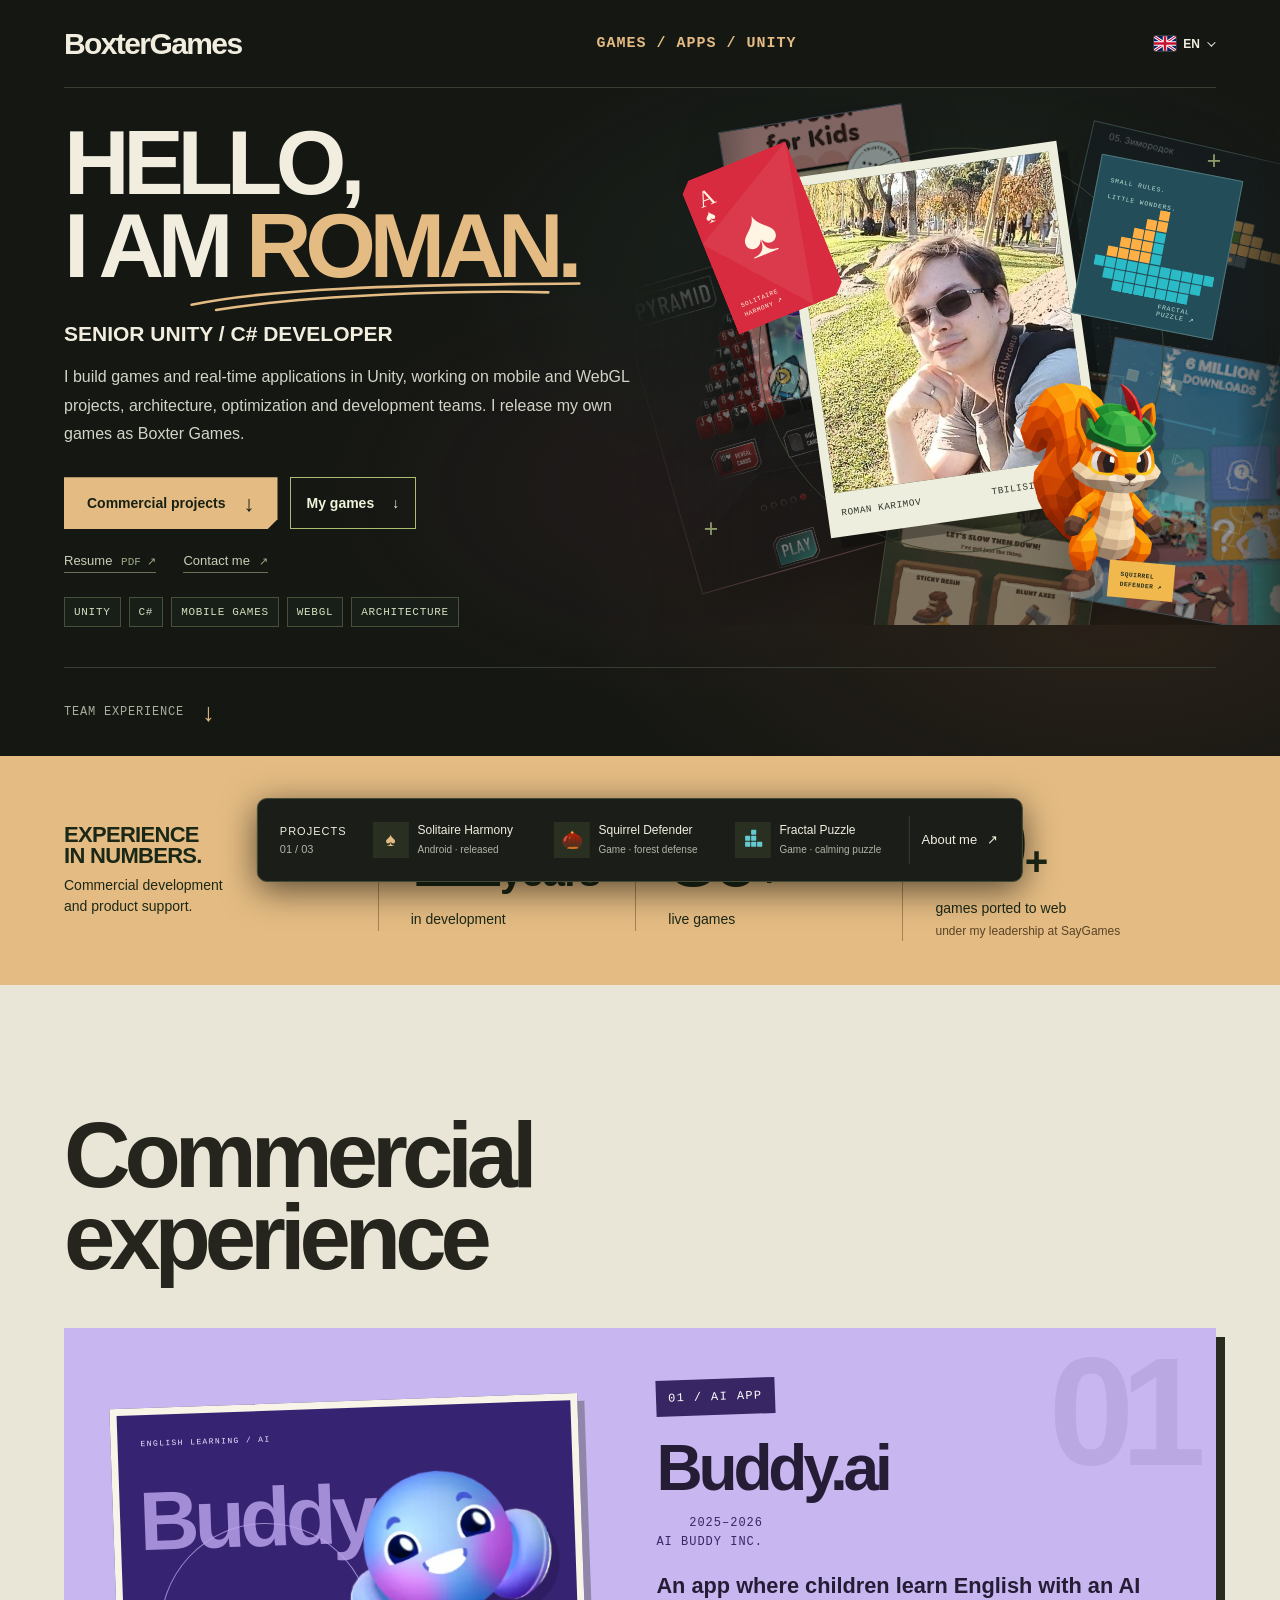
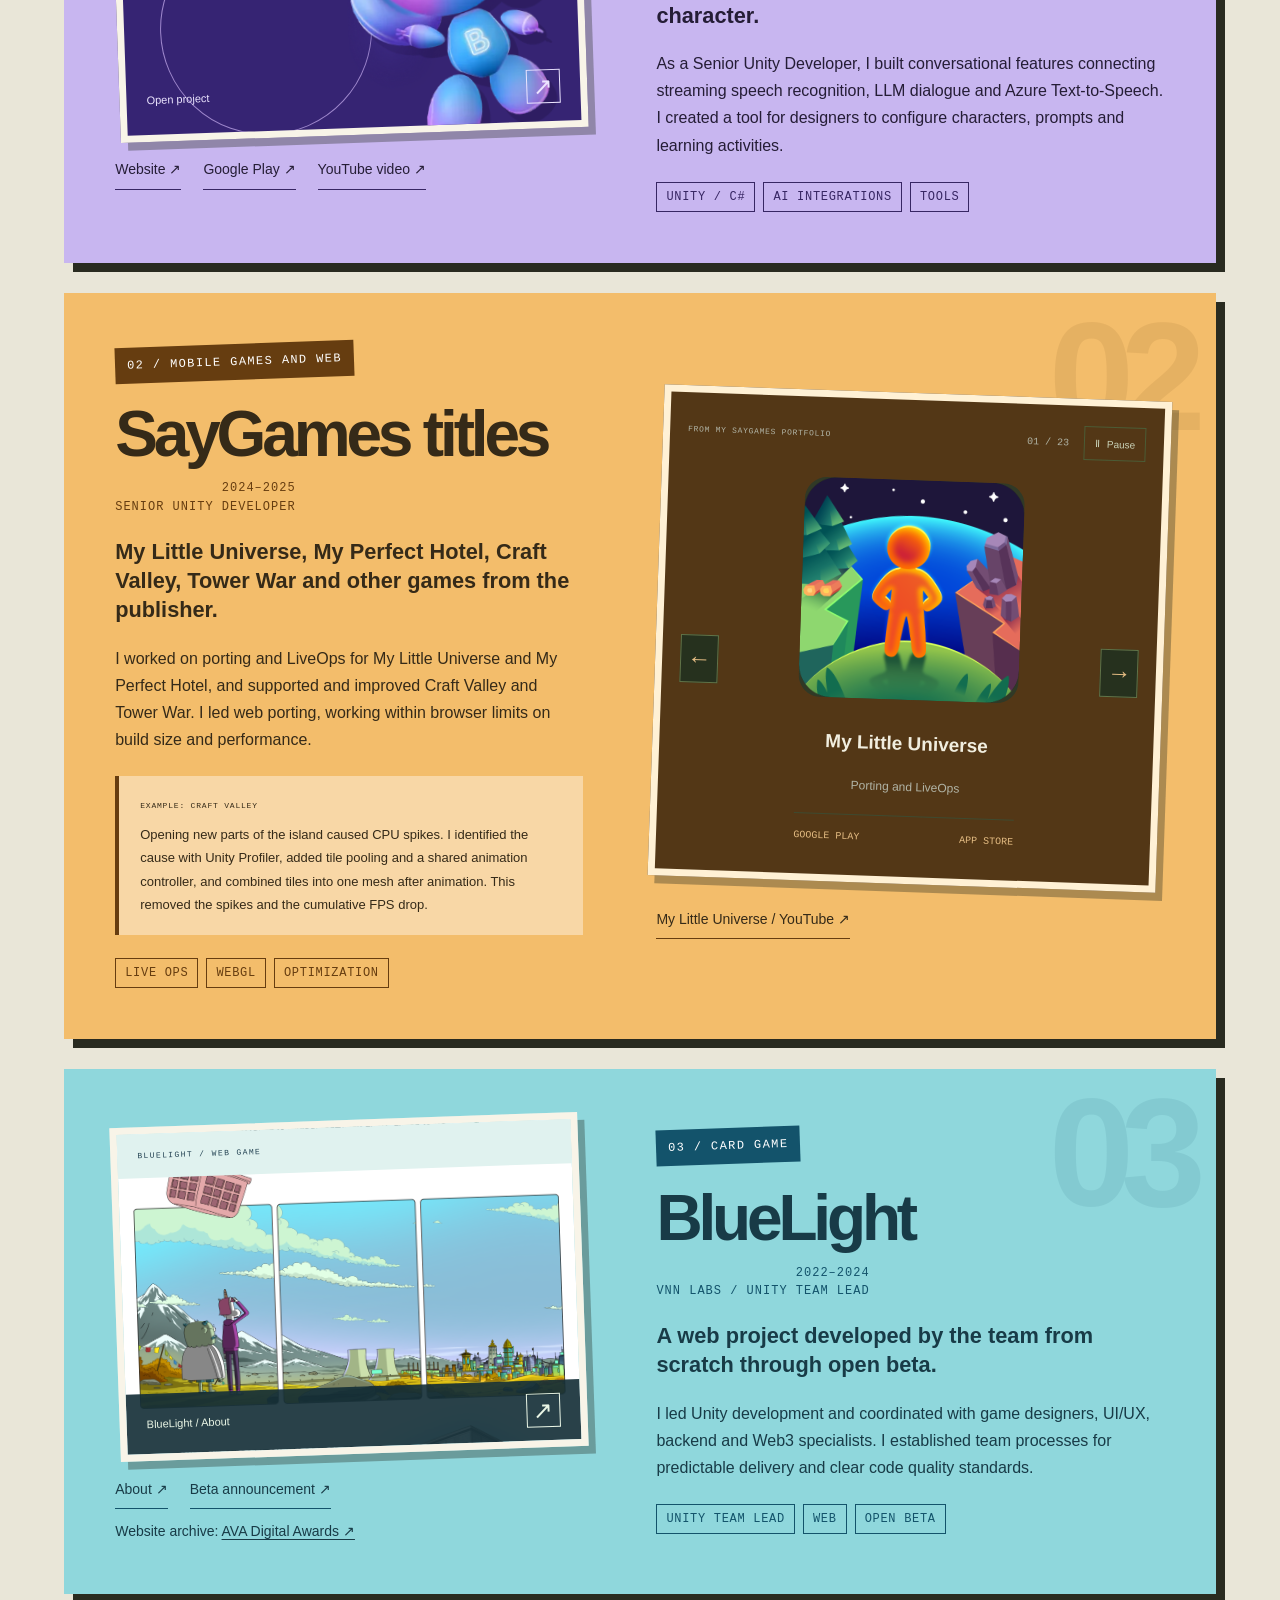
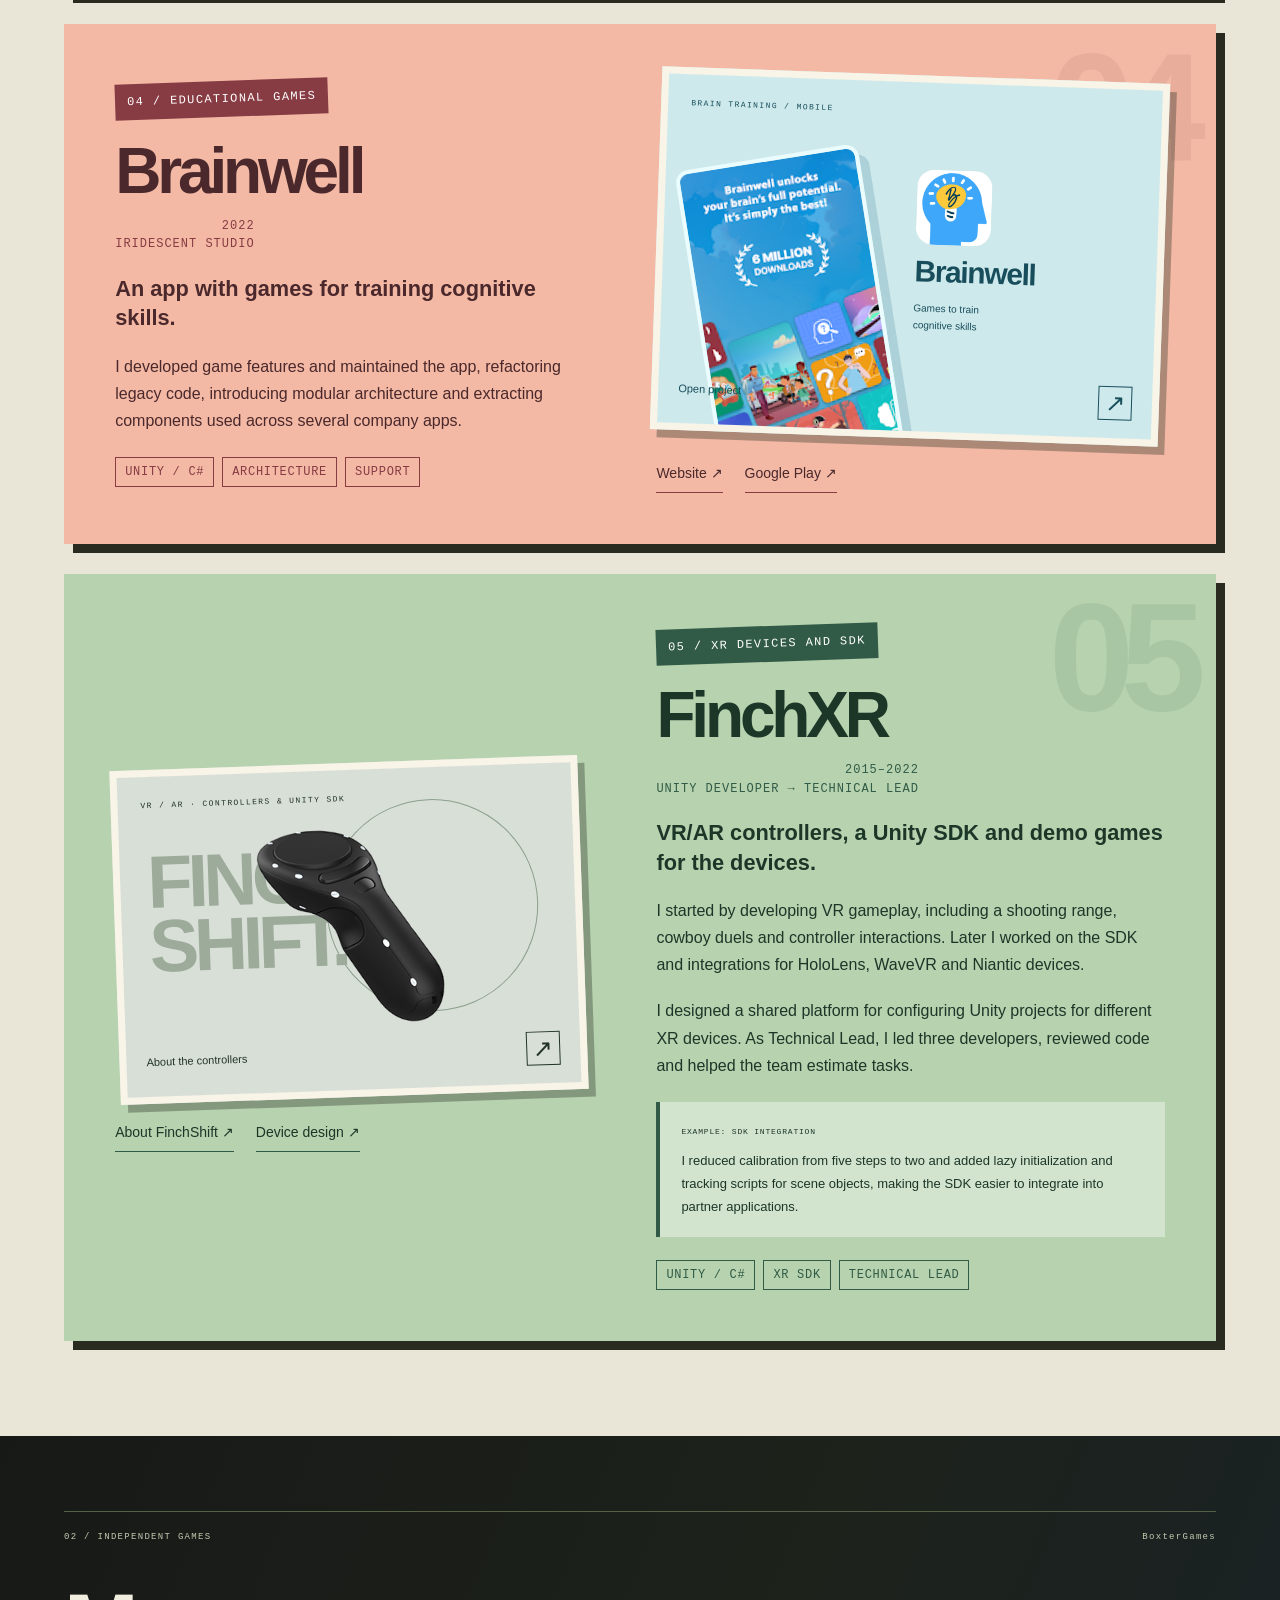
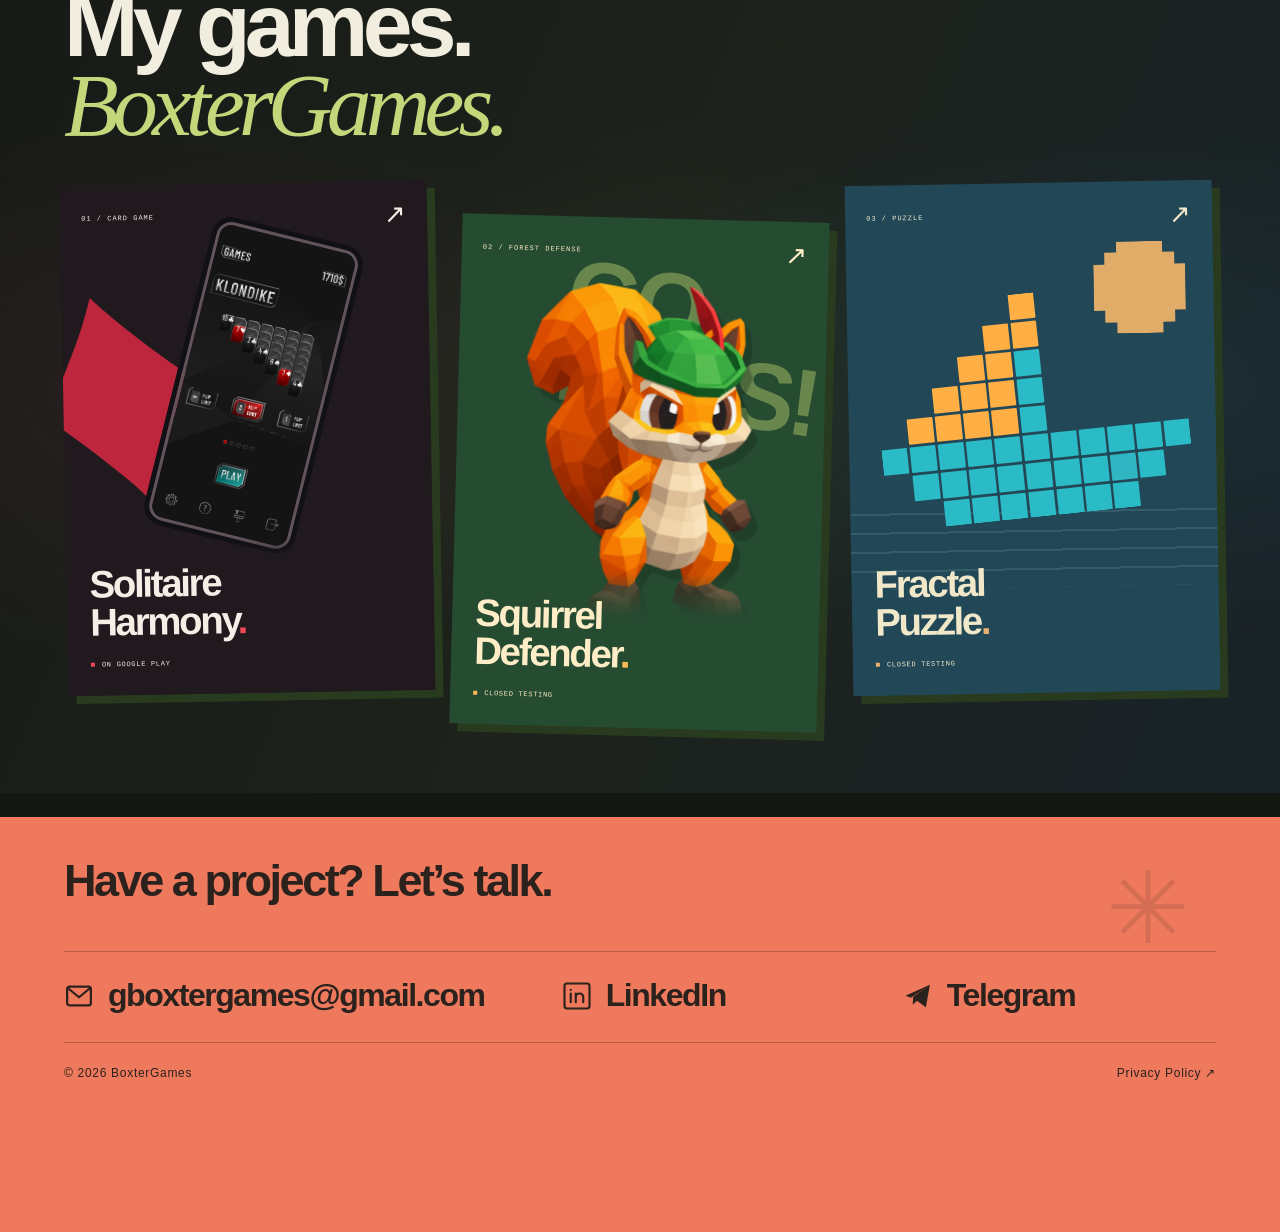
==== commit 7eef19f1: "Redirect homepage to localized about page" ====
--- a/index.html
+++ b/index.html
@@ -1,101 +1,24 @@
 <!doctype html>
-<html lang="ru">
+<html lang="en">
 <head>
   <meta charset="utf-8">
   <meta name="viewport" content="width=device-width, initial-scale=1">
-  <meta name="theme-color" content="#eeeee7">
-  <meta name="description" content="Интерактивный HTML-блокаут портфолио: один проект — одна история.">
-  <title>boxtergames — проекты студии</title>
-  <link rel="stylesheet" href="styles.css">
-  <script src="language.js"></script>
-  <link rel="stylesheet" href="projects/solitaire-harmony/style.css">
-  <link rel="stylesheet" href="projects/squirreldefender/style.css">
-  <link rel="stylesheet" href="projects/fractal-puzzle/style.css">
-  <script src="projects/solitaire-harmony/project.js" defer></script>
-  <script src="projects/squirreldefender/project.js" defer></script>
-  <script src="projects/fractal-puzzle/project.js" defer></script>
-  <script src="app.js" defer></script>
+  <meta name="robots" content="noindex">
+  <title>BoxterGames — redirecting</title>
+  <script>
+    (() => {
+      let preference = null;
+      try { preference = localStorage.getItem('portfolio-language'); } catch (_) {}
+
+      const language = preference === 'ru' || preference === 'en'
+        ? preference
+        : (/^ru(?:-|$)/i.test(navigator.language || '') ? 'ru' : 'en');
+      const target = language === 'en' ? 'about.en.html' : 'about.html';
+      location.replace(target + location.search + location.hash);
+    })();
+  </script>
 </head>
 <body>
-  <a class="skip-link" href="#main">К проекту</a>
-  <header class="header">
-    <a class="wordmark brand-name" href="#project/solitaire-harmony" aria-label="boxtergames — первый проект">boxtergames</a>
-    <span class="prototype-label">HTML / БЛОКАУТ 01</span>
-    <nav class="site-nav" aria-label="Основная навигация"><a href="about.html">Обо мне <span aria-hidden="true">↗</span></a></nav>
-    <details class="language-switch"><summary aria-label="Язык: Русский"><svg class="language-flag" aria-hidden="true" focusable="false" xmlns="http://www.w3.org/2000/svg" viewBox="0 0 30 20"><path fill="#fff" d="M0 0h30v20H0z"/><path fill="#0039a6" d="M0 6.67h30v6.66H0z"/><path fill="#d52b1e" d="M0 13.33h30V20H0z"/></svg><span>RU</span><span class="language-arrow" aria-hidden="true"></span></summary><nav class="language-options" aria-label="Язык"><a href="index.html" data-language="ru" lang="ru" aria-current="true"><svg class="language-flag" aria-hidden="true" focusable="false" xmlns="http://www.w3.org/2000/svg" viewBox="0 0 30 20"><path fill="#fff" d="M0 0h30v20H0z"/><path fill="#0039a6" d="M0 6.67h30v6.66H0z"/><path fill="#d52b1e" d="M0 13.33h30V20H0z"/></svg>Русский</a><a href="index.en.html" data-language="en" lang="en"><svg class="language-flag" aria-hidden="true" focusable="false" xmlns="http://www.w3.org/2000/svg" viewBox="0 0 60 40"><path fill="#012169" d="M0 0h60v40H0z"/><path stroke="#fff" stroke-width="8" d="m0 0 60 40M60 0 0 40"/><path stroke="#c8102e" stroke-width="3" d="m0 0 60 40M60 0 0 40"/><path stroke="#fff" stroke-width="12" d="M30 0v40M0 20h60"/><path stroke="#c8102e" stroke-width="7" d="M30 0v40M0 20h60"/></svg>English</a></nav></details>
-  </header>
-
-  <main id="main" tabindex="-1">
-    <div id="custom-project" hidden></div>
-    <div id="generic-project">
-    <section class="hero" aria-labelledby="project-title">
-      <div class="project-meta"><span id="project-category"></span><span>УСЛОВНЫЙ ПРОЕКТ · КОНЦЕПТ</span></div>
-      <div class="hero-layout">
-        <div class="hero-copy">
-          <div class="eyebrow"><span class="project-number" id="project-number">01 / 03</span><span id="project-name"></span></div>
-          <h1 id="project-title"></h1>
-          <p class="project-description" id="project-description"></p>
-          <div class="hero-actions"><a class="primary-button" href="#story" id="story-link">Почему это интересно <span aria-hidden="true">↓</span></a><button class="round-button" id="hero-next" aria-label="Следующий проект">↗</button></div>
-          <p class="demo-disclaimer">Названия и содержание вымышлены.<br>Здесь проверяем структуру и подачу.</p>
-        </div>
-        <figure class="hero-figure" id="swipe-area">
-          <div class="visual-label"><span><i></i> ГЛАВНЫЙ ВИЗУАЛ</span><span id="visual-type"></span></div>
-          <div id="hero-art" class="hero-art"></div>
-          <figcaption><span id="visual-caption"></span><button class="text-button" id="expand-visual">Рассмотреть <span aria-hidden="true">↗</span></button></figcaption>
-          <span class="swipe-hint">← СВАЙП — ДРУГОЙ ПРОЕКТ →</span>
-        </figure>
-      </div>
-      <div class="hero-proof" id="hero-proof"></div>
-      <div class="below-fold"><span>Хороший проект видно сразу. Детали — ниже.</span><a href="#story" aria-label="Читать историю проекта">Прокрутить <span aria-hidden="true">↓</span></a></div>
-    </section>
-
-    <section class="story section" id="story" aria-labelledby="story-title">
-      <div class="section-index"><span>01 / КОНТЕКСТ</span><span>Чтение ~ 1 мин</span></div>
-      <div class="story-layout"><h2 id="story-title"></h2><div class="story-body"><p id="challenge"></p><p id="approach"></p><dl class="project-credits" id="project-credits"></dl></div></div>
-    </section>
-
-    <section class="decisions section" aria-labelledby="decisions-title">
-      <div class="section-index"><span>02 / РЕШЕНИЯ</span><span>Детали, которые делают разницу</span></div>
-      <h2 id="decisions-title">Что делает проект особенным</h2>
-      <div class="decision-list" id="decision-list"></div>
-    </section>
-
-    <section class="result section" aria-labelledby="result-title">
-      <div class="section-index"><span>03 / РЕЗУЛЬТАТ</span><span>Что стоит показать в настоящем кейсе</span></div>
-      <div class="result-layout"><h2 id="result-title"></h2><div><p id="result-description"></p><p class="evidence-note">В реальном портфолио здесь нужны подтверждения: запись демо, ссылка на сборку, отзыв или измеримый результат. Цифры придумывать не нужно.</p></div></div>
-    </section>
-
-    <a class="next-project" id="next-project" href="#project/flow"><div><span class="eyebrow">СЛЕДУЮЩИЙ ПРОЕКТ</span><span class="next-name" id="next-name"></span></div><span class="next-arrow" aria-hidden="true">↗</span></a>
-    </div>
-    <footer><span>BOXTERGAMES / SELECTED WORK</span><span>Прототип структуры · 2026</span><nav class="footer-nav" aria-label="Навигация в футере"><a class="footer-about-button" href="about.html">Обо мне <span aria-hidden="true">↗</span></a><button class="text-button" id="footer-index">Открыть все проекты ↗</button></nav></footer>
-  </main>
-  <footer class="legal-footer"><span>© 2026 BoxterGames</span><a href="privacy.html">Privacy Policy ↗</a></footer>
-
-  <nav class="project-dock" aria-label="Переключение проектов">
-    <div class="dock-heading"><span>ПРОЕКТЫ</span><span id="dock-counter">01 / 03</span></div>
-    <div class="dock-projects" id="dock-projects"></div>
-    <a class="dock-about" href="about.html">Обо мне <span aria-hidden="true">↗</span></a>
-  </nav>
-  <div class="sr-only" role="status" aria-live="polite" id="project-status"></div>
-
-  <dialog id="index-dialog" aria-labelledby="index-title">
-    <div class="dialog-header"><span class="eyebrow">SELECTED WORK / 03</span><button class="close-button" data-close aria-label="Закрыть список проектов">×</button></div>
-    <h2 id="index-title">Найдите свой интерес.</h2><p class="dialog-intro">Три игры boxtergames. У каждой — свой характер.</p><div id="index-list"></div>
-  </dialog>
-  <dialog id="logic-dialog" aria-labelledby="logic-title">
-    <div class="dialog-header"><span class="eyebrow">АНАТОМИЯ КЕЙСА</span><button class="close-button" data-close aria-label="Закрыть схему">×</button></div>
-    <h2 id="logic-title">Сначала заинтересовать.<br>Потом раскрыть детали.</h2>
-    <ol class="logic-list">
-      <li><strong>Первый экран · за 5 секунд</strong><p>Что это, для кого и в чём главная ценность. Один выразительный визуал и три конкретные особенности.</p></li>
-      <li><strong>Контекст · короткий абзац</strong><p>Какая была задача и ограничения. Рядом — вклад команды, платформа и статус.</p></li>
-      <li><strong>Решения · показать и объяснить</strong><p>Две-три важные детали. В каждой: визуальное доказательство и короткое объяснение решения.</p></li>
-      <li><strong>Результат · дать подтверждение</strong><p>Что получилось. Реальные метрики, демо или отзыв, если они есть. Ясный следующий шаг.</p></li>
-      <li><strong>Следующий проект · продолжить просмотр</strong><p>Название следующего кейса, стрелки и постоянная панель проектов. Весь каталог доступен одним нажатием.</p></li>
-    </ol>
-    <div class="logic-note"><strong>Как листать</strong><p>Вниз — читать кейс. Влево/вправо по главному визуалу — сменить проект. Также работают кнопки, клавиши ← → и история браузера. Колесо мыши сохраняет обычную прокрутку.</p></div>
-  </dialog>
-  <dialog id="visual-dialog" aria-labelledby="visual-dialog-title">
-    <div class="dialog-header"><h2 id="visual-dialog-title">Визуальный концепт</h2><button class="close-button" data-close aria-label="Закрыть визуал">×</button></div><div id="expanded-art"></div><p class="dialog-intro">Схематичный визуал. В готовом кейсе здесь — реальный скриншот, запись продукта или игровая сцена.</p>
-  </dialog>
+  <p>Redirecting to BoxterGames… <a href="about.html">Continue to the website</a>.</p>
 </body>
 </html>
